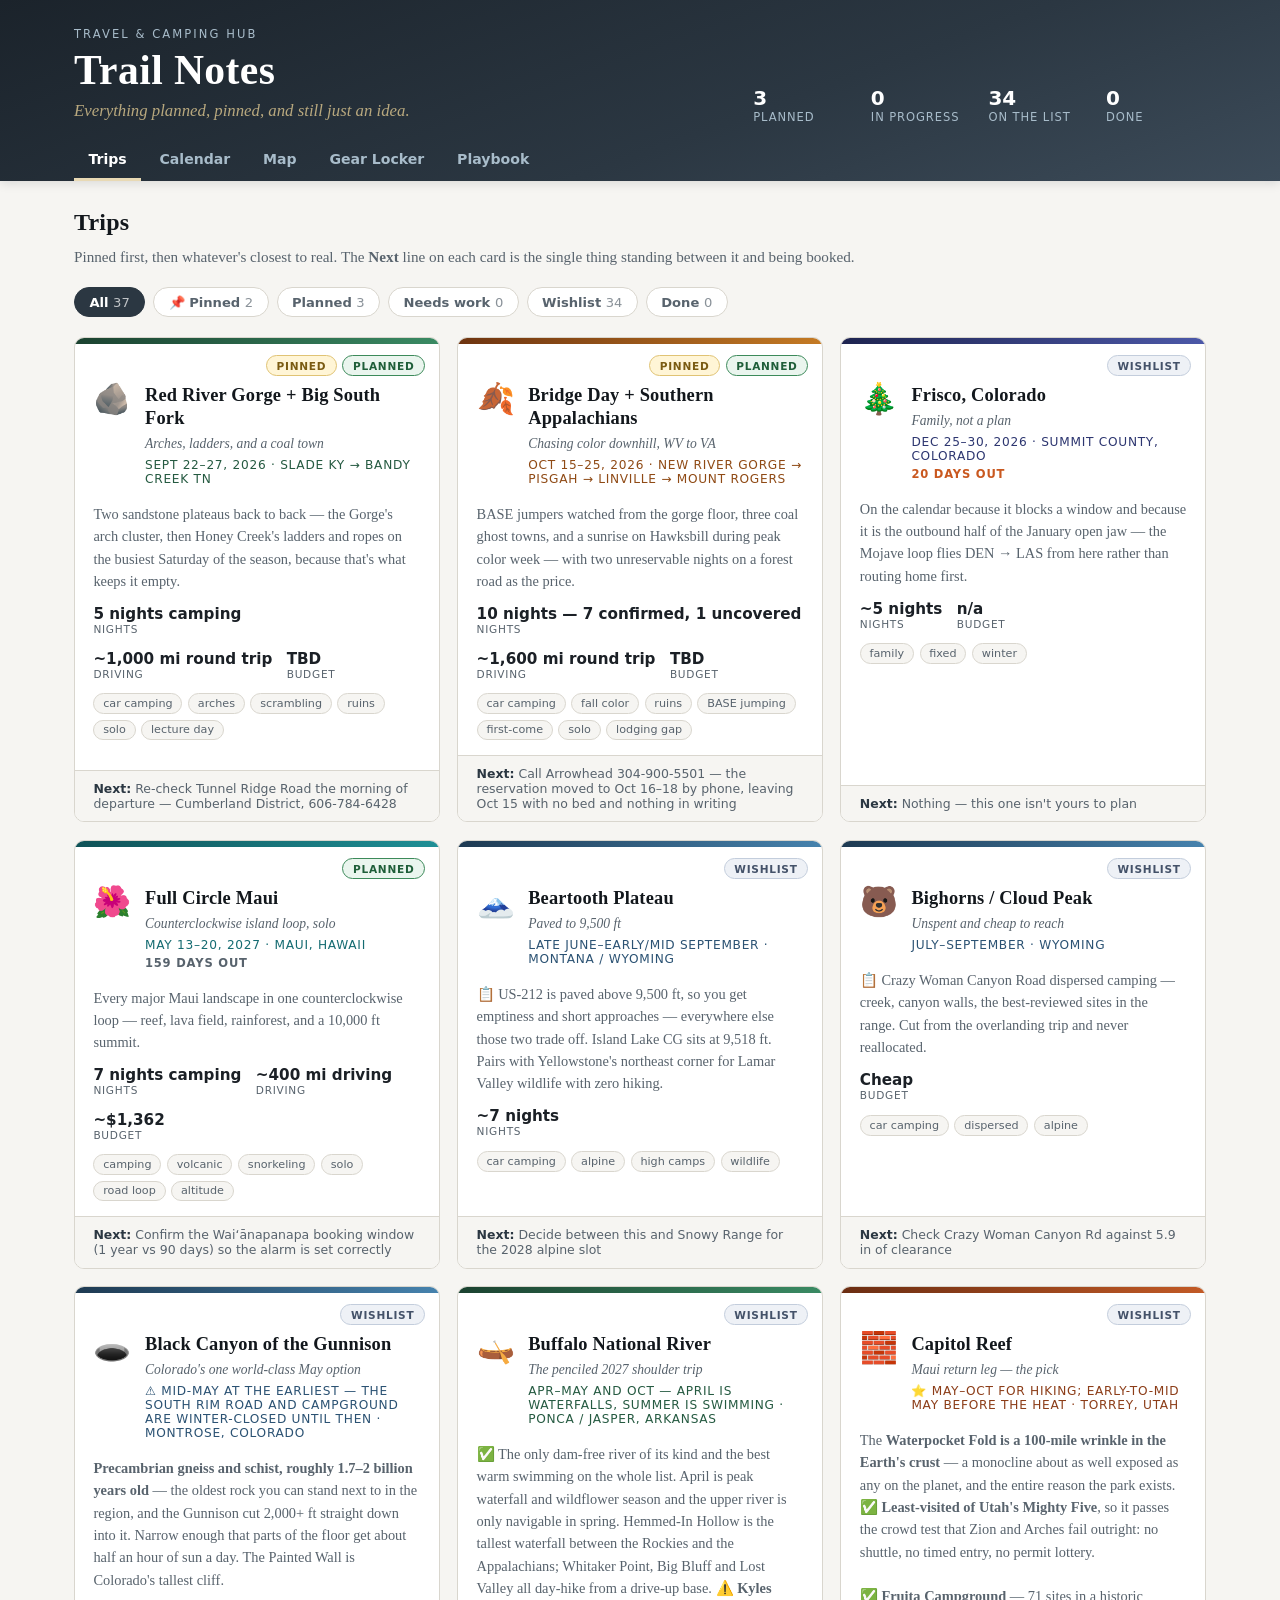
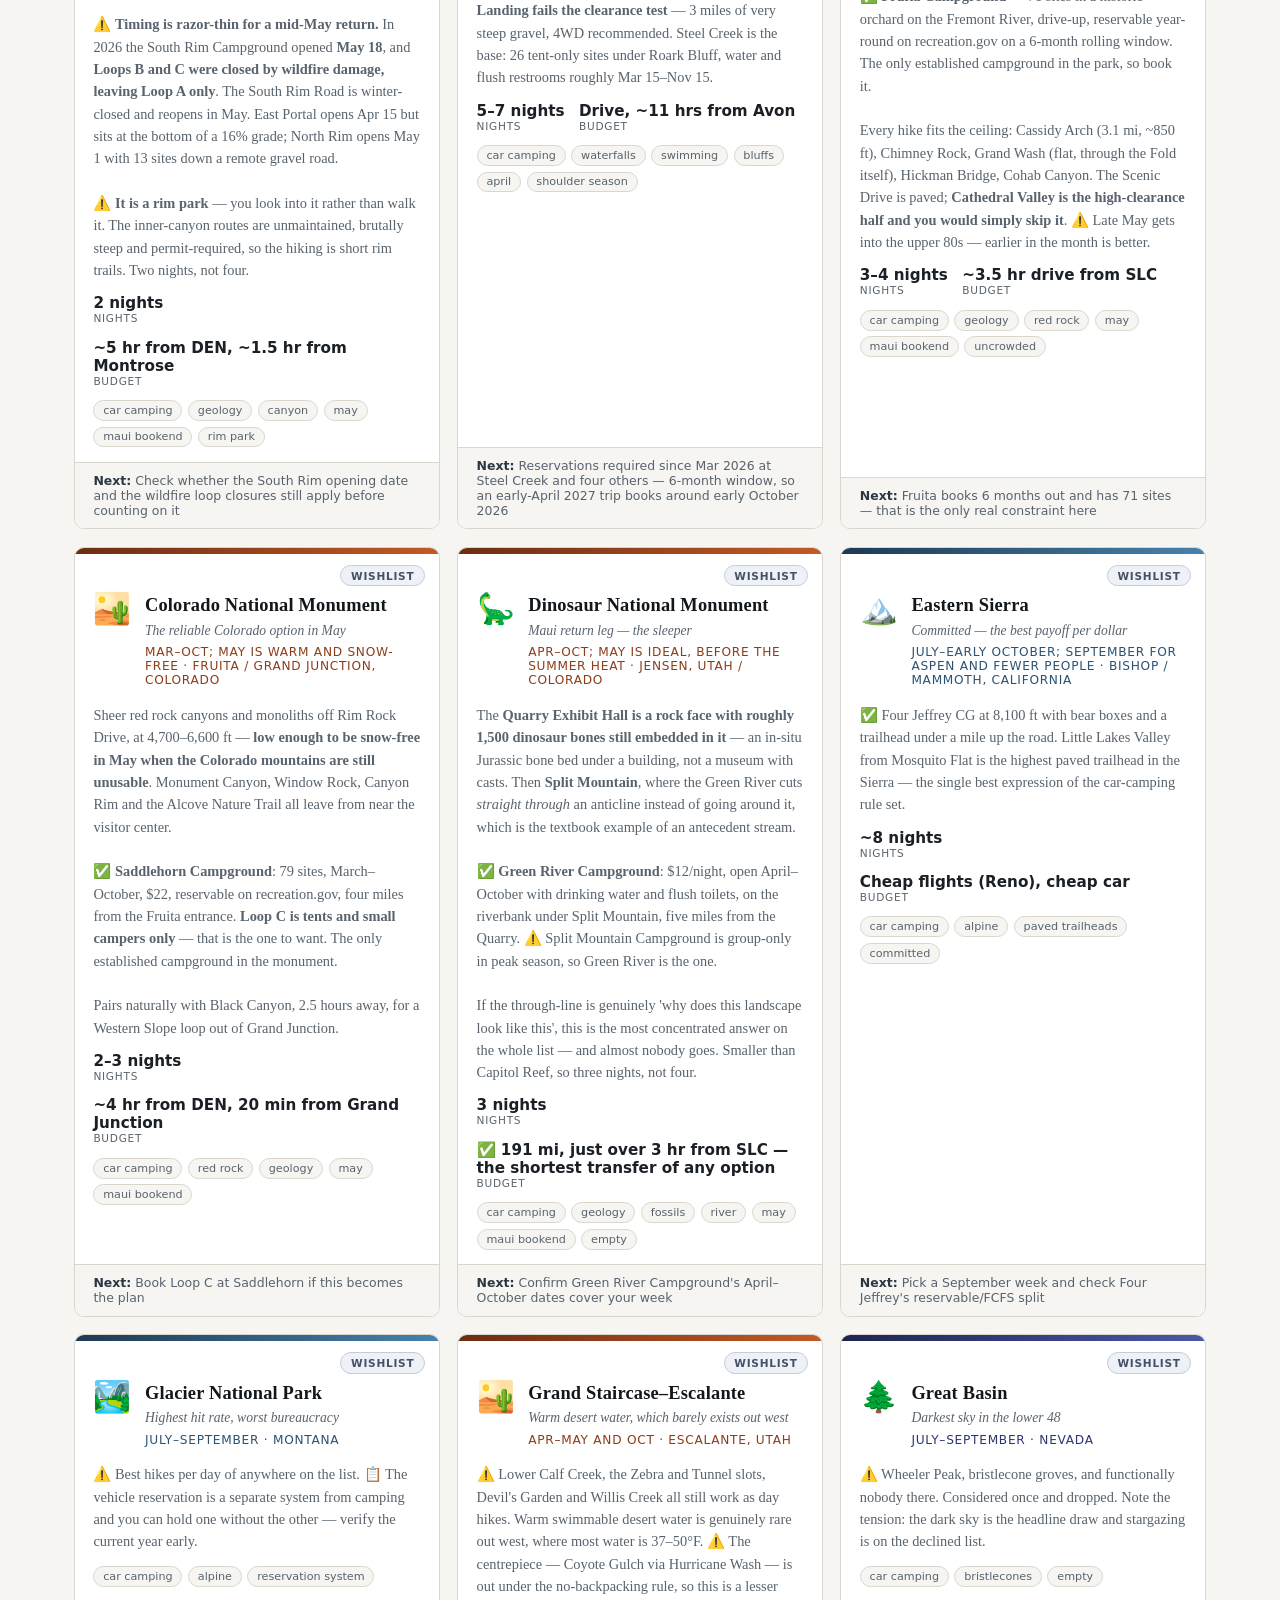
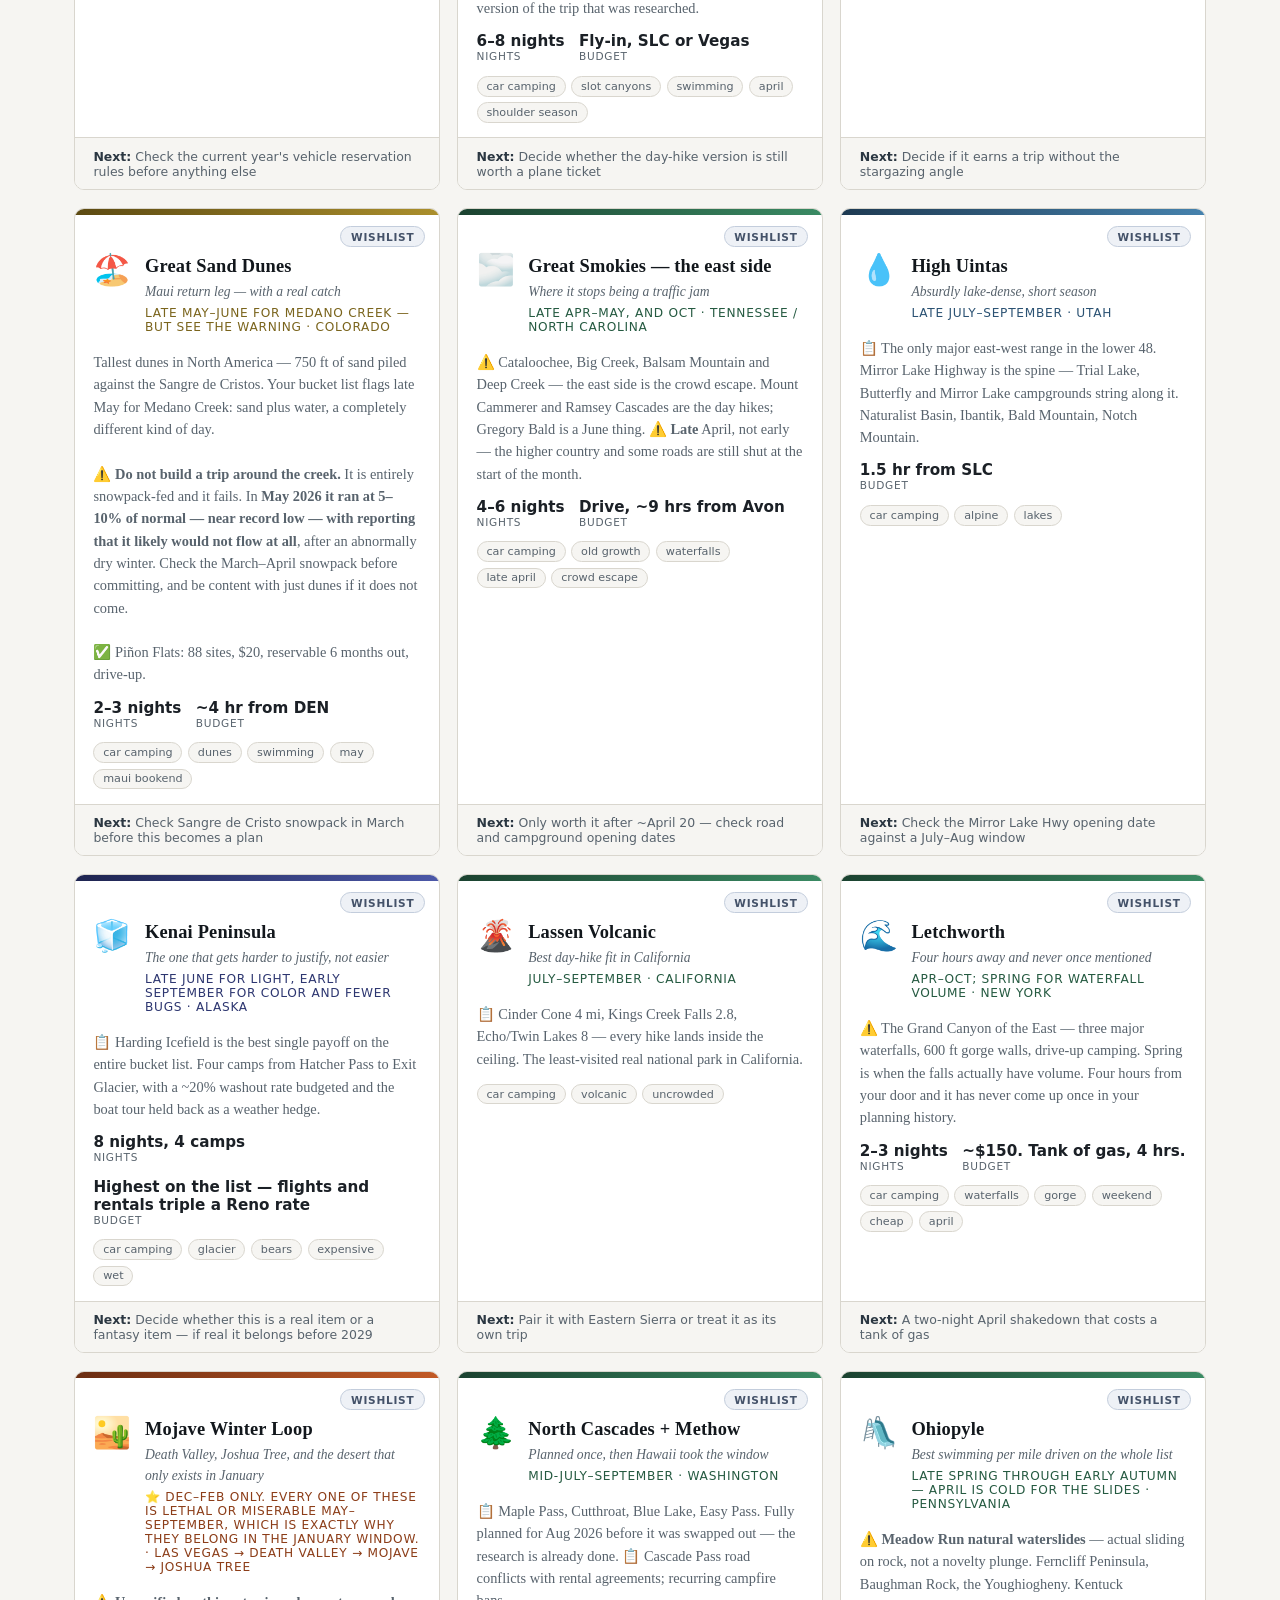
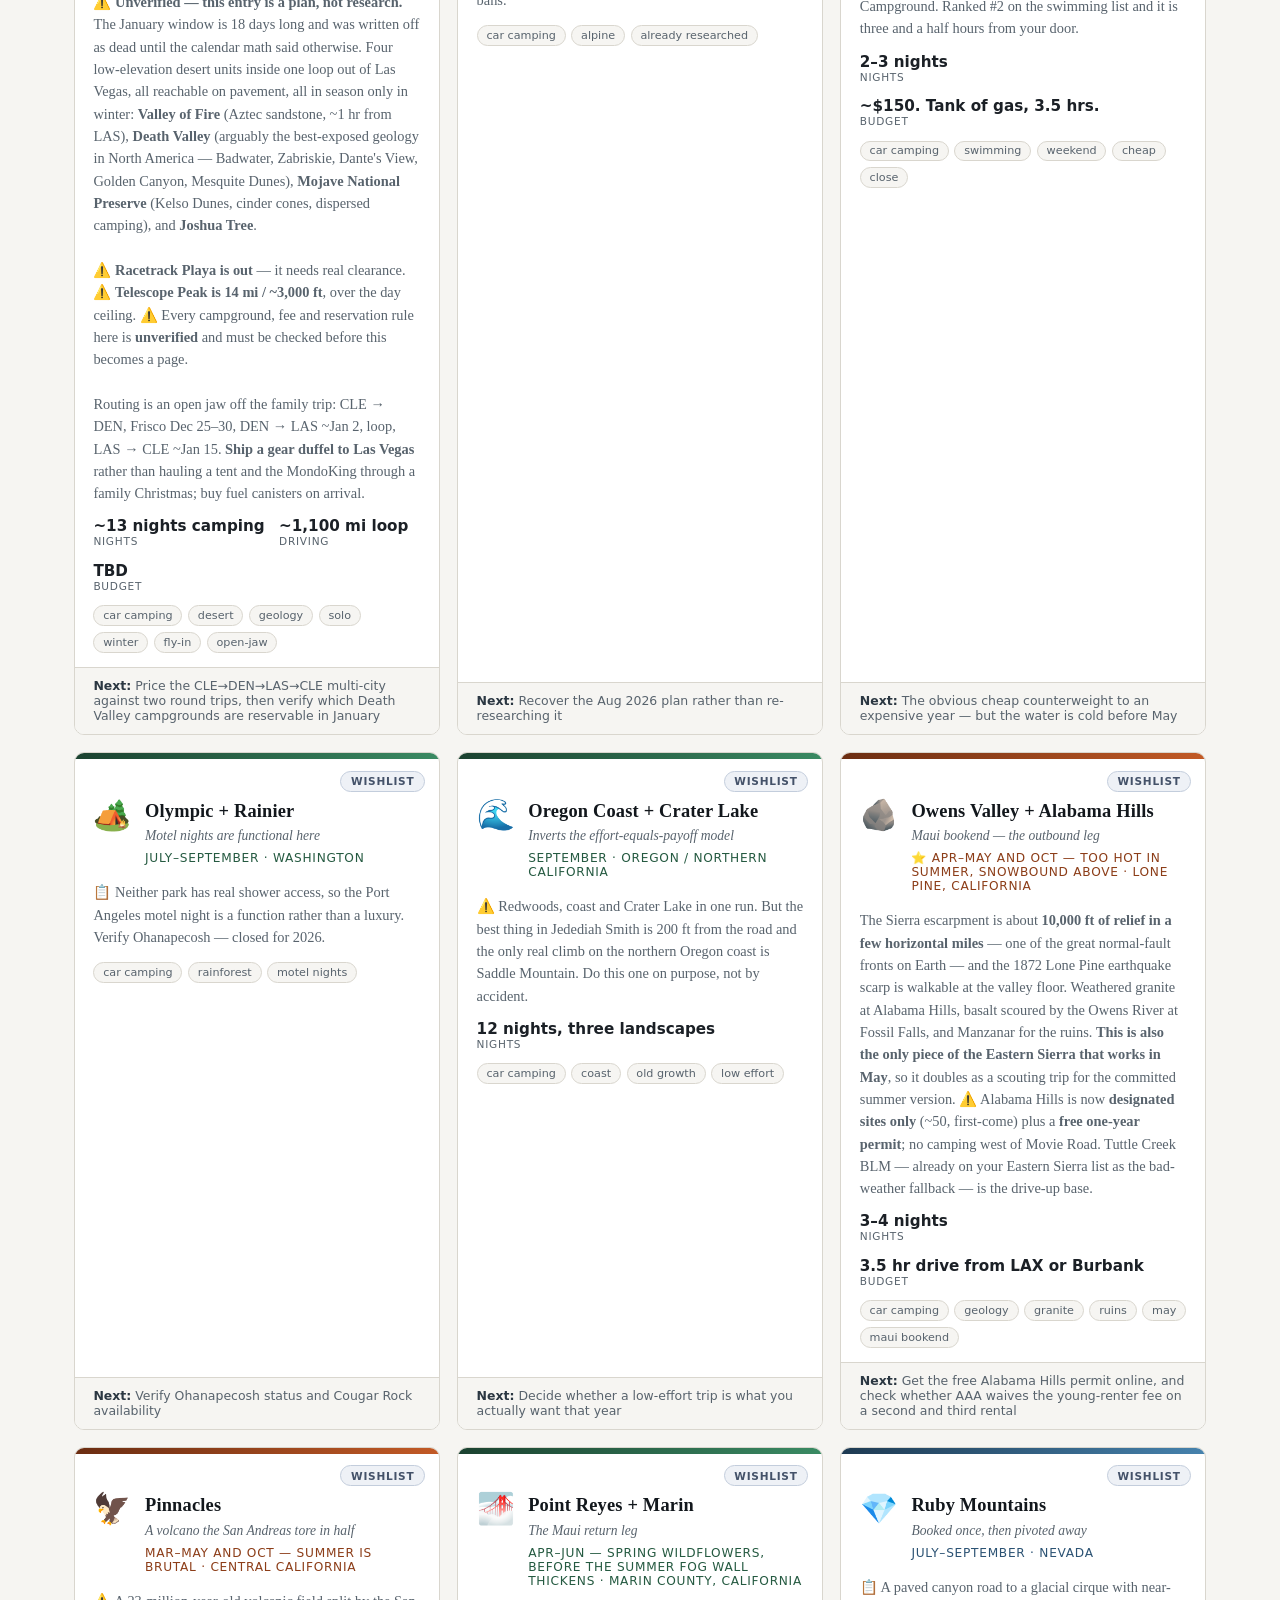
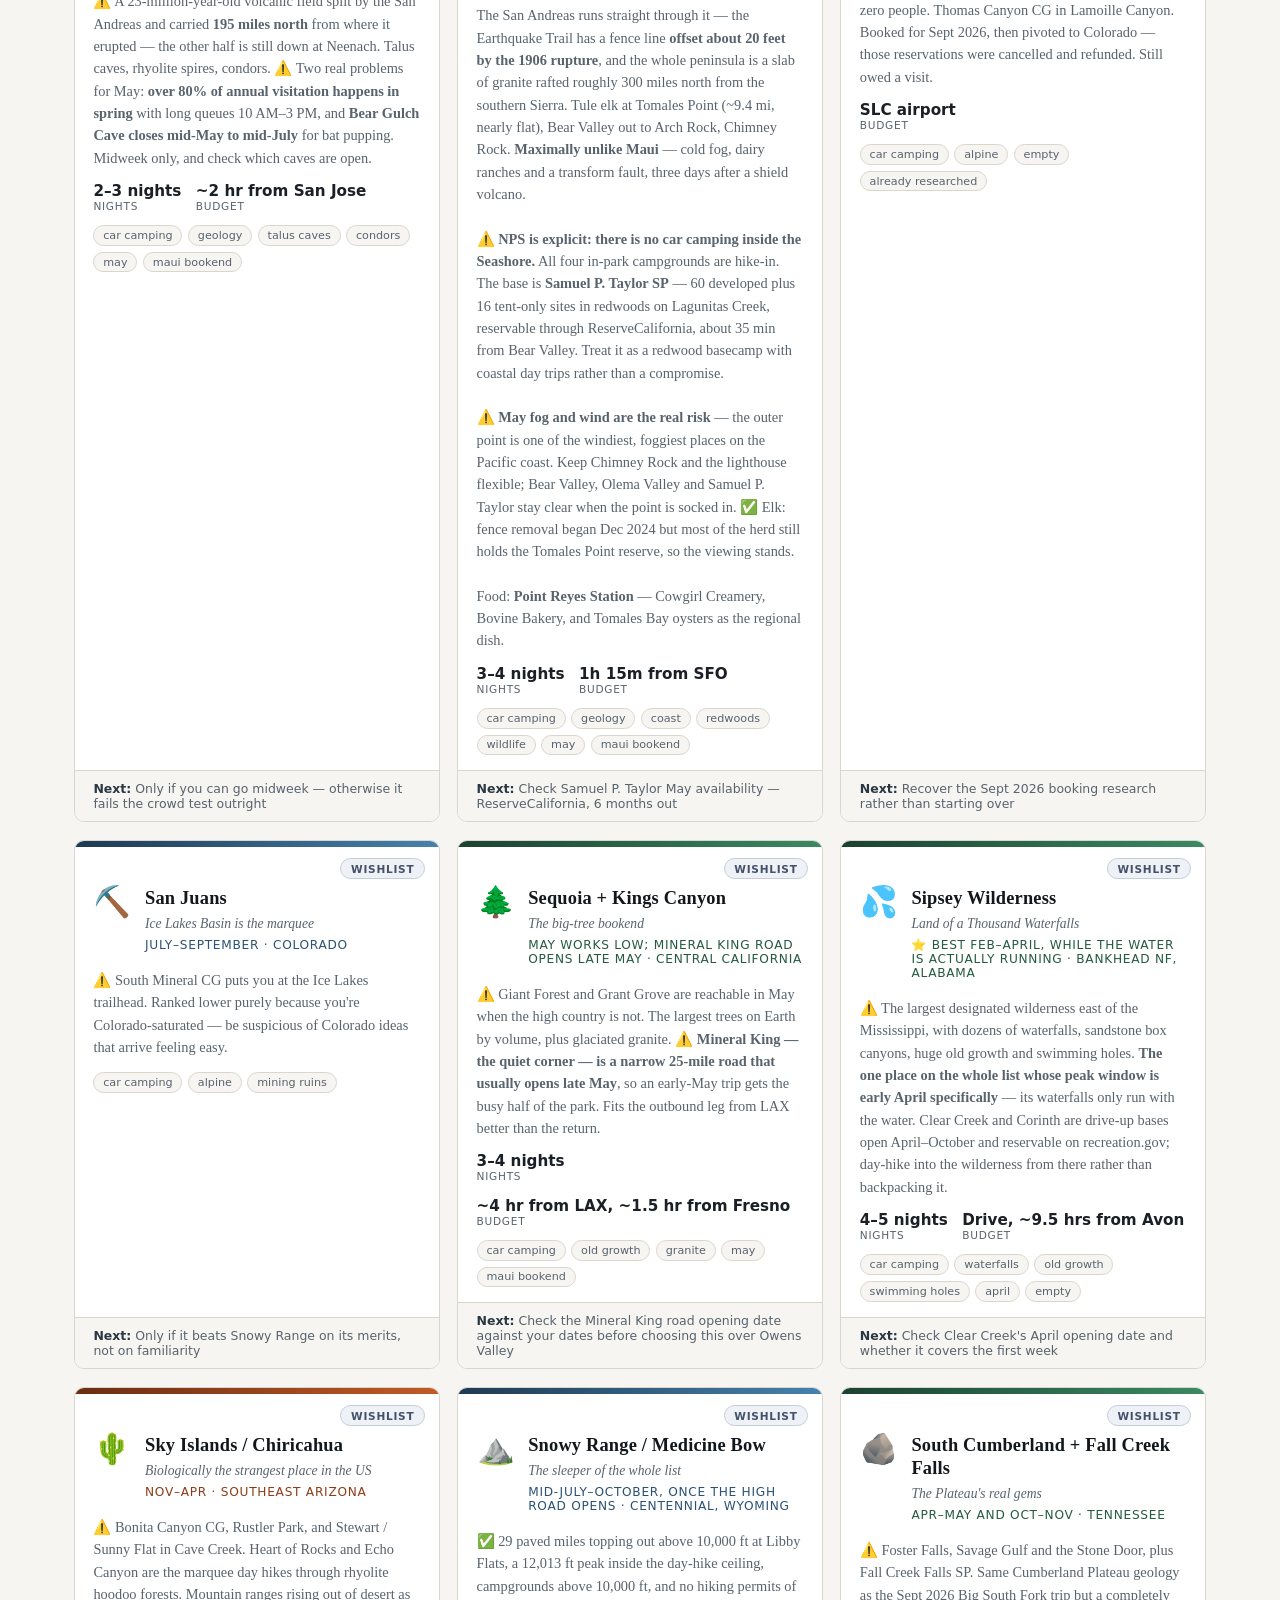
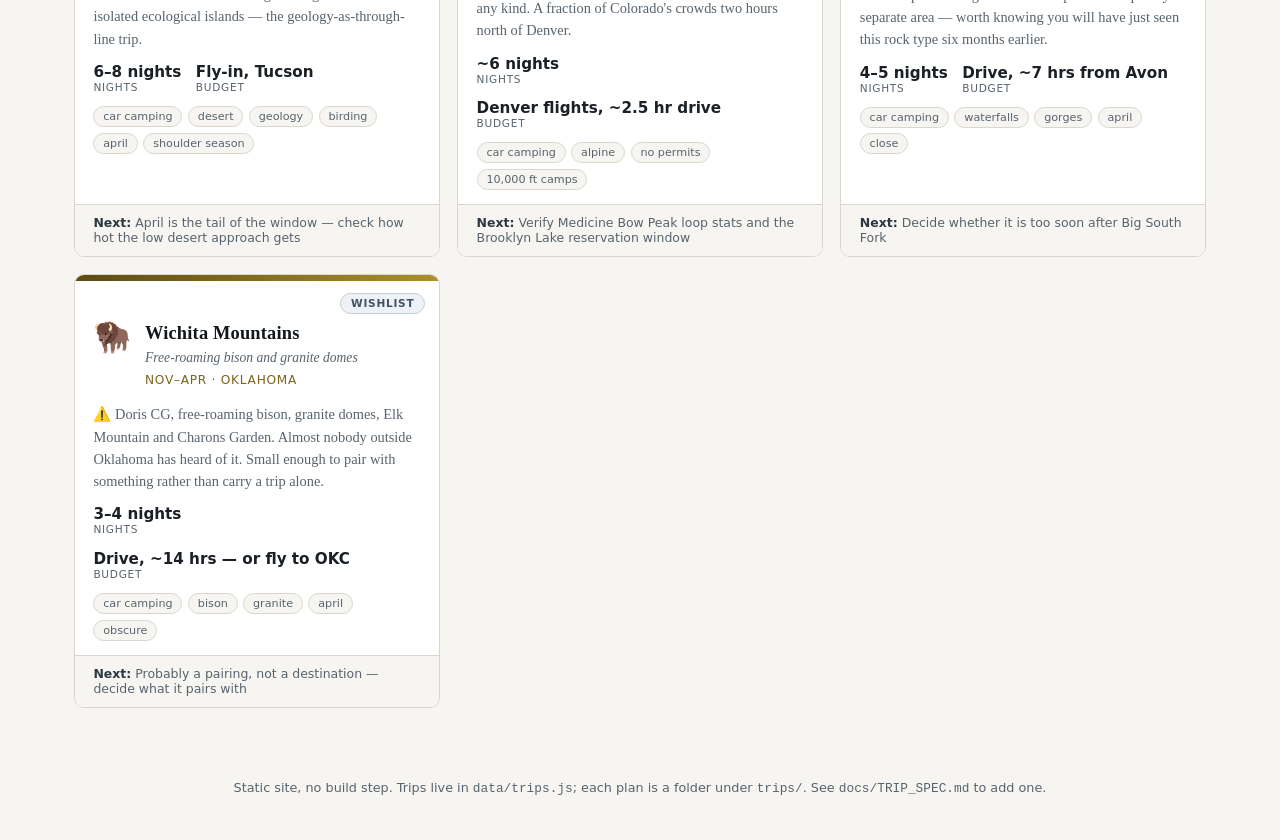
==== index.html @ fa5eba8c "Compute free windows from the academic calendar instead of guessing at them Winter looked dead. It w" ====
<!DOCTYPE html>
<html lang="en">
<head>
<meta charset="UTF-8" />
<meta name="viewport" content="width=device-width, initial-scale=1.0" />
<title>Trail Notes — Travel &amp; Camping Hub</title>
<meta name="description" content="Every trip planned, pinned, and wished for — plus the gear locker and the rules every itinerary is built to." />
<link rel="icon" href="data:image/svg+xml,<svg xmlns=%22http://www.w3.org/2000/svg%22 viewBox=%220 0 100 100%22><text y=%22.9em%22 font-size=%2290%22>🧭</text></svg>" />
<link rel="stylesheet" href="vendor/leaflet/leaflet.css" />
<link rel="stylesheet" href="css/base.css" />
<link rel="stylesheet" href="css/hub.css" />
</head>
<body>

<header class="site-header">
  <div class="header-inner">
    <div class="header-text">
      <p class="eyebrow">Travel &amp; Camping Hub</p>
      <h1>Trail Notes</h1>
      <p class="subtitle">Everything planned, pinned, and still just an idea.</p>
    </div>
    <div class="header-stats" id="header-stats"></div>
  </div>
  <nav class="tabs" id="tabs" aria-label="Sections">
    <button class="tab-btn active" data-tab="trips">Trips</button>
    <button class="tab-btn" data-tab="calendar">Calendar</button>
    <button class="tab-btn" data-tab="map">Map</button>
    <button class="tab-btn" data-tab="gear">Gear Locker</button>
    <button class="tab-btn" data-tab="playbook">Playbook</button>
  </nav>
</header>

<main>
  <section id="panel-trips" class="panel active">
    <h2 class="section-title">Trips</h2>
    <p class="section-sub">Pinned first, then whatever's closest to real. The <b>Next</b> line on each card is the single thing standing between it and being booked.</p>
    <div class="filter-bar" id="filter-bar"></div>
    <div class="trip-grid" id="trip-grid"></div>
  </section>

  <section id="panel-map" class="panel">
    <h2 class="section-title">Where It All Is</h2>
    <p class="section-sub">Region-level pins for orientation only. Navigation-grade coordinates live on each trip's own map, where the verified flag applies.</p>
    <div class="map-legend" id="map-legend"></div>
    <div id="hub-map-wrap"><div id="map"></div></div>
  </section>

  <section id="panel-calendar" class="panel"></section>
  <section id="panel-gear" class="panel"></section>
  <section id="panel-playbook" class="panel"></section>
</main>

<footer class="site-footer">
  <p>Static site, no build step. Trips live in <code>data/trips.js</code>; each plan is a folder under <code>trips/</code>. See <code>docs/TRIP_SPEC.md</code> to add one.</p>
</footer>

<script src="vendor/leaflet/leaflet.js"></script>
<script src="js/themes.js"></script>
<script src="data/profile.js"></script>
<script src="data/trips.js"></script>
<script src="js/hub.js"></script>
</body>
</html>
---- vendor/leaflet/leaflet.css ----
/* required styles */

.leaflet-pane,
.leaflet-tile,
.leaflet-marker-icon,
.leaflet-marker-shadow,
.leaflet-tile-container,
.leaflet-pane > svg,
.leaflet-pane > canvas,
.leaflet-zoom-box,
.leaflet-image-layer,
.leaflet-layer {
	position: absolute;
	left: 0;
	top: 0;
	}
.leaflet-container {
	overflow: hidden;
	}
.leaflet-tile,
.leaflet-marker-icon,
.leaflet-marker-shadow {
	-webkit-user-select: none;
	   -moz-user-select: none;
	        user-select: none;
	  -webkit-user-drag: none;
	}
/* Prevents IE11 from highlighting tiles in blue */
.leaflet-tile::selection {
	background: transparent;
}
/* Safari renders non-retina tile on retina better with this, but Chrome is worse */
.leaflet-safari .leaflet-tile {
	image-rendering: -webkit-optimize-contrast;
	}
/* hack that prevents hw layers "stretching" when loading new tiles */
.leaflet-safari .leaflet-tile-container {
	width: 1600px;
	height: 1600px;
	-webkit-transform-origin: 0 0;
	}
.leaflet-marker-icon,
.leaflet-marker-shadow {
	display: block;
	}
/* .leaflet-container svg: reset svg max-width decleration shipped in Joomla! (joomla.org) 3.x */
/* .leaflet-container img: map is broken in FF if you have max-width: 100% on tiles */
.leaflet-container .leaflet-overlay-pane svg {
	max-width: none !important;
	max-height: none !important;
	}
.leaflet-container .leaflet-marker-pane img,
.leaflet-container .leaflet-shadow-pane img,
.leaflet-container .leaflet-tile-pane img,
.leaflet-container img.leaflet-image-layer,
.leaflet-container .leaflet-tile {
	max-width: none !important;
	max-height: none !important;
	width: auto;
	padding: 0;
	}

.leaflet-container img.leaflet-tile {
	/* See: https://bugs.chromium.org/p/chromium/issues/detail?id=600120 */
	mix-blend-mode: plus-lighter;
}

.leaflet-container.leaflet-touch-zoom {
	-ms-touch-action: pan-x pan-y;
	touch-action: pan-x pan-y;
	}
.leaflet-container.leaflet-touch-drag {
	-ms-touch-action: pinch-zoom;
	/* Fallback for FF which doesn't support pinch-zoom */
	touch-action: none;
	touch-action: pinch-zoom;
}
.leaflet-container.leaflet-touch-drag.leaflet-touch-zoom {
	-ms-touch-action: none;
	touch-action: none;
}
.leaflet-container {
	-webkit-tap-highlight-color: transparent;
}
.leaflet-container a {
	-webkit-tap-highlight-color: rgba(51, 181, 229, 0.4);
}
.leaflet-tile {
	filter: inherit;
	visibility: hidden;
	}
.leaflet-tile-loaded {
	visibility: inherit;
	}
.leaflet-zoom-box {
	width: 0;
	height: 0;
	-moz-box-sizing: border-box;
	     box-sizing: border-box;
	z-index: 800;
	}
/* workaround for https://bugzilla.mozilla.org/show_bug.cgi?id=888319 */
.leaflet-overlay-pane svg {
	-moz-user-select: none;
	}

.leaflet-pane         { z-index: 400; }

.leaflet-tile-pane    { z-index: 200; }
.leaflet-overlay-pane { z-index: 400; }
.leaflet-shadow-pane  { z-index: 500; }
.leaflet-marker-pane  { z-index: 600; }
.leaflet-tooltip-pane   { z-index: 650; }
.leaflet-popup-pane   { z-index: 700; }

.leaflet-map-pane canvas { z-index: 100; }
.leaflet-map-pane svg    { z-index: 200; }

.leaflet-vml-shape {
	width: 1px;
	height: 1px;
	}
.lvml {
	behavior: url(#default#VML);
	display: inline-block;
	position: absolute;
	}


/* control positioning */

.leaflet-control {
	position: relative;
	z-index: 800;
	pointer-events: visiblePainted; /* IE 9-10 doesn't have auto */
	pointer-events: auto;
	}
.leaflet-top,
.leaflet-bottom {
	position: absolute;
	z-index: 1000;
	pointer-events: none;
	}
.leaflet-top {
	top: 0;
	}
.leaflet-right {
	right: 0;
	}
.leaflet-bottom {
	bottom: 0;
	}
.leaflet-left {
	left: 0;
	}
.leaflet-control {
	float: left;
	clear: both;
	}
.leaflet-right .leaflet-control {
	float: right;
	}
.leaflet-top .leaflet-control {
	margin-top: 10px;
	}
.leaflet-bottom .leaflet-control {
	margin-bottom: 10px;
	}
.leaflet-left .leaflet-control {
	margin-left: 10px;
	}
.leaflet-right .leaflet-control {
	margin-right: 10px;
	}


/* zoom and fade animations */

.leaflet-fade-anim .leaflet-popup {
	opacity: 0;
	-webkit-transition: opacity 0.2s linear;
	   -moz-transition: opacity 0.2s linear;
	        transition: opacity 0.2s linear;
	}
.leaflet-fade-anim .leaflet-map-pane .leaflet-popup {
	opacity: 1;
	}
.leaflet-zoom-animated {
	-webkit-transform-origin: 0 0;
	    -ms-transform-origin: 0 0;
	        transform-origin: 0 0;
	}
svg.leaflet-zoom-animated {
	will-change: transform;
}

.leaflet-zoom-anim .leaflet-zoom-animated {
	-webkit-transition: -webkit-transform 0.25s cubic-bezier(0,0,0.25,1);
	   -moz-transition:    -moz-transform 0.25s cubic-bezier(0,0,0.25,1);
	        transition:         transform 0.25s cubic-bezier(0,0,0.25,1);
	}
.leaflet-zoom-anim .leaflet-tile,
.leaflet-pan-anim .leaflet-tile {
	-webkit-transition: none;
	   -moz-transition: none;
	        transition: none;
	}

.leaflet-zoom-anim .leaflet-zoom-hide {
	visibility: hidden;
	}


/* cursors */

.leaflet-interactive {
	cursor: pointer;
	}
.leaflet-grab {
	cursor: -webkit-grab;
	cursor:    -moz-grab;
	cursor:         grab;
	}
.leaflet-crosshair,
.leaflet-crosshair .leaflet-interactive {
	cursor: crosshair;
	}
.leaflet-popup-pane,
.leaflet-control {
	cursor: auto;
	}
.leaflet-dragging .leaflet-grab,
.leaflet-dragging .leaflet-grab .leaflet-interactive,
.leaflet-dragging .leaflet-marker-draggable {
	cursor: move;
	cursor: -webkit-grabbing;
	cursor:    -moz-grabbing;
	cursor:         grabbing;
	}

/* marker & overlays interactivity */
.leaflet-marker-icon,
.leaflet-marker-shadow,
.leaflet-image-layer,
.leaflet-pane > svg path,
.leaflet-tile-container {
	pointer-events: none;
	}

.leaflet-marker-icon.leaflet-interactive,
.leaflet-image-layer.leaflet-interactive,
.leaflet-pane > svg path.leaflet-interactive,
svg.leaflet-image-layer.leaflet-interactive path {
	pointer-events: visiblePainted; /* IE 9-10 doesn't have auto */
	pointer-events: auto;
	}

/* visual tweaks */

.leaflet-container {
	background: #ddd;
	outline-offset: 1px;
	}
.leaflet-container a {
	color: #0078A8;
	}
.leaflet-zoom-box {
	border: 2px dotted #38f;
	background: rgba(255,255,255,0.5);
	}


/* general typography */
.leaflet-container {
	font-family: "Helvetica Neue", Arial, Helvetica, sans-serif;
	font-size: 12px;
	font-size: 0.75rem;
	line-height: 1.5;
	}


/* general toolbar styles */

.leaflet-bar {
	box-shadow: 0 1px 5px rgba(0,0,0,0.65);
	border-radius: 4px;
	}
.leaflet-bar a {
	background-color: #fff;
	border-bottom: 1px solid #ccc;
	width: 26px;
	height: 26px;
	line-height: 26px;
	display: block;
	text-align: center;
	text-decoration: none;
	color: black;
	}
.leaflet-bar a,
.leaflet-control-layers-toggle {
	background-position: 50% 50%;
	background-repeat: no-repeat;
	display: block;
	}
.leaflet-bar a:hover,
.leaflet-bar a:focus {
	background-color: #f4f4f4;
	}
.leaflet-bar a:first-child {
	border-top-left-radius: 4px;
	border-top-right-radius: 4px;
	}
.leaflet-bar a:last-child {
	border-bottom-left-radius: 4px;
	border-bottom-right-radius: 4px;
	border-bottom: none;
	}
.leaflet-bar a.leaflet-disabled {
	cursor: default;
	background-color: #f4f4f4;
	color: #bbb;
	}

.leaflet-touch .leaflet-bar a {
	width: 30px;
	height: 30px;
	line-height: 30px;
	}
.leaflet-touch .leaflet-bar a:first-child {
	border-top-left-radius: 2px;
	border-top-right-radius: 2px;
	}
.leaflet-touch .leaflet-bar a:last-child {
	border-bottom-left-radius: 2px;
	border-bottom-right-radius: 2px;
	}

/* zoom control */

.leaflet-control-zoom-in,
.leaflet-control-zoom-out {
	font: bold 18px 'Lucida Console', Monaco, monospace;
	text-indent: 1px;
	}

.leaflet-touch .leaflet-control-zoom-in, .leaflet-touch .leaflet-control-zoom-out  {
	font-size: 22px;
	}


/* layers control */

.leaflet-control-layers {
	box-shadow: 0 1px 5px rgba(0,0,0,0.4);
	background: #fff;
	border-radius: 5px;
	}
.leaflet-control-layers-toggle {
	background-image: url(images/layers.png);
	width: 36px;
	height: 36px;
	}
.leaflet-retina .leaflet-control-layers-toggle {
	background-image: url(images/layers-2x.png);
	background-size: 26px 26px;
	}
.leaflet-touch .leaflet-control-layers-toggle {
	width: 44px;
	height: 44px;
	}
.leaflet-control-layers .leaflet-control-layers-list,
.leaflet-control-layers-expanded .leaflet-control-layers-toggle {
	display: none;
	}
.leaflet-control-layers-expanded .leaflet-control-layers-list {
	display: block;
	position: relative;
	}
.leaflet-control-layers-expanded {
	padding: 6px 10px 6px 6px;
	color: #333;
	background: #fff;
	}
.leaflet-control-layers-scrollbar {
	overflow-y: scroll;
	overflow-x: hidden;
	padding-right: 5px;
	}
.leaflet-control-layers-selector {
	margin-top: 2px;
	position: relative;
	top: 1px;
	}
.leaflet-control-layers label {
	display: block;
	font-size: 13px;
	font-size: 1.08333em;
	}
.leaflet-control-layers-separator {
	height: 0;
	border-top: 1px solid #ddd;
	margin: 5px -10px 5px -6px;
	}

/* Default icon URLs */
.leaflet-default-icon-path { /* used only in path-guessing heuristic, see L.Icon.Default */
	background-image: url(images/marker-icon.png);
	}


/* attribution and scale controls */

.leaflet-container .leaflet-control-attribution {
	background: #fff;
	background: rgba(255, 255, 255, 0.8);
	margin: 0;
	}
.leaflet-control-attribution,
.leaflet-control-scale-line {
	padding: 0 5px;
	color: #333;
	line-height: 1.4;
	}
.leaflet-control-attribution a {
	text-decoration: none;
	}
.leaflet-control-attribution a:hover,
.leaflet-control-attribution a:focus {
	text-decoration: underline;
	}
.leaflet-attribution-flag {
	display: inline !important;
	vertical-align: baseline !important;
	width: 1em;
	height: 0.6669em;
	}
.leaflet-left .leaflet-control-scale {
	margin-left: 5px;
	}
.leaflet-bottom .leaflet-control-scale {
	margin-bottom: 5px;
	}
.leaflet-control-scale-line {
	border: 2px solid #777;
	border-top: none;
	line-height: 1.1;
	padding: 2px 5px 1px;
	white-space: nowrap;
	-moz-box-sizing: border-box;
	     box-sizing: border-box;
	background: rgba(255, 255, 255, 0.8);
	text-shadow: 1px 1px #fff;
	}
.leaflet-control-scale-line:not(:first-child) {
	border-top: 2px solid #777;
	border-bottom: none;
	margin-top: -2px;
	}
.leaflet-control-scale-line:not(:first-child):not(:last-child) {
	border-bottom: 2px solid #777;
	}

.leaflet-touch .leaflet-control-attribution,
.leaflet-touch .leaflet-control-layers,
.leaflet-touch .leaflet-bar {
	box-shadow: none;
	}
.leaflet-touch .leaflet-control-layers,
.leaflet-touch .leaflet-bar {
	border: 2px solid rgba(0,0,0,0.2);
	background-clip: padding-box;
	}


/* popup */

.leaflet-popup {
	position: absolute;
	text-align: center;
	margin-bottom: 20px;
	}
.leaflet-popup-content-wrapper {
	padding: 1px;
	text-align: left;
	border-radius: 12px;
	}
.leaflet-popup-content {
	margin: 13px 24px 13px 20px;
	line-height: 1.3;
	font-size: 13px;
	font-size: 1.08333em;
	min-height: 1px;
	}
.leaflet-popup-content p {
	margin: 17px 0;
	margin: 1.3em 0;
	}
.leaflet-popup-tip-container {
	width: 40px;
	height: 20px;
	position: absolute;
	left: 50%;
	margin-top: -1px;
	margin-left: -20px;
	overflow: hidden;
	pointer-events: none;
	}
.leaflet-popup-tip {
	width: 17px;
	height: 17px;
	padding: 1px;

	margin: -10px auto 0;
	pointer-events: auto;

	-webkit-transform: rotate(45deg);
	   -moz-transform: rotate(45deg);
	    -ms-transform: rotate(45deg);
	        transform: rotate(45deg);
	}
.leaflet-popup-content-wrapper,
.leaflet-popup-tip {
	background: white;
	color: #333;
	box-shadow: 0 3px 14px rgba(0,0,0,0.4);
	}
.leaflet-container a.leaflet-popup-close-button {
	position: absolute;
	top: 0;
	right: 0;
	border: none;
	text-align: center;
	width: 24px;
	height: 24px;
	font: 16px/24px Tahoma, Verdana, sans-serif;
	color: #757575;
	text-decoration: none;
	background: transparent;
	}
.leaflet-container a.leaflet-popup-close-button:hover,
.leaflet-container a.leaflet-popup-close-button:focus {
	color: #585858;
	}
.leaflet-popup-scrolled {
	overflow: auto;
	}

.leaflet-oldie .leaflet-popup-content-wrapper {
	-ms-zoom: 1;
	}
.leaflet-oldie .leaflet-popup-tip {
	width: 24px;
	margin: 0 auto;

	-ms-filter: "progid:DXImageTransform.Microsoft.Matrix(M11=0.70710678, M12=0.70710678, M21=-0.70710678, M22=0.70710678)";
	filter: progid:DXImageTransform.Microsoft.Matrix(M11=0.70710678, M12=0.70710678, M21=-0.70710678, M22=0.70710678);
	}

.leaflet-oldie .leaflet-control-zoom,
.leaflet-oldie .leaflet-control-layers,
.leaflet-oldie .leaflet-popup-content-wrapper,
.leaflet-oldie .leaflet-popup-tip {
	border: 1px solid #999;
	}


/* div icon */

.leaflet-div-icon {
	background: #fff;
	border: 1px solid #666;
	}


/* Tooltip */
/* Base styles for the element that has a tooltip */
.leaflet-tooltip {
	position: absolute;
	padding: 6px;
	background-color: #fff;
	border: 1px solid #fff;
	border-radius: 3px;
	color: #222;
	white-space: nowrap;
	-webkit-user-select: none;
	-moz-user-select: none;
	-ms-user-select: none;
	user-select: none;
	pointer-events: none;
	box-shadow: 0 1px 3px rgba(0,0,0,0.4);
	}
.leaflet-tooltip.leaflet-interactive {
	cursor: pointer;
	pointer-events: auto;
	}
.leaflet-tooltip-top:before,
.leaflet-tooltip-bottom:before,
.leaflet-tooltip-left:before,
.leaflet-tooltip-right:before {
	position: absolute;
	pointer-events: none;
	border: 6px solid transparent;
	background: transparent;
	content: "";
	}

/* Directions */

.leaflet-tooltip-bottom {
	margin-top: 6px;
}
.leaflet-tooltip-top {
	margin-top: -6px;
}
.leaflet-tooltip-bottom:before,
.leaflet-tooltip-top:before {
	left: 50%;
	margin-left: -6px;
	}
.leaflet-tooltip-top:before {
	bottom: 0;
	margin-bottom: -12px;
	border-top-color: #fff;
	}
.leaflet-tooltip-bottom:before {
	top: 0;
	margin-top: -12px;
	margin-left: -6px;
	border-bottom-color: #fff;
	}
.leaflet-tooltip-left {
	margin-left: -6px;
}
.leaflet-tooltip-right {
	margin-left: 6px;
}
.leaflet-tooltip-left:before,
.leaflet-tooltip-right:before {
	top: 50%;
	margin-top: -6px;
	}
.leaflet-tooltip-left:before {
	right: 0;
	margin-right: -12px;
	border-left-color: #fff;
	}
.leaflet-tooltip-right:before {
	left: 0;
	margin-left: -12px;
	border-right-color: #fff;
	}

/* Printing */

@media print {
	/* Prevent printers from removing background-images of controls. */
	.leaflet-control {
		-webkit-print-color-adjust: exact;
		print-color-adjust: exact;
		}
	}
---- css/base.css ----
/* ==========================================================================
   base.css — shared tokens + primitives for the hub and every trip page.
   Theme colors are CSS custom properties (--t-*) so a trip can re-skin the
   whole site by setting them on :root. Defaults below are the neutral
   "basecamp" palette — the hub's own, and a deliberately place-less
   pre-JS fallback. applyTheme() overwrites these. See js/themes.js.
   ========================================================================== */

:root {
  --t-950: #12171c;
  --t-900: #1b232b;
  --t-800: #2b3742;
  --t-700: #3c4b59;
  --t-500: #6d8193;
  --t-300: #a8bcca;
  --t-sand: #e8d9b4;
  --t-sand-dim: #b8a87e;
  --t-paper: #f6f5f2;
  --t-ink: #1b2026;
  --t-ink-dim: #58636d;
  --t-line: #d9d6ce;

  --warn-bg: #fdece4;
  --warn-border: #c9581f;
  --warn-ink: #7a3212;
  --ok-bg: #eaf5ee;
  --ok-border: #3c8a5a;
  --ok-ink: #1f5e39;

  --radius: 10px;
  --shadow: 0 2px 10px rgba(18, 23, 28, 0.13);
  --ui: system-ui, -apple-system, "Segoe UI", sans-serif;

  font-family: "Iowan Old Style", "Palatino Linotype", Georgia, "Times New Roman", serif;
}

* { box-sizing: border-box; }

html, body {
  margin: 0;
  padding: 0;
  background: var(--t-paper);
  color: var(--t-ink);
  overflow-x: hidden;
}

body { min-height: 100vh; display: flex; flex-direction: column; }

h1, h2, h3, h4 {
  font-family: Georgia, "Iowan Old Style", serif;
  font-weight: 600;
  letter-spacing: 0.01em;
  color: var(--t-950);
  margin: 0 0 0.4em;
}

p { margin: 0 0 0.75em; line-height: 1.55; }
a { color: var(--t-700); }

/* ---------- Header ---------- */

.site-header {
  background: linear-gradient(160deg, var(--t-900), var(--t-800) 60%, var(--t-700));
  color: var(--t-sand);
  position: sticky;
  top: 0;
  z-index: 50;
  box-shadow: var(--shadow);
}

.header-inner {
  max-width: 1180px;
  margin: 0 auto;
  padding: 1.6rem 1.5rem 1rem;
  display: flex;
  flex-wrap: wrap;
  gap: 1.5rem;
  align-items: flex-end;
  justify-content: space-between;
}

.eyebrow {
  margin: 0 0 0.2em;
  text-transform: uppercase;
  letter-spacing: 0.18em;
  font-size: 0.72rem;
  color: var(--t-300);
  font-family: var(--ui);
}

.eyebrow a { color: inherit; text-decoration: none; border-bottom: 1px dotted currentColor; }
.eyebrow a:hover { color: #fff; }

.header-text h1 { color: #fff; font-size: clamp(1.8rem, 4vw, 2.6rem); margin: 0; }

.subtitle {
  margin: 0.25em 0 0;
  color: var(--t-sand-dim);
  font-size: 1.05rem;
  font-style: italic;
}

.header-stats { display: flex; flex-wrap: wrap; gap: 1.1rem; font-family: var(--ui); }
.header-stats .stat { min-width: 100px; }
.header-stats .stat .num { display: block; font-size: 1.25rem; font-weight: 700; color: #fff; }
.header-stats .stat .lbl {
  display: block;
  font-size: 0.72rem;
  text-transform: uppercase;
  letter-spacing: 0.08em;
  color: var(--t-300);
}

.tabs {
  max-width: 1180px;
  margin: 0 auto;
  display: flex;
  gap: 0.25rem;
  overflow-x: auto;
  padding: 0 1.5rem;
  scrollbar-width: thin;
}

.tab-btn {
  flex: 0 0 auto;
  background: transparent;
  border: none;
  color: var(--t-300);
  font-family: var(--ui);
  font-size: 0.88rem;
  font-weight: 600;
  padding: 0.7rem 0.9rem 0.65rem;
  cursor: pointer;
  border-bottom: 3px solid transparent;
  white-space: nowrap;
  transition: color 0.15s, border-color 0.15s;
}

.tab-btn:hover { color: #fff; }
.tab-btn.active { color: #fff; border-bottom-color: var(--t-sand); }

/* ---------- Main / panels ---------- */

main { max-width: 1180px; margin: 0 auto; padding: 1.75rem 1.5rem 3rem; width: 100%; flex: 1; }

.panel { display: none; }
.panel.active { display: block; animation: fadein 0.2s ease; }

@keyframes fadein {
  from { opacity: 0; transform: translateY(4px); }
  to { opacity: 1; transform: translateY(0); }
}

.section-title { margin-bottom: 1rem; }
.section-sub { color: var(--t-ink-dim); margin: -0.4em 0 1.2em; font-size: 0.95rem; }

/* ---------- Generic cards ---------- */

.info-card {
  background: #fff;
  border: 1px solid var(--t-line);
  border-radius: var(--radius);
  padding: 1rem 1.15rem;
}

.info-card h3 {
  font-family: var(--ui);
  text-transform: uppercase;
  letter-spacing: 0.07em;
  font-size: 0.72rem;
  color: var(--t-700);
  margin-bottom: 0.4em;
}

.info-card p { margin: 0; color: var(--t-ink-dim); font-size: 0.95rem; }

.card-grid {
  display: grid;
  grid-template-columns: repeat(auto-fit, minmax(220px, 1fr));
  gap: 1rem;
  margin-bottom: 1.5rem;
}

.note-card {
  background: #fff;
  border: 1px solid var(--t-line);
  border-left: 4px solid var(--t-700);
  border-radius: 8px;
  padding: 1rem 1.2rem;
  margin-bottom: 1rem;
}
.note-card h3 { font-size: 1.05rem; margin-bottom: 0.4em; }
.note-card p { color: var(--t-ink-dim); font-size: 0.94rem; margin: 0; }

.callout { border-radius: 8px; padding: 0.7rem 0.9rem; font-size: 0.9rem; margin-top: 0.6rem; }
.callout.highlight { background: var(--ok-bg); border: 1px solid var(--ok-border); color: var(--ok-ink); }
.callout.warning { background: var(--warn-bg); border: 1px solid var(--warn-border); color: var(--warn-ink); }
.callout strong {
  display: block;
  font-family: var(--ui);
  font-size: 0.72rem;
  text-transform: uppercase;
  letter-spacing: 0.06em;
  margin-bottom: 0.25em;
}

.chip {
  font-family: var(--ui);
  font-size: 0.78rem;
  background: var(--ok-bg);
  color: var(--t-800);
  border: 1px solid var(--t-line);
  border-radius: 999px;
  padding: 0.3rem 0.75rem;
}

.empty-state {
  background: #fff;
  border: 1px dashed var(--t-line);
  border-radius: var(--radius);
  padding: 2rem 1.5rem;
  text-align: center;
  color: var(--t-ink-dim);
  font-family: var(--ui);
  font-size: 0.92rem;
}

/* ---------- Tables ---------- */

.table-wrap { overflow-x: auto; border: 1px solid var(--t-line); border-radius: var(--radius); background: #fff; }

table { width: 100%; border-collapse: collapse; font-size: 0.92rem; min-width: 560px; }

thead th {
  text-align: left;
  background: var(--t-900);
  color: var(--t-sand);
  font-family: var(--ui);
  font-size: 0.72rem;
  text-transform: uppercase;
  letter-spacing: 0.06em;
  padding: 0.65rem 0.9rem;
  position: sticky;
  top: 0;
}

tbody td { padding: 0.6rem 0.9rem; border-bottom: 1px solid var(--t-line); vertical-align: top; }
tbody tr:last-child td { border-bottom: none; }
tbody tr:hover { background: var(--ok-bg); }
tfoot td { font-weight: 700; padding: 0.65rem 0.9rem; background: var(--t-paper); }

/* ---------- Checklists ---------- */

.check-item {
  display: flex;
  align-items: flex-start;
  gap: 0.55rem;
  padding: 0.3rem 0;
  font-size: 0.92rem;
  cursor: pointer;
}
.check-item input { margin-top: 0.25rem; accent-color: var(--t-700); }
.check-item.checked span { text-decoration: line-through; color: var(--t-ink-dim); opacity: 0.7; }

.progress-bar-wrap {
  margin: 0 0 1.25rem;
  background: #fff;
  border: 1px solid var(--t-line);
  border-radius: 999px;
  height: 10px;
  overflow: hidden;
}
.progress-bar-fill { height: 100%; background: var(--t-500); width: 0%; transition: width 0.2s; }
.progress-label { font-family: var(--ui); font-size: 0.82rem; color: var(--t-ink-dim); margin-bottom: 0.4rem; }

.flat-list { list-style: none; margin: 0; padding: 0; display: flex; flex-direction: column; gap: 0.5rem; }
.flat-list .check-item {
  background: #fff;
  border: 1px solid var(--t-line);
  border-radius: 8px;
  padding: 0.6rem 0.9rem;
}

/* ---------- Map (shared) ---------- */

#map { height: 560px; border-radius: var(--radius); border: 1px solid var(--t-line); }

.map-note {
  margin-top: 1rem;
  background: var(--warn-bg);
  border: 1px solid var(--warn-border);
  color: var(--warn-ink);
  border-radius: var(--radius);
  padding: 0.9rem 1.1rem;
  font-size: 0.9rem;
}
.map-note h4 {
  margin: 0 0 0.4em;
  color: var(--warn-ink);
  font-family: var(--ui);
  text-transform: uppercase;
  font-size: 0.75rem;
  letter-spacing: 0.06em;
}
.map-note ul { margin: 0; padding-left: 1.1rem; }

.leaflet-popup-content b { color: var(--t-800); }
.leaflet-popup-content a { color: var(--t-700); }

/* ---------- Footer ---------- */

.site-footer {
  text-align: center;
  padding: 1.4rem 1rem 2rem;
  color: var(--t-ink-dim);
  font-family: var(--ui);
  font-size: 0.8rem;
}

@media (max-width: 600px) {
  .header-inner { padding: 1.2rem 1.1rem 0.8rem; }
  .tabs { padding: 0 1.1rem; }
  main { padding: 1.25rem 1.1rem 2.5rem; }
}
---- css/hub.css ----
/* ==========================================================================
   hub.css — styles for the hub (index.html). Loaded after base.css.
   ========================================================================== */

.filter-bar {
  display: flex;
  flex-wrap: wrap;
  gap: 0.5rem;
  margin-bottom: 1.25rem;
  font-family: var(--ui);
}

.filter-btn {
  background: #fff;
  border: 1px solid var(--t-line);
  border-radius: 999px;
  padding: 0.4rem 0.9rem;
  font-family: var(--ui);
  font-size: 0.82rem;
  font-weight: 600;
  color: var(--t-ink-dim);
  cursor: pointer;
  transition: background 0.15s, color 0.15s, border-color 0.15s;
}
.filter-btn:hover { border-color: var(--t-500); color: var(--t-800); }
.filter-btn.active { background: var(--t-800); border-color: var(--t-800); color: #fff; }
.filter-btn .count { opacity: 0.7; font-weight: 400; margin-left: 0.35em; }

/* ---------- Trip cards ---------- */

.trip-grid { display: grid; grid-template-columns: repeat(auto-fill, minmax(300px, 1fr)); gap: 1.1rem; }

.trip-card {
  position: relative;
  display: flex;
  flex-direction: column;
  background: #fff;
  border: 1px solid var(--t-line);
  border-radius: var(--radius);
  overflow: hidden;
  text-decoration: none;
  color: inherit;
  transition: box-shadow 0.15s, transform 0.15s;
}
.trip-card:hover { box-shadow: var(--shadow); transform: translateY(-2px); }
.trip-card.no-page { cursor: default; }
.trip-card.no-page:hover { transform: none; box-shadow: none; }

.trip-card .card-band {
  height: 6px;
  background: linear-gradient(90deg, var(--c-800, var(--t-800)), var(--c-500, var(--t-500)));
}

.trip-card .card-head {
  display: flex;
  gap: 0.85rem;
  align-items: flex-start;
  padding: 0.5rem 1.15rem 0.6rem;
}

.trip-card .card-emoji {
  font-size: 1.9rem;
  line-height: 1;
  flex: 0 0 auto;
  filter: saturate(1.05);
}

.trip-card h3 { margin: 0; font-size: 1.15rem; line-height: 1.25; }
.trip-card .card-sub { font-size: 0.85rem; color: var(--t-ink-dim); font-style: italic; margin: 0.2em 0 0; }
.trip-card .card-when {
  font-family: var(--ui);
  font-size: 0.76rem;
  text-transform: uppercase;
  letter-spacing: 0.06em;
  color: var(--c-700, var(--t-700));
  margin-top: 0.35em;
}

.trip-card .card-body { padding: 0 1.15rem 0.9rem; flex: 1; }
.trip-card .card-why { font-size: 0.9rem; color: var(--t-ink-dim); margin: 0.5em 0 0; }

.stat-row {
  display: flex;
  flex-wrap: wrap;
  gap: 0.9rem;
  margin-top: 0.8rem;
  font-family: var(--ui);
}
.stat-row .s { min-width: 62px; }
.stat-row .s .v { display: block; font-size: 0.95rem; font-weight: 700; color: var(--t-ink); }
.stat-row .s .k {
  display: block;
  font-size: 0.66rem;
  text-transform: uppercase;
  letter-spacing: 0.07em;
  color: var(--t-ink-dim);
}

.tag-row { display: flex; flex-wrap: wrap; gap: 0.35rem; margin-top: 0.85rem; }
.tag {
  font-family: var(--ui);
  font-size: 0.7rem;
  background: var(--t-paper);
  border: 1px solid var(--t-line);
  border-radius: 999px;
  padding: 0.18rem 0.55rem;
  color: var(--t-ink-dim);
}

.trip-card .card-foot {
  border-top: 1px solid var(--t-line);
  padding: 0.65rem 1.15rem;
  font-family: var(--ui);
  font-size: 0.78rem;
  color: var(--t-ink-dim);
  background: var(--t-paper);
  display: flex;
  justify-content: space-between;
  gap: 0.75rem;
  align-items: center;
}
.trip-card .card-foot .next { flex: 1; }
.trip-card .card-foot .next b { color: var(--t-800); font-weight: 700; }

.badges {
  display: flex;
  justify-content: flex-end;
  gap: 0.35rem;
  align-items: center;
  padding: 0.7rem 0.85rem 0;
}

.badge {
  font-family: var(--ui);
  font-size: 0.66rem;
  font-weight: 700;
  text-transform: uppercase;
  letter-spacing: 0.07em;
  border-radius: 999px;
  padding: 0.22rem 0.6rem;
  border: 1px solid transparent;
}
.badge.planned  { background: var(--ok-bg);   color: var(--ok-ink);   border-color: var(--ok-border); }
.badge.outline  { background: var(--warn-bg); color: var(--warn-ink); border-color: var(--warn-border); }
.badge.wishlist { background: #eef1f6;        color: #445269;         border-color: #c3cddc; }
.badge.done     { background: #efeee9;        color: #6a6455;         border-color: #ccc5b4; }
.badge.pin { background: #fff5d6; color: #7a5b12; border-color: #e0c374; }

.progress-mini { width: 84px; height: 6px; background: var(--t-line); border-radius: 999px; overflow: hidden; flex: 0 0 auto; }
.progress-mini > i { display: block; height: 100%; background: var(--c-500, var(--t-500)); }

/* ---------- Hub map ---------- */

.map-legend {
  display: flex;
  flex-wrap: wrap;
  gap: 1rem;
  margin-bottom: 0.9rem;
  font-family: var(--ui);
  font-size: 0.82rem;
  color: var(--t-ink-dim);
}
.map-legend span { display: inline-flex; align-items: center; gap: 0.4rem; }
.map-legend i { width: 12px; height: 12px; border-radius: 50%; border: 2px solid #fff; box-shadow: 0 1px 3px rgba(0,0,0,0.35); }

/* ---------- Playbook / gear ---------- */

.gear-grid { display: grid; grid-template-columns: repeat(auto-fit, minmax(280px, 1fr)); gap: 1rem; }

.gear-card {
  background: #fff;
  border: 1px solid var(--t-line);
  border-radius: var(--radius);
  padding: 1rem 1.2rem;
}
.gear-card h3 { font-size: 1rem; margin-bottom: 0.55em; }
.gear-list { list-style: none; margin: 0; padding: 0; }
.gear-list li {
  padding: 0.4rem 0;
  border-bottom: 1px dashed var(--t-line);
  font-size: 0.9rem;
  display: flex;
  gap: 0.5rem;
  align-items: baseline;
}
.gear-list li:last-child { border-bottom: none; }
.gear-list .g-name { flex: 1; }
.gear-list .g-state {
  font-family: var(--ui);
  font-size: 0.66rem;
  text-transform: uppercase;
  letter-spacing: 0.06em;
  border-radius: 999px;
  padding: 0.15rem 0.5rem;
  white-space: nowrap;
}
.g-state.own     { background: var(--ok-bg);   color: var(--ok-ink); }
.g-state.replace { background: var(--warn-bg); color: var(--warn-ink); }
.g-state.need    { background: #eef1f6;        color: #445269; }
.g-state.rent    { background: #f3eefb;        color: #57407a; }
.gear-list .g-note { display: block; font-size: 0.8rem; color: var(--t-ink-dim); margin-top: 0.15em; }

.principle-list { list-style: none; margin: 0; padding: 0; }
.principle-list li {
  padding: 0.55rem 0 0.55rem 1.4rem;
  border-bottom: 1px dashed var(--t-line);
  font-size: 0.94rem;
  position: relative;
}
.principle-list li:last-child { border-bottom: none; }
.principle-list li::before { content: "▸"; position: absolute; left: 0.25rem; color: var(--t-500); }

@media (max-width: 600px) {
  .trip-grid { grid-template-columns: 1fr; }
}

.trip-card .card-countdown {
  font-family: var(--ui);
  font-size: 0.72rem;
  font-weight: 700;
  text-transform: uppercase;
  letter-spacing: 0.07em;
  color: var(--t-ink-dim);
  margin-top: 0.3em;
}
.trip-card .card-countdown.soon { color: var(--warn-border); }

/* ---------- Calendar ---------- */

.cal-h {
  font-family: var(--ui);
  font-size: 0.78rem;
  text-transform: uppercase;
  letter-spacing: 0.09em;
  color: var(--t-ink-dim);
  margin: 1.8rem 0 0.7rem;
  padding-bottom: 0.35rem;
  border-bottom: 1px solid var(--t-line);
}

.booked-list { list-style: none; margin: 0 0 0.5rem; padding: 0; }
.booked-list li {
  display: flex;
  align-items: baseline;
  gap: 0.6rem;
  flex-wrap: wrap;
  padding: 0.5rem 0.7rem;
  border-left: 3px solid var(--c-800, var(--t-800));
  background: #fff;
  border-radius: 0 var(--radius) var(--radius) 0;
  margin-bottom: 0.35rem;
  box-shadow: 0 1px 3px rgba(18, 23, 28, 0.06);
}
.booked-list li span { font-family: var(--ui); font-size: 0.8rem; color: var(--t-ink-dim); }
.booked-list li b { font-weight: 600; }
.booked-list li a { text-decoration: none; }
.booked-list li a:hover { text-decoration: underline; }

.window-row {
  display: flex;
  gap: 1.1rem;
  align-items: flex-start;
  background: #fff;
  border: 1px solid var(--t-line);
  border-radius: var(--radius);
  padding: 0.85rem 1rem;
  margin-bottom: 0.6rem;
}
.window-row.big { border-color: var(--t-500); box-shadow: 0 1px 8px rgba(18, 23, 28, 0.08); }
.window-row.claimed { background: linear-gradient(90deg, rgba(0,0,0,0.02), #fff 60%); }

.window-when { flex: 0 0 8.5rem; font-family: var(--ui); }
.window-when .w-range { font-weight: 700; font-size: 0.92rem; color: var(--t-950); }
.window-when .w-days { font-size: 1.35rem; font-weight: 700; color: var(--t-700); line-height: 1.1; }
.window-when .w-fit { font-size: 0.7rem; color: var(--t-ink-dim); margin-top: 0.15rem; }

.window-body { flex: 1 1 auto; min-width: 0; }

.claim {
  display: flex;
  flex-wrap: wrap;
  align-items: baseline;
  gap: 0.5rem;
  padding: 0.5rem 0.7rem;
  border-radius: var(--radius);
  background: color-mix(in srgb, var(--c-500, #888) 12%, #fff);
  border: 1px solid var(--c-500, var(--t-line));
  margin-bottom: 0.6rem;
}
.claim-tag {
  font-family: var(--ui);
  font-size: 0.62rem;
  font-weight: 700;
  text-transform: uppercase;
  letter-spacing: 0.08em;
  background: var(--c-800, var(--t-800));
  color: #fff;
  padding: 0.12rem 0.4rem;
  border-radius: 3px;
}
.claim-when { font-family: var(--ui); font-size: 0.74rem; color: var(--c-700, var(--t-700)); font-weight: 600; }
.claim-next { font-family: var(--ui); font-size: 0.76rem; color: var(--t-ink-dim); flex-basis: 100%; }
.claim + .claim { margin-top: -0.2rem; }

.cand-group { display: flex; gap: 0.6rem; align-items: baseline; margin-bottom: 0.35rem; }
.cand-mode {
  flex: 0 0 5.6rem;
  font-family: var(--ui);
  font-size: 0.72rem;
  font-weight: 700;
  color: var(--t-ink-dim);
  text-transform: uppercase;
  letter-spacing: 0.04em;
}
.cand-list { display: flex; flex-wrap: wrap; gap: 0.3rem; }
.cand {
  font-family: var(--ui);
  font-size: 0.75rem;
  padding: 0.18rem 0.5rem;
  border-radius: 999px;
  background: #fff;
  border: 1px solid var(--c-500, var(--t-line));
  color: var(--c-700, var(--t-700));
  white-space: nowrap;
}
.cand.more { border-style: dashed; color: var(--t-ink-dim); border-color: var(--t-line); }

@media (max-width: 640px) {
  .window-row { flex-direction: column; gap: 0.5rem; }
  .window-when { flex: none; display: flex; align-items: baseline; gap: 0.6rem; }
  .cand-group { flex-direction: column; gap: 0.2rem; }
}
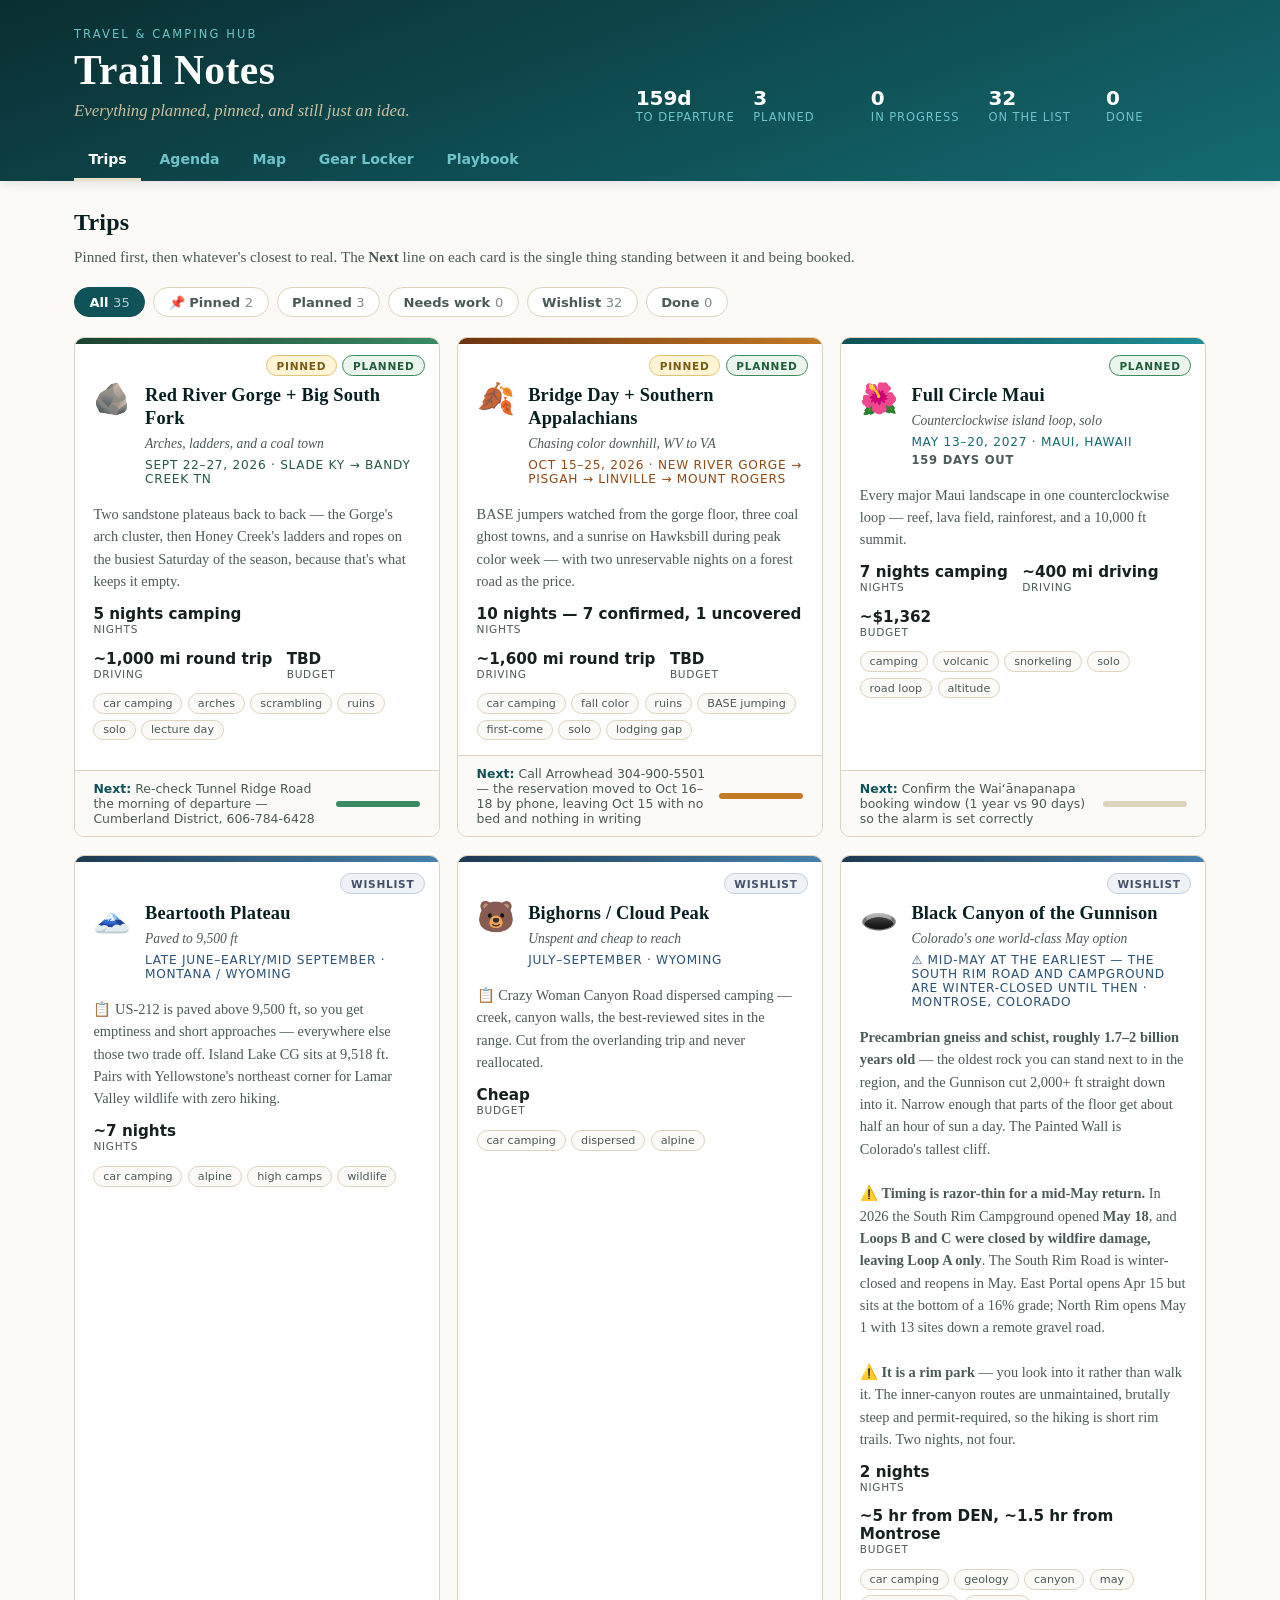
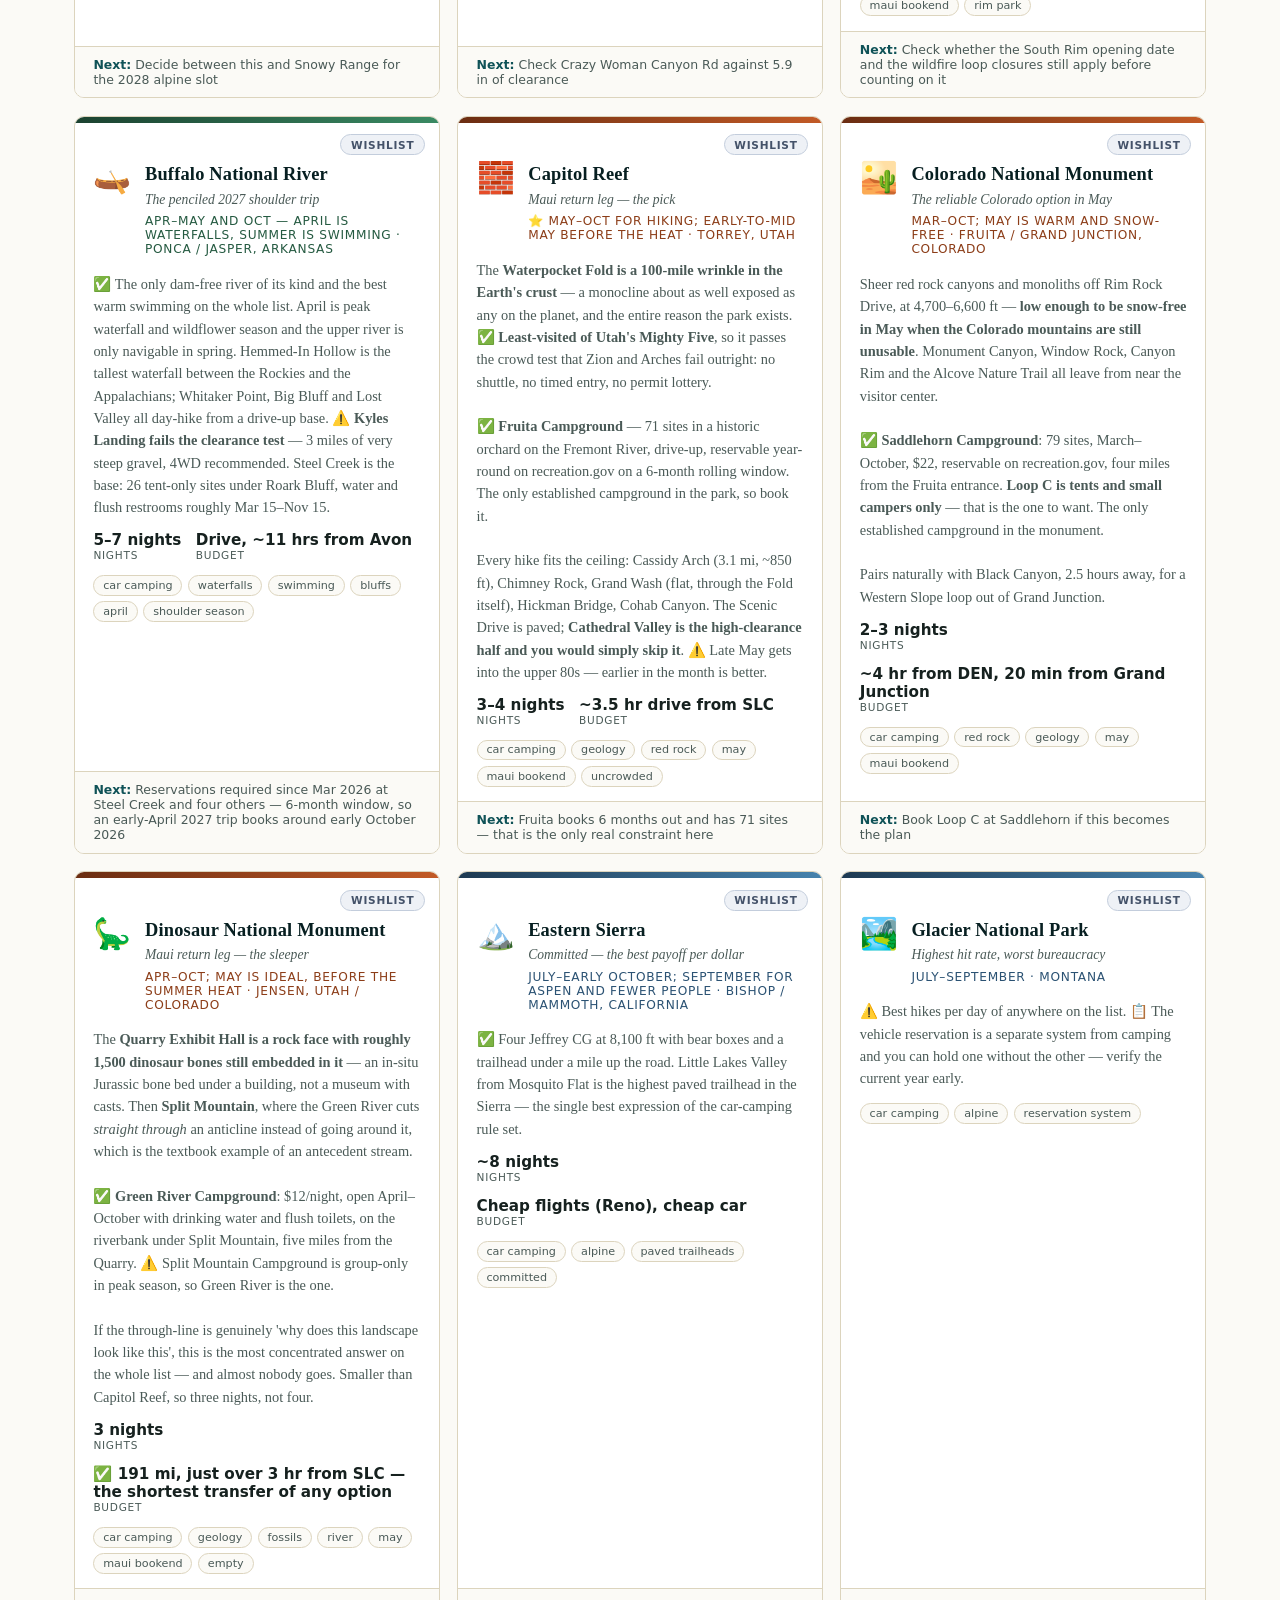
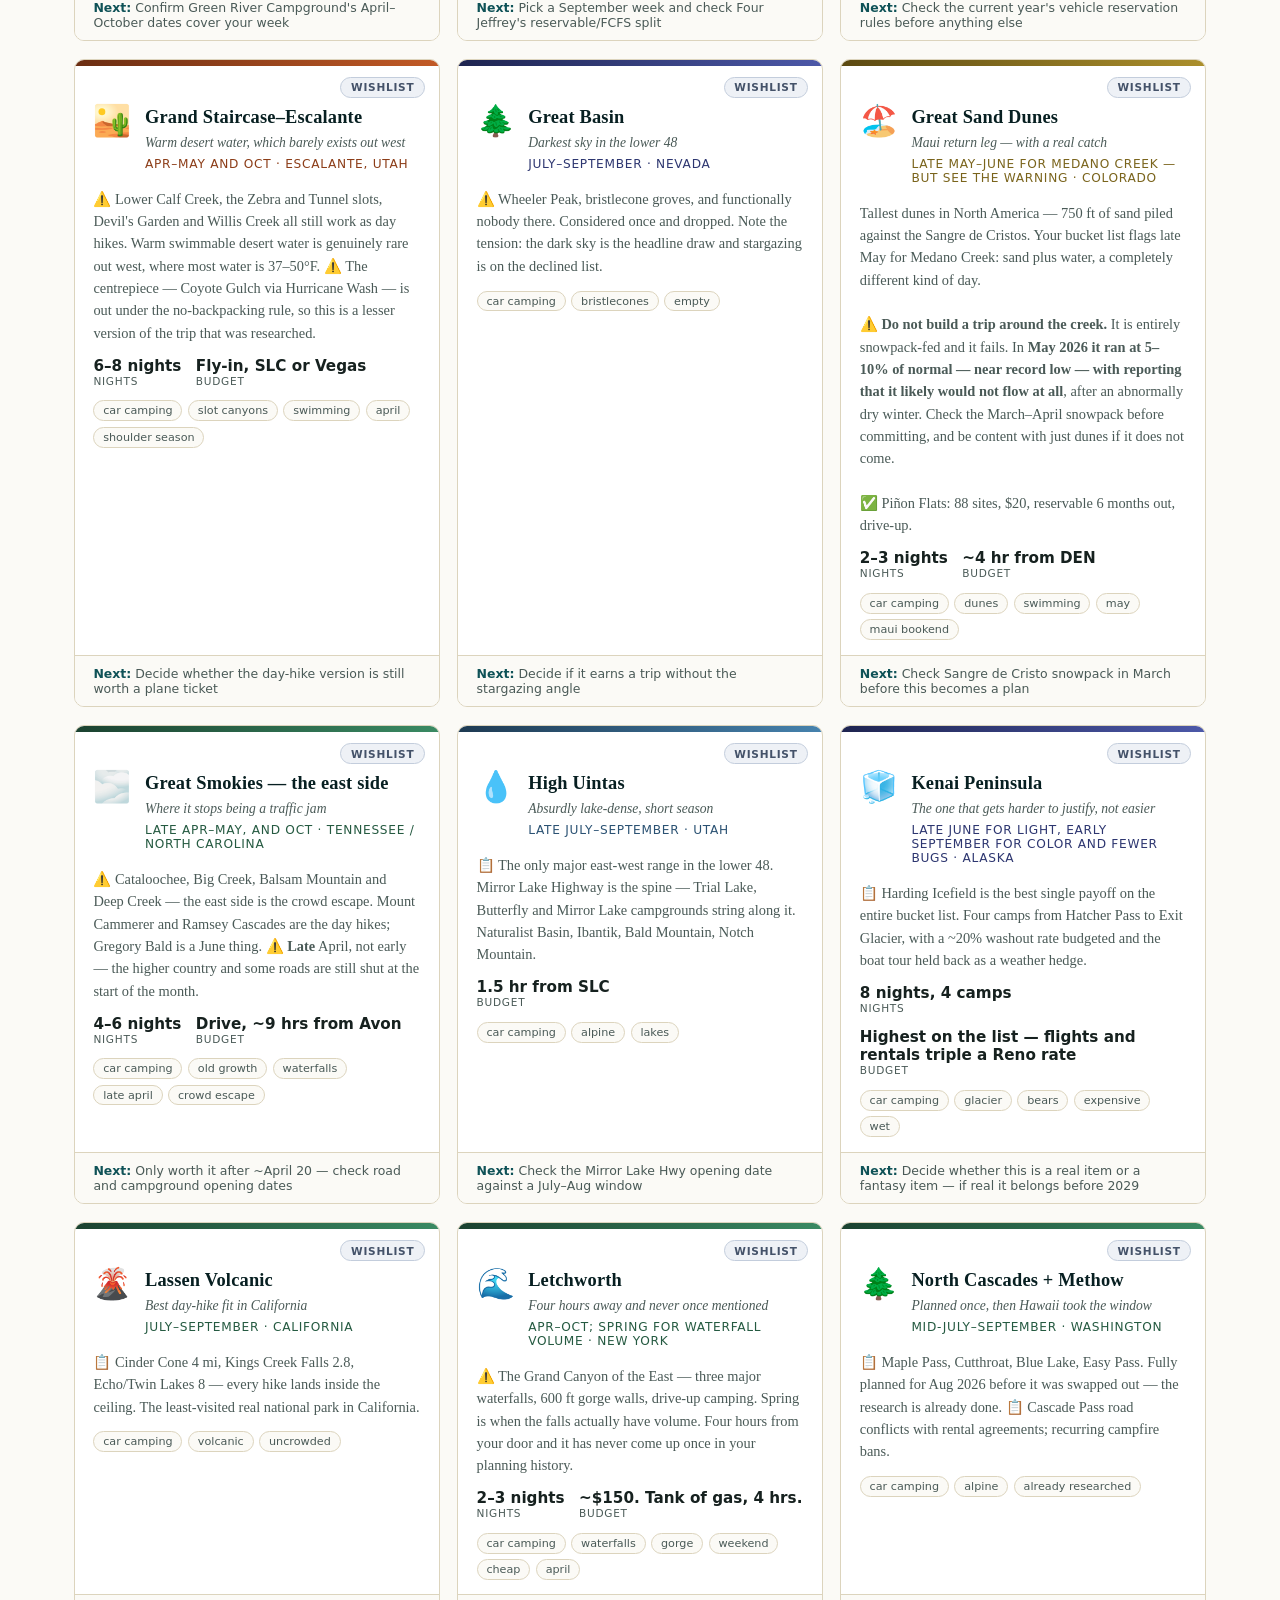
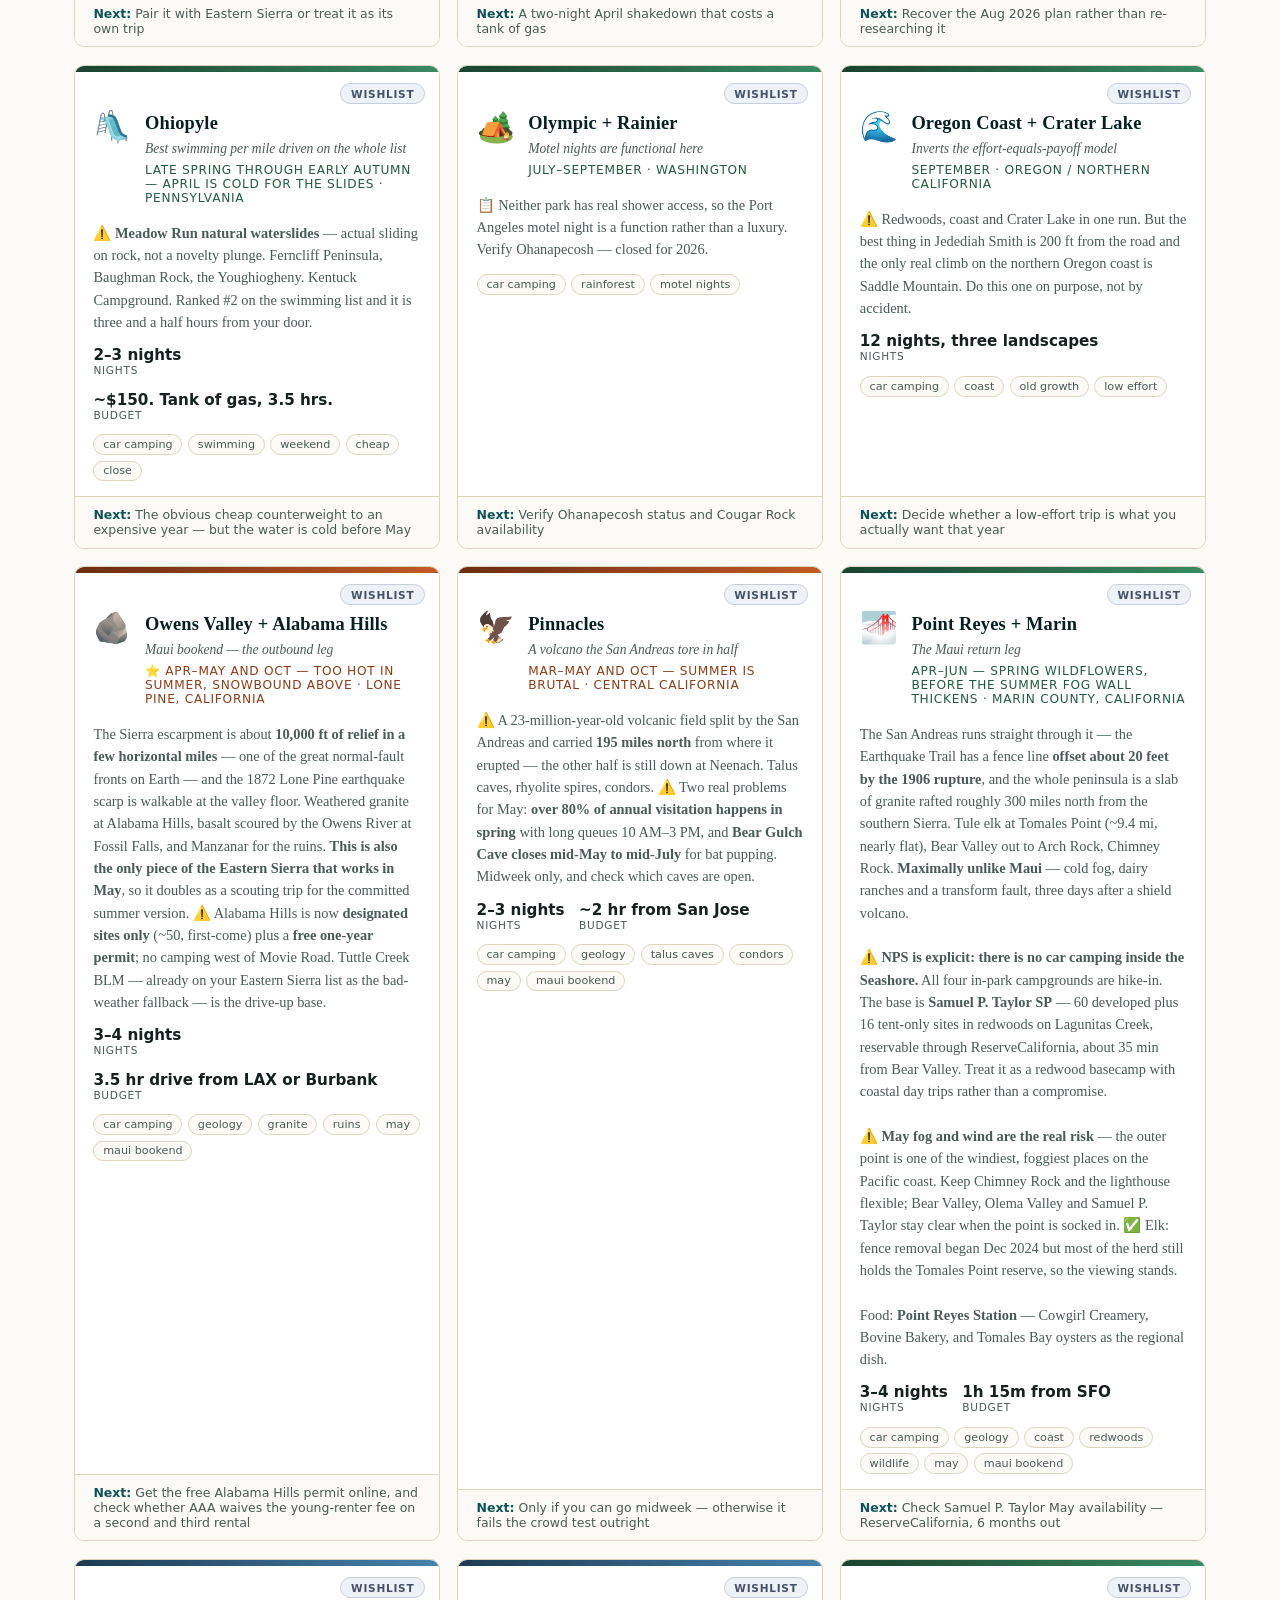
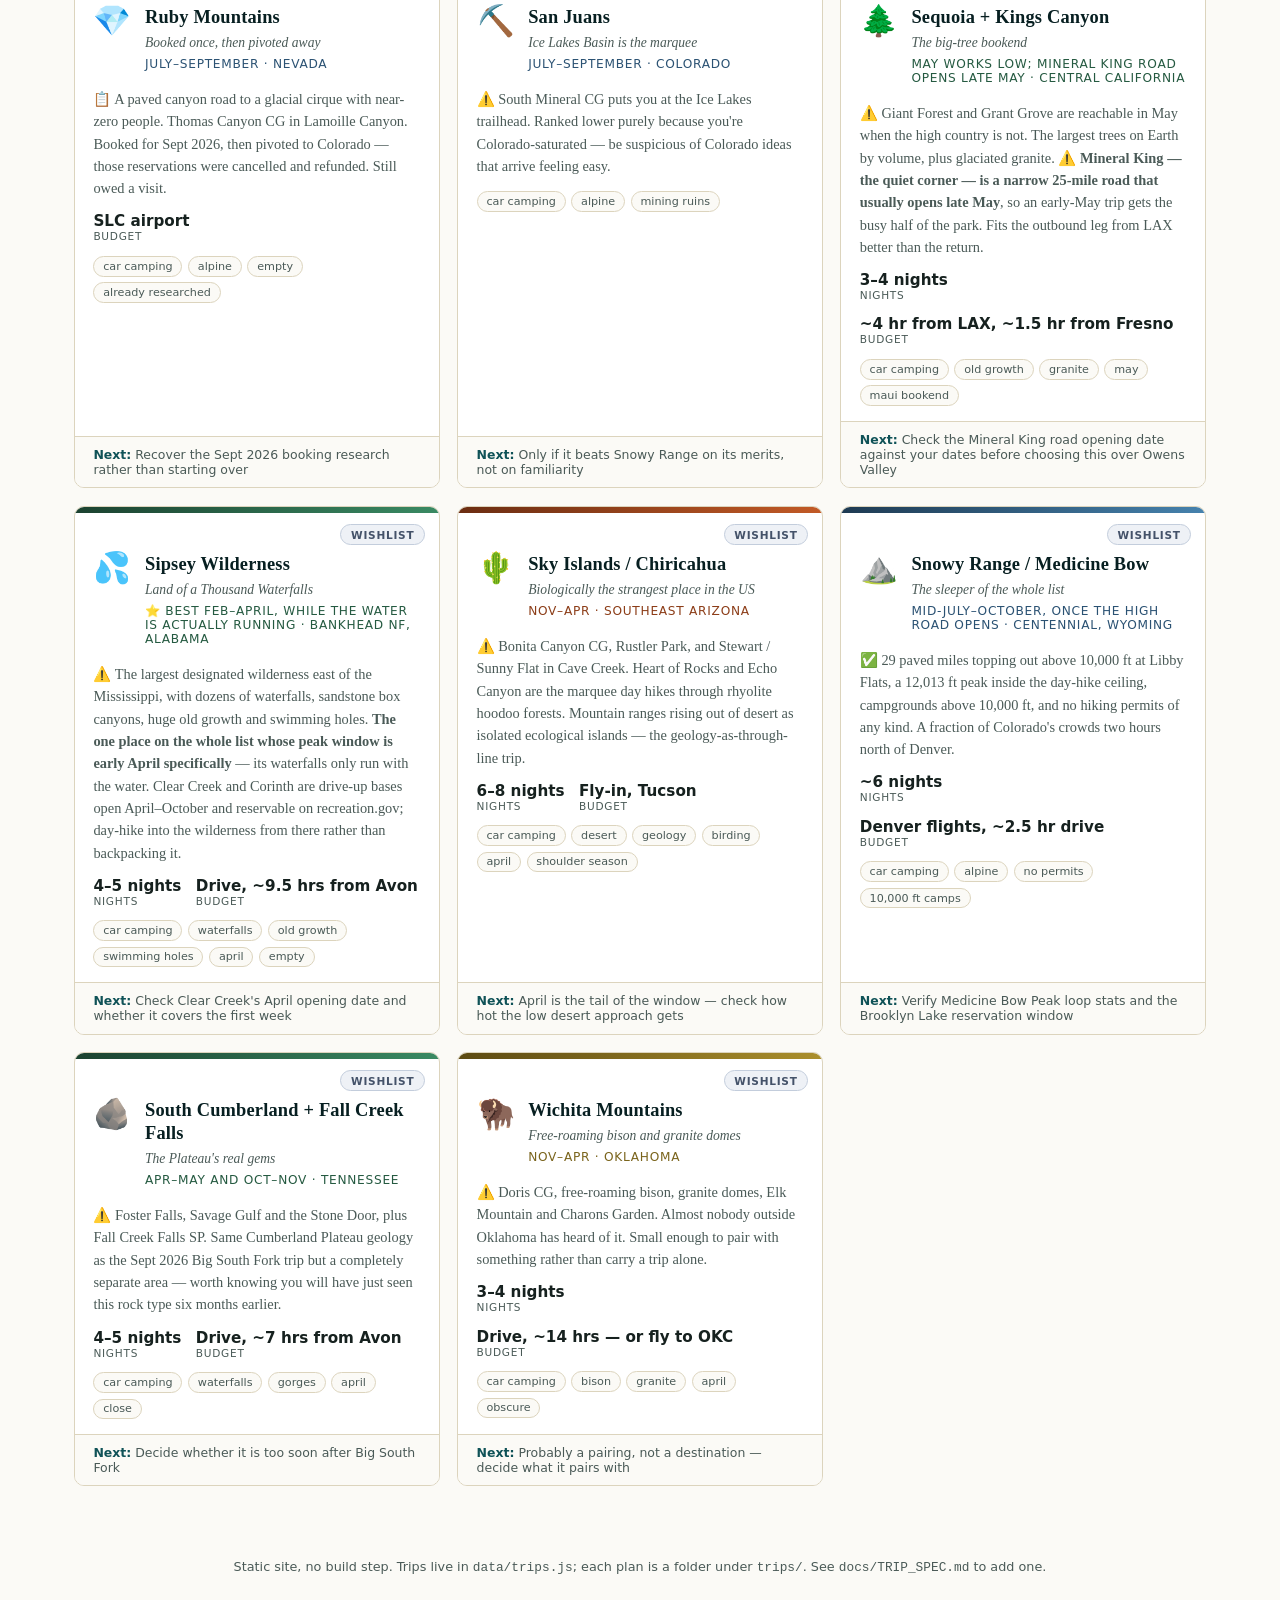
==== commit ce9dab08: "Make the offline promise real, and print the paper copy The site's stated reason to exist is being r" ====
--- a/index.html
+++ b/index.html
@@ -9,6 +9,7 @@
 <link rel="stylesheet" href="vendor/leaflet/leaflet.css" />
 <link rel="stylesheet" href="css/base.css" />
 <link rel="stylesheet" href="css/hub.css" />
+<link rel="stylesheet" href="css/print.css" media="print" />
 </head>
 <body>
 
@@ -23,7 +24,7 @@
   </div>
   <nav class="tabs" id="tabs" aria-label="Sections">
     <button class="tab-btn active" data-tab="trips">Trips</button>
-    <button class="tab-btn" data-tab="calendar">Calendar</button>
+    <button class="tab-btn" data-tab="agenda">Agenda</button>
     <button class="tab-btn" data-tab="map">Map</button>
     <button class="tab-btn" data-tab="gear">Gear Locker</button>
     <button class="tab-btn" data-tab="playbook">Playbook</button>
@@ -38,6 +39,8 @@
     <div class="trip-grid" id="trip-grid"></div>
   </section>
 
+  <section id="panel-agenda" class="panel"></section>
+
   <section id="panel-map" class="panel">
     <h2 class="section-title">Where It All Is</h2>
     <p class="section-sub">Region-level pins for orientation only. Navigation-grade coordinates live on each trip's own map, where the verified flag applies.</p>
@@ -45,7 +48,6 @@
     <div id="hub-map-wrap"><div id="map"></div></div>
   </section>
 
-  <section id="panel-calendar" class="panel"></section>
   <section id="panel-gear" class="panel"></section>
   <section id="panel-playbook" class="panel"></section>
 </main>
@@ -56,6 +58,9 @@
 
 <script src="vendor/leaflet/leaflet.js"></script>
 <script src="js/themes.js"></script>
+<script src="js/derive.js"></script>
+<script src="js/ui.js"></script>
+<script src="js/offline.js"></script>
 <script src="data/profile.js"></script>
 <script src="data/trips.js"></script>
 <script src="js/hub.js"></script>
--- a/css/base.css
+++ b/css/base.css
@@ -1,24 +1,23 @@
 /* ==========================================================================
    base.css — shared tokens + primitives for the hub and every trip page.
    Theme colors are CSS custom properties (--t-*) so a trip can re-skin the
-   whole site by setting them on :root. Defaults below are the neutral
-   "basecamp" palette — the hub's own, and a deliberately place-less
-   pre-JS fallback. applyTheme() overwrites these. See js/themes.js.
+   whole site by setting them on :root. Defaults below are the "ocean" theme.
+   See js/themes.js for the presets.
    ========================================================================== */
 
 :root {
-  --t-950: #12171c;
-  --t-900: #1b232b;
-  --t-800: #2b3742;
-  --t-700: #3c4b59;
-  --t-500: #6d8193;
-  --t-300: #a8bcca;
-  --t-sand: #e8d9b4;
-  --t-sand-dim: #b8a87e;
-  --t-paper: #f6f5f2;
-  --t-ink: #1b2026;
-  --t-ink-dim: #58636d;
-  --t-line: #d9d6ce;
+  --t-950: #071f21;
+  --t-900: #0a2e31;
+  --t-800: #0f5257;
+  --t-700: #146b71;
+  --t-500: #1f8f96;
+  --t-300: #6fc4c9;
+  --t-sand: #e8dfc8;
+  --t-sand-dim: #cbc0a1;
+  --t-paper: #fbfaf6;
+  --t-ink: #16211f;
+  --t-ink-dim: #4a5a57;
+  --t-line: #dcd4bd;
 
   --warn-bg: #fdece4;
   --warn-border: #c9581f;
@@ -28,7 +27,7 @@
   --ok-ink: #1f5e39;
 
   --radius: 10px;
-  --shadow: 0 2px 10px rgba(18, 23, 28, 0.13);
+  --shadow: 0 2px 10px rgba(7, 31, 33, 0.12);
   --ui: system-ui, -apple-system, "Segoe UI", sans-serif;
 
   font-family: "Iowan Old Style", "Palatino Linotype", Georgia, "Times New Roman", serif;
@@ -317,6 +316,50 @@
   font-size: 0.8rem;
 }
 
+/* ---------- Buttons, network state, locked checks ---------- */
+
+.btn {
+  font-family: var(--ui);
+  font-size: 0.84rem;
+  font-weight: 600;
+  background: var(--t-800);
+  color: #fff;
+  border: 1px solid var(--t-800);
+  border-radius: 999px;
+  padding: 0.45rem 1rem;
+  cursor: pointer;
+  transition: background 0.15s, opacity 0.15s;
+}
+.btn:hover { background: var(--t-700); }
+.btn:disabled { opacity: 0.55; cursor: default; }
+.btn.ghost { background: #fff; color: var(--t-800); }
+.btn.ghost:hover { background: var(--t-paper); }
+
+.tool-bar { display: flex; flex-wrap: wrap; gap: 0.5rem; align-items: center; margin: 0 0 1.2rem; }
+.tool-bar .tool-note { font-family: var(--ui); font-size: 0.78rem; color: var(--t-ink-dim); }
+
+/* Offline is a fact worth stating on a page whose whole premise is being
+   readable without signal. Hidden while online; it is not decoration. */
+.net-state {
+  font-family: var(--ui);
+  font-size: 0.74rem;
+  font-weight: 700;
+  letter-spacing: 0.06em;
+  text-transform: uppercase;
+  background: var(--warn-bg);
+  color: var(--warn-ink);
+  border: 1px solid var(--warn-border);
+  border-radius: 999px;
+  padding: 0.25rem 0.7rem;
+  align-self: center;
+}
+
+/* A reservation confirmed in the data file. Not a checkbox you can change
+   from here, because the data file is the record and this isn't. */
+.check-item.locked { cursor: default; opacity: 0.95; }
+.check-item.locked input { accent-color: var(--ok-border); }
+.check-item.locked span { color: var(--ok-ink); }
+
 @media (max-width: 600px) {
   .header-inner { padding: 1.2rem 1.1rem 0.8rem; }
   .tabs { padding: 0 1.1rem; }
--- a/css/hub.css
+++ b/css/hub.css
@@ -105,6 +105,54 @@
   border-radius: 999px;
   padding: 0.18rem 0.55rem;
   color: var(--t-ink-dim);
+  cursor: pointer;
+  transition: background 0.12s, color 0.12s, border-color 0.12s;
+}
+.tag:hover { border-color: var(--c-500, var(--t-500)); color: var(--t-800); }
+.tag.on { background: var(--c-800, var(--t-800)); border-color: var(--c-800, var(--t-800)); color: #fff; }
+.filter-btn.tag-clear { background: var(--t-800); border-color: var(--t-800); color: #fff; }
+
+/* ---------- Agenda ----------
+   One row per dated thing. The date column is fixed-width so the eye can run
+   down it, and anything inside 30 days gets an accent bar — the point of the
+   tab is that a window you missed looks different from one you haven't. */
+
+.agenda-list { list-style: none; margin: 0 0 0.5rem; padding: 0; display: flex; flex-direction: column; gap: 0.5rem; }
+
+.agenda-row {
+  display: flex;
+  gap: 1rem;
+  background: #fff;
+  border: 1px solid var(--t-line);
+  border-left: 4px solid var(--c-500, var(--t-500));
+  border-radius: 8px;
+  padding: 0.7rem 1rem;
+}
+.agenda-row.urgent { border-left-color: var(--warn-border); }
+.agenda-row.unknown-window { border-left-style: dashed; }
+
+.agenda-row .a-when {
+  flex: 0 0 8.5rem;
+  font-family: var(--ui);
+  font-size: 0.82rem;
+  display: flex;
+  flex-direction: column;
+  gap: 0.1rem;
+}
+.agenda-row .a-when b { color: var(--t-900); }
+.agenda-row .a-rel { color: var(--t-ink-dim); font-size: 0.76rem; }
+.agenda-row.urgent .a-rel { color: var(--warn-border); font-weight: 700; }
+
+.agenda-row .a-body { display: flex; flex-direction: column; gap: 0.15rem; min-width: 0; }
+.agenda-row .a-head { font-size: 0.98rem; }
+.agenda-row .a-icon { opacity: 0.75; margin-right: 0.15em; }
+.agenda-row .a-trip { font-family: var(--ui); font-size: 0.78rem; color: var(--t-ink-dim); }
+.agenda-row .a-trip a { color: var(--t-700); text-decoration: none; border-bottom: 1px dotted currentColor; }
+.agenda-row .a-note { font-size: 0.82rem; color: var(--t-ink-dim); font-style: italic; }
+
+@media (max-width: 600px) {
+  .agenda-row { flex-direction: column; gap: 0.35rem; }
+  .agenda-row .a-when { flex: none; flex-direction: row; gap: 0.5rem; align-items: baseline; }
 }
 
 .trip-card .card-foot {
@@ -224,109 +272,3 @@
   margin-top: 0.3em;
 }
 .trip-card .card-countdown.soon { color: var(--warn-border); }
-
-/* ---------- Calendar ---------- */
-
-.cal-h {
-  font-family: var(--ui);
-  font-size: 0.78rem;
-  text-transform: uppercase;
-  letter-spacing: 0.09em;
-  color: var(--t-ink-dim);
-  margin: 1.8rem 0 0.7rem;
-  padding-bottom: 0.35rem;
-  border-bottom: 1px solid var(--t-line);
-}
-
-.booked-list { list-style: none; margin: 0 0 0.5rem; padding: 0; }
-.booked-list li {
-  display: flex;
-  align-items: baseline;
-  gap: 0.6rem;
-  flex-wrap: wrap;
-  padding: 0.5rem 0.7rem;
-  border-left: 3px solid var(--c-800, var(--t-800));
-  background: #fff;
-  border-radius: 0 var(--radius) var(--radius) 0;
-  margin-bottom: 0.35rem;
-  box-shadow: 0 1px 3px rgba(18, 23, 28, 0.06);
-}
-.booked-list li span { font-family: var(--ui); font-size: 0.8rem; color: var(--t-ink-dim); }
-.booked-list li b { font-weight: 600; }
-.booked-list li a { text-decoration: none; }
-.booked-list li a:hover { text-decoration: underline; }
-
-.window-row {
-  display: flex;
-  gap: 1.1rem;
-  align-items: flex-start;
-  background: #fff;
-  border: 1px solid var(--t-line);
-  border-radius: var(--radius);
-  padding: 0.85rem 1rem;
-  margin-bottom: 0.6rem;
-}
-.window-row.big { border-color: var(--t-500); box-shadow: 0 1px 8px rgba(18, 23, 28, 0.08); }
-.window-row.claimed { background: linear-gradient(90deg, rgba(0,0,0,0.02), #fff 60%); }
-
-.window-when { flex: 0 0 8.5rem; font-family: var(--ui); }
-.window-when .w-range { font-weight: 700; font-size: 0.92rem; color: var(--t-950); }
-.window-when .w-days { font-size: 1.35rem; font-weight: 700; color: var(--t-700); line-height: 1.1; }
-.window-when .w-fit { font-size: 0.7rem; color: var(--t-ink-dim); margin-top: 0.15rem; }
-
-.window-body { flex: 1 1 auto; min-width: 0; }
-
-.claim {
-  display: flex;
-  flex-wrap: wrap;
-  align-items: baseline;
-  gap: 0.5rem;
-  padding: 0.5rem 0.7rem;
-  border-radius: var(--radius);
-  background: color-mix(in srgb, var(--c-500, #888) 12%, #fff);
-  border: 1px solid var(--c-500, var(--t-line));
-  margin-bottom: 0.6rem;
-}
-.claim-tag {
-  font-family: var(--ui);
-  font-size: 0.62rem;
-  font-weight: 700;
-  text-transform: uppercase;
-  letter-spacing: 0.08em;
-  background: var(--c-800, var(--t-800));
-  color: #fff;
-  padding: 0.12rem 0.4rem;
-  border-radius: 3px;
-}
-.claim-when { font-family: var(--ui); font-size: 0.74rem; color: var(--c-700, var(--t-700)); font-weight: 600; }
-.claim-next { font-family: var(--ui); font-size: 0.76rem; color: var(--t-ink-dim); flex-basis: 100%; }
-.claim + .claim { margin-top: -0.2rem; }
-
-.cand-group { display: flex; gap: 0.6rem; align-items: baseline; margin-bottom: 0.35rem; }
-.cand-mode {
-  flex: 0 0 5.6rem;
-  font-family: var(--ui);
-  font-size: 0.72rem;
-  font-weight: 700;
-  color: var(--t-ink-dim);
-  text-transform: uppercase;
-  letter-spacing: 0.04em;
-}
-.cand-list { display: flex; flex-wrap: wrap; gap: 0.3rem; }
-.cand {
-  font-family: var(--ui);
-  font-size: 0.75rem;
-  padding: 0.18rem 0.5rem;
-  border-radius: 999px;
-  background: #fff;
-  border: 1px solid var(--c-500, var(--t-line));
-  color: var(--c-700, var(--t-700));
-  white-space: nowrap;
-}
-.cand.more { border-style: dashed; color: var(--t-ink-dim); border-color: var(--t-line); }
-
-@media (max-width: 640px) {
-  .window-row { flex-direction: column; gap: 0.5rem; }
-  .window-when { flex: none; display: flex; align-items: baseline; gap: 0.6rem; }
-  .cand-group { flex-direction: column; gap: 0.2rem; }
-}
--- a/css/print.css
+++ b/css/print.css
@@ -0,0 +1,164 @@
+/* ==========================================================================
+   print.css — the paper copy.
+
+   The universal checklist says "Permits and reservations printed on paper,
+   plus photo ID. Some entrance stations require paper plus photo ID and have
+   no signal to look you up." Until this file existed, printing a trip page
+   produced whichever single tab happened to be open, cut off at the table.
+
+   What this does: unfolds every tab into one linear document, drops the
+   chrome and the map, turns the Maps buttons back into the search strings
+   they encode, and stops day cards from breaking across pages.
+   ========================================================================== */
+
+@media print {
+  @page {
+    margin: 14mm 12mm;
+  }
+
+  :root {
+    --t-paper: #fff;
+    --t-ink: #000;
+    --t-ink-dim: #333;
+    --t-line: #999;
+  }
+
+  html, body {
+    background: #fff !important;
+    color: #000 !important;
+    font-size: 10.5pt;
+  }
+
+  /* ---- Unfold every tab ---- */
+
+  .panel,
+  .panel[hidden] {
+    display: block !important;
+    animation: none !important;
+    page-break-before: always;
+  }
+  .panel:first-of-type { page-break-before: avoid; }
+  main { max-width: none !important; padding: 0 !important; }
+
+  /* ---- Chrome off ---- */
+
+  .tabs,
+  .filter-bar,
+  .progress-bar-wrap,
+  .progress-label,
+  .net-state,
+  .tool-bar,
+  .map-legend,
+  #map,
+  #hub-map-wrap,
+  .tile-panel,
+  .site-footer .no-print,
+  [data-no-print] {
+    display: none !important;
+  }
+
+  .site-header {
+    position: static !important;
+    background: none !important;
+    color: #000 !important;
+    box-shadow: none !important;
+    border-bottom: 2px solid #000;
+    padding-bottom: 0.4rem;
+  }
+  .site-header h1,
+  .header-text h1 { color: #000 !important; font-size: 18pt; }
+  .eyebrow, .subtitle, .header-stats .stat .lbl { color: #444 !important; }
+  .header-stats .stat .num { color: #000 !important; }
+
+  /* ---- Cards and blocks: ink, not fills ---- */
+
+  .info-card, .note-card, .day-card, .gear-card, .pack-card, .question-card,
+  .trip-card, .table-wrap, .flat-list .check-item {
+    border: 1px solid #999 !important;
+    box-shadow: none !important;
+    background: #fff !important;
+    break-inside: avoid;
+    page-break-inside: avoid;
+  }
+
+  .day-card-head, .route-banner {
+    background: none !important;
+    color: #000 !important;
+    border-bottom: 1px solid #999;
+  }
+  .day-card-head h2, .day-card-head .d-label, .day-card-head .tagline,
+  .route-banner strong { color: #000 !important; }
+  .route-banner { border: 1px solid #999; }
+
+  .day-card { page-break-inside: auto; }        /* a long day may span pages */
+  .day-card-head { page-break-after: avoid; }
+  h2, h3, h4 { page-break-after: avoid; }
+
+  /* ---- Warnings stay findable in greyscale ---- */
+
+  .callout.warning, .map-note {
+    background: none !important;
+    color: #000 !important;
+    border: 1px solid #000 !important;
+    border-left: 5px solid #000 !important;
+  }
+  .callout.highlight { background: none !important; color: #000 !important; border: 1px solid #777 !important; }
+  .callout strong, .map-note h4 { color: #000 !important; }
+  .schedule-list .warn-row { border-left: 3px solid #000; padding-left: 0.4em; }
+
+  /* ---- Tables fit the page ---- */
+
+  .table-wrap { overflow: visible !important; }
+  table { min-width: 0 !important; width: 100% !important; font-size: 9pt; }
+  thead th {
+    background: none !important;
+    color: #000 !important;
+    border-bottom: 2px solid #000;
+    position: static !important;
+  }
+  tbody tr:hover { background: none !important; }
+  tfoot td { background: none !important; border-top: 2px solid #000; }
+
+  /* ---- Checkboxes become boxes you can actually tick with a pen ---- */
+
+  .check-item input { -webkit-appearance: none; appearance: none; }
+  .check-item input::before {
+    content: "";
+    display: inline-block;
+    width: 9pt; height: 9pt;
+    border: 1px solid #000;
+    vertical-align: -1px;
+  }
+  .check-item.checked span { text-decoration: none !important; opacity: 1 !important; color: #000 !important; }
+  .check-item.checked input::before { content: "\2713"; font-size: 9pt; line-height: 9pt; text-align: center; }
+
+  /* ---- Links: a paper map query is only useful if you can read it ---- */
+
+  a { color: #000 !important; text-decoration: none; }
+  .maps-btn {
+    border: none !important;
+    background: none !important;
+    padding: 0 !important;
+    font-size: 8.5pt;
+    color: #333 !important;
+  }
+  .maps-btn { font-size: 0; }                    /* hide the "Maps ↗" label */
+  .maps-btn::after {
+    content: "\21B3 " attr(data-q);
+    font-size: 8.5pt;
+    font-style: italic;
+    display: block;
+  }
+  .maps-btn:not([data-q]) { display: none !important; }
+
+  /* ---- Grids collapse to something printable ---- */
+
+  .day-columns { grid-template-columns: 1fr !important; }
+  .card-grid, .pack-grid, .gear-grid, .trip-grid {
+    grid-template-columns: repeat(2, 1fr) !important;
+    gap: 0.5rem !important;
+  }
+  .mini-days { display: none !important; }        /* the full itinerary follows */
+
+  .site-footer { border-top: 1px solid #999; color: #333 !important; font-size: 8.5pt; }
+}
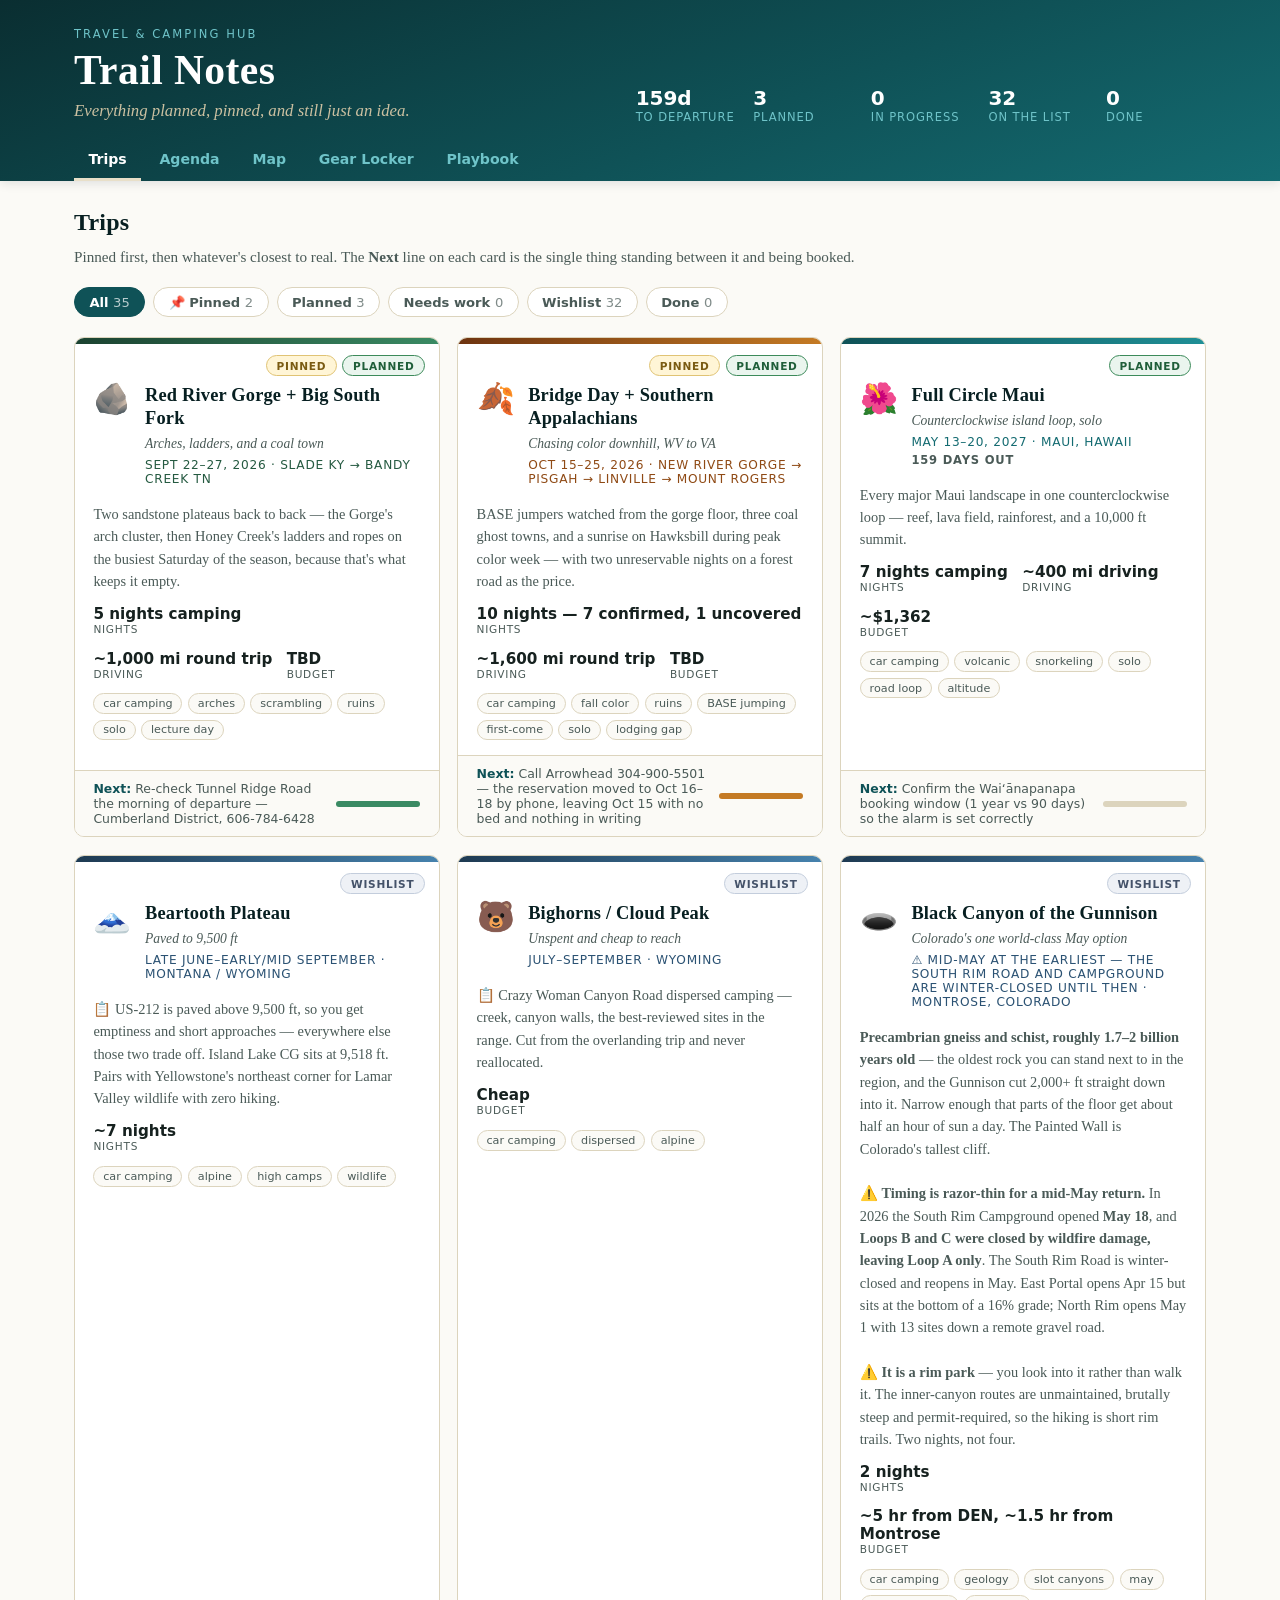
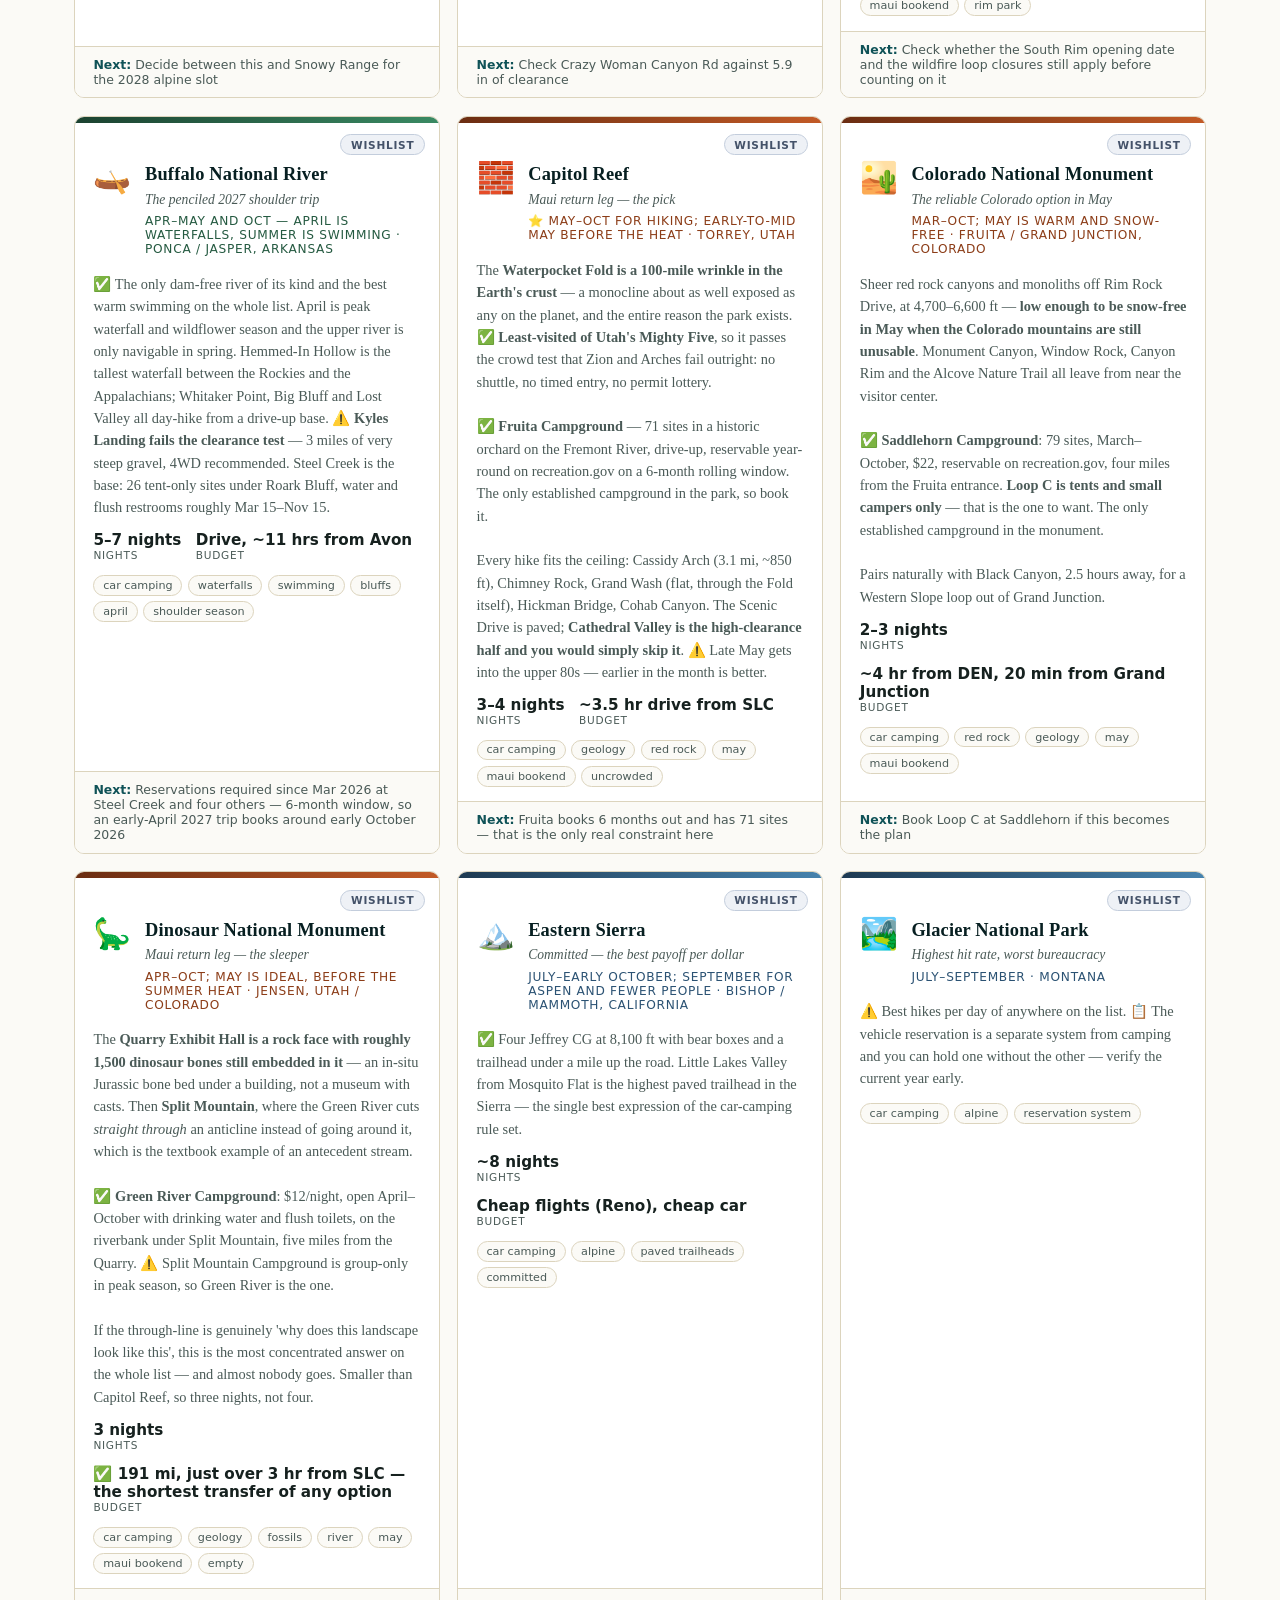
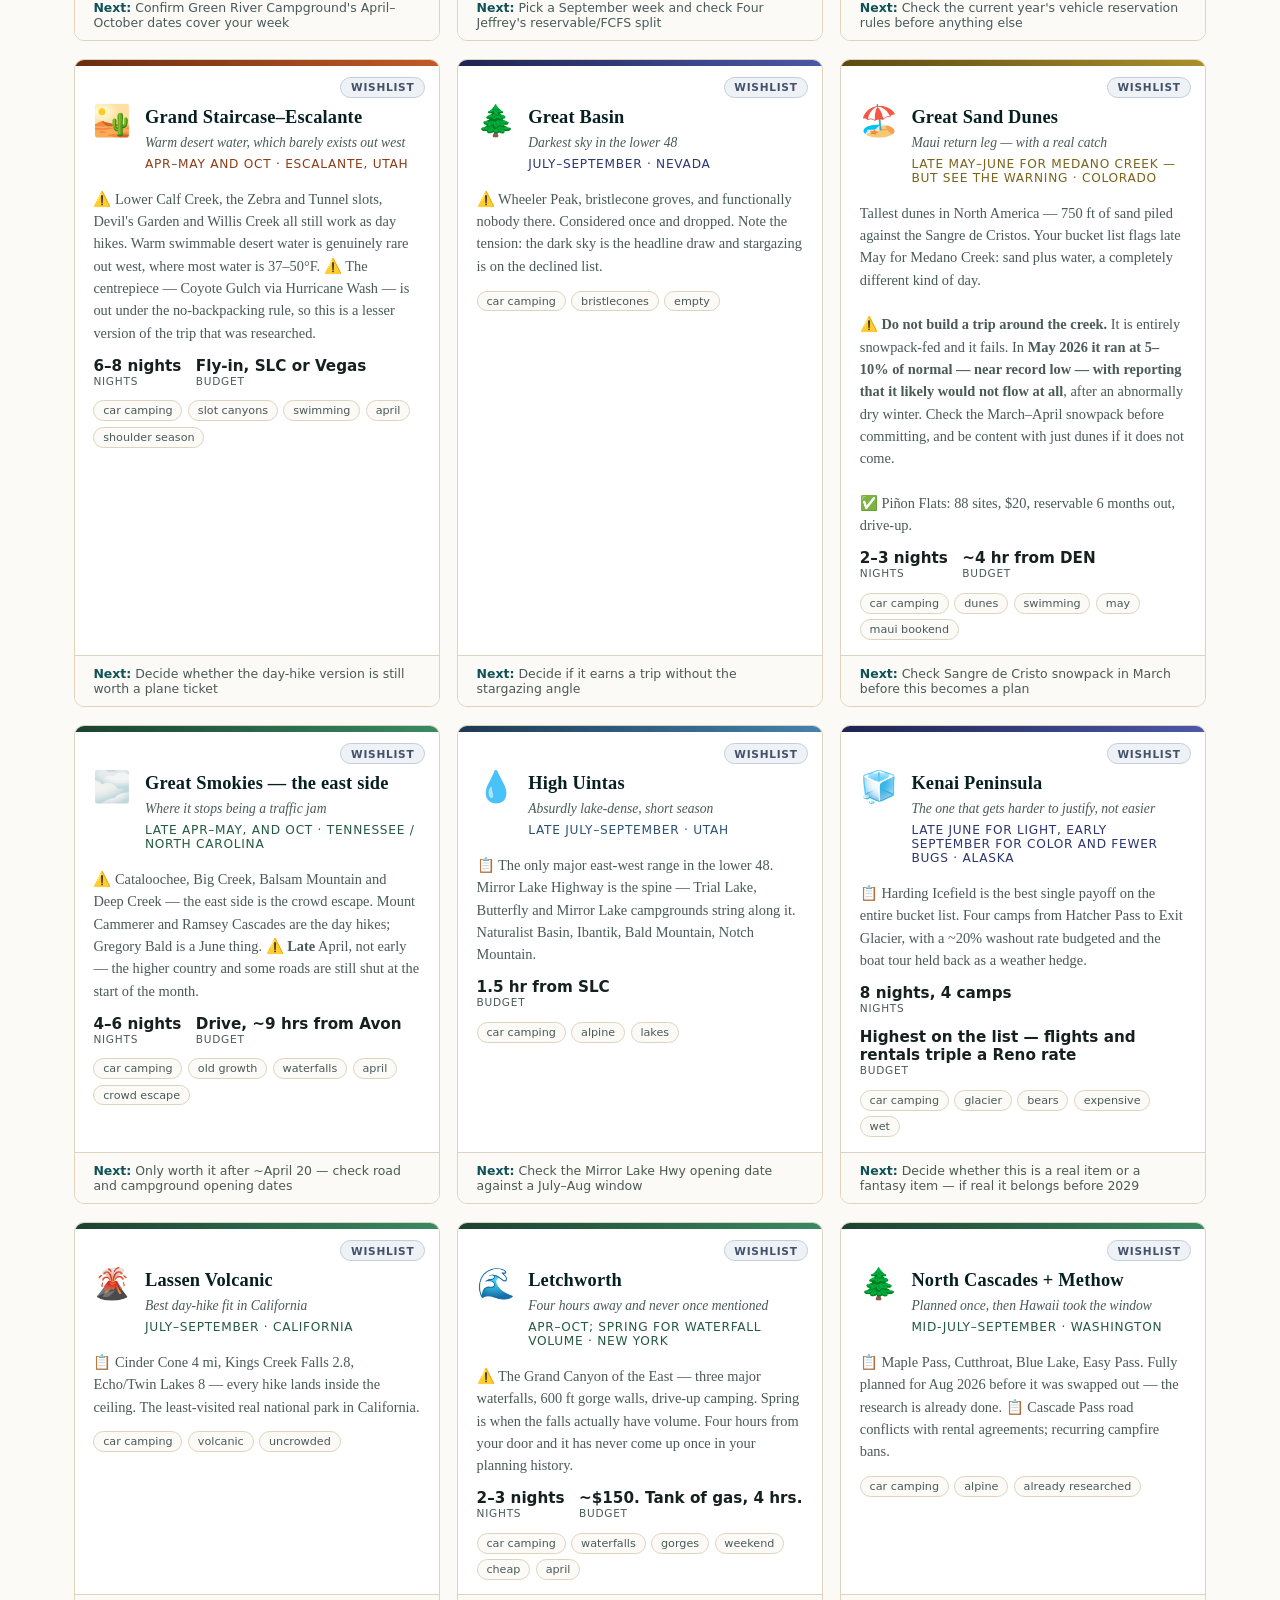
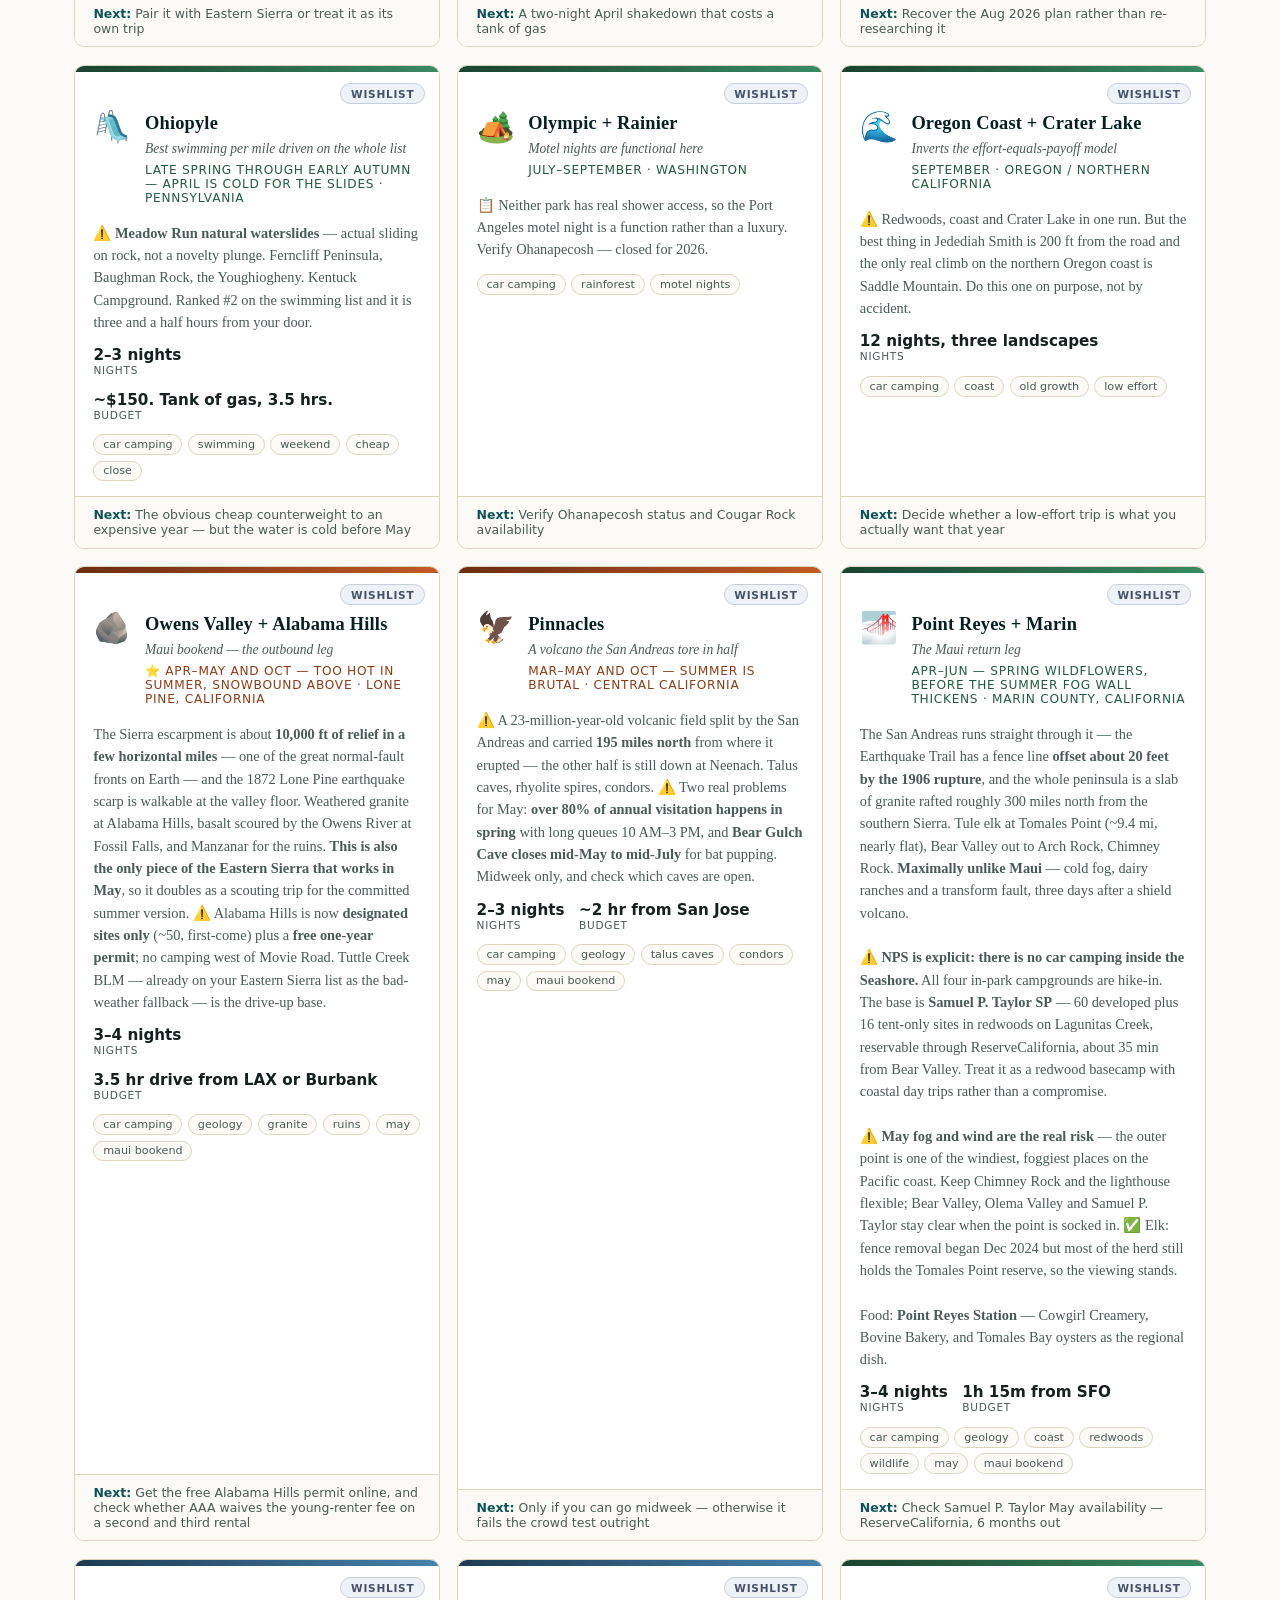
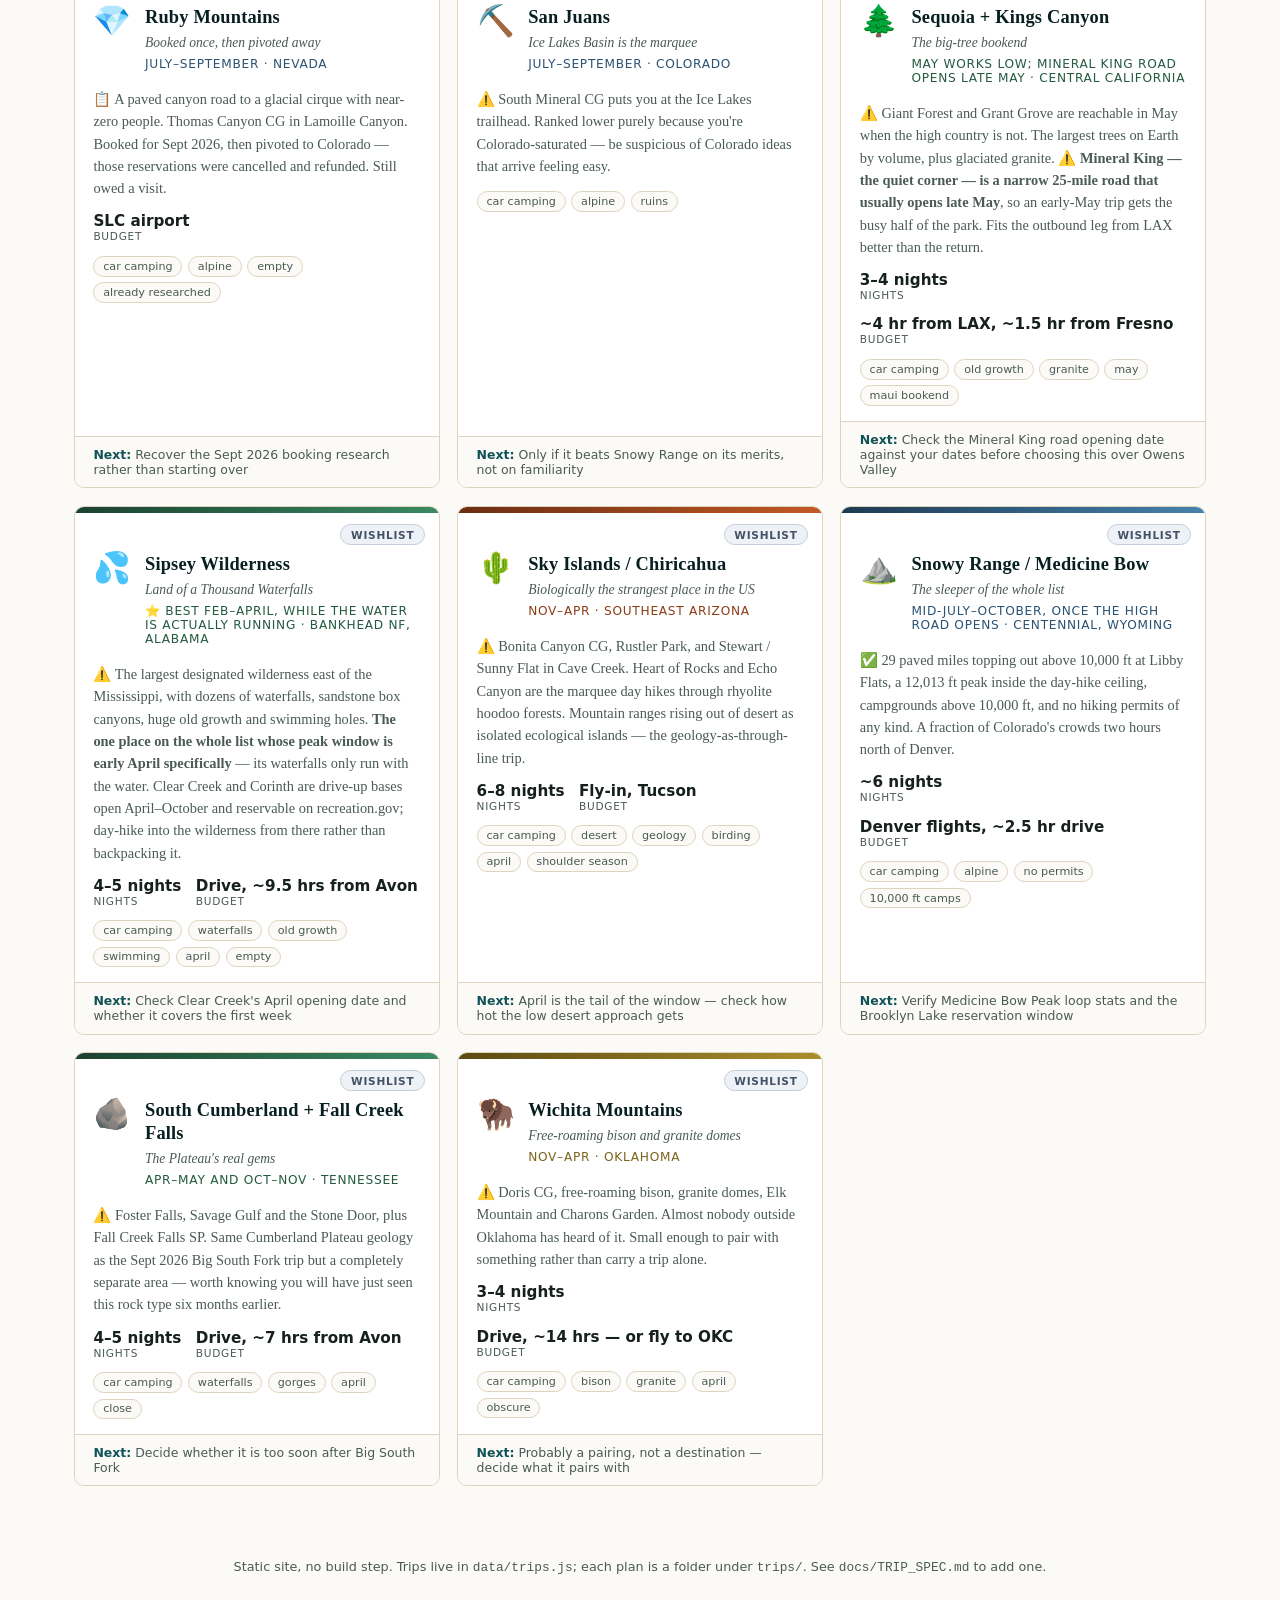
==== commit 22ae8f2a: "Enforce the rules that were only written down, and add the exits Two gaps, both the same shape: some" ====
--- a/index.html
+++ b/index.html
@@ -59,6 +59,7 @@
 <script src="vendor/leaflet/leaflet.js"></script>
 <script src="js/themes.js"></script>
 <script src="js/derive.js"></script>
+<script src="js/exports.js"></script>
 <script src="js/ui.js"></script>
 <script src="js/offline.js"></script>
 <script src="data/profile.js"></script>
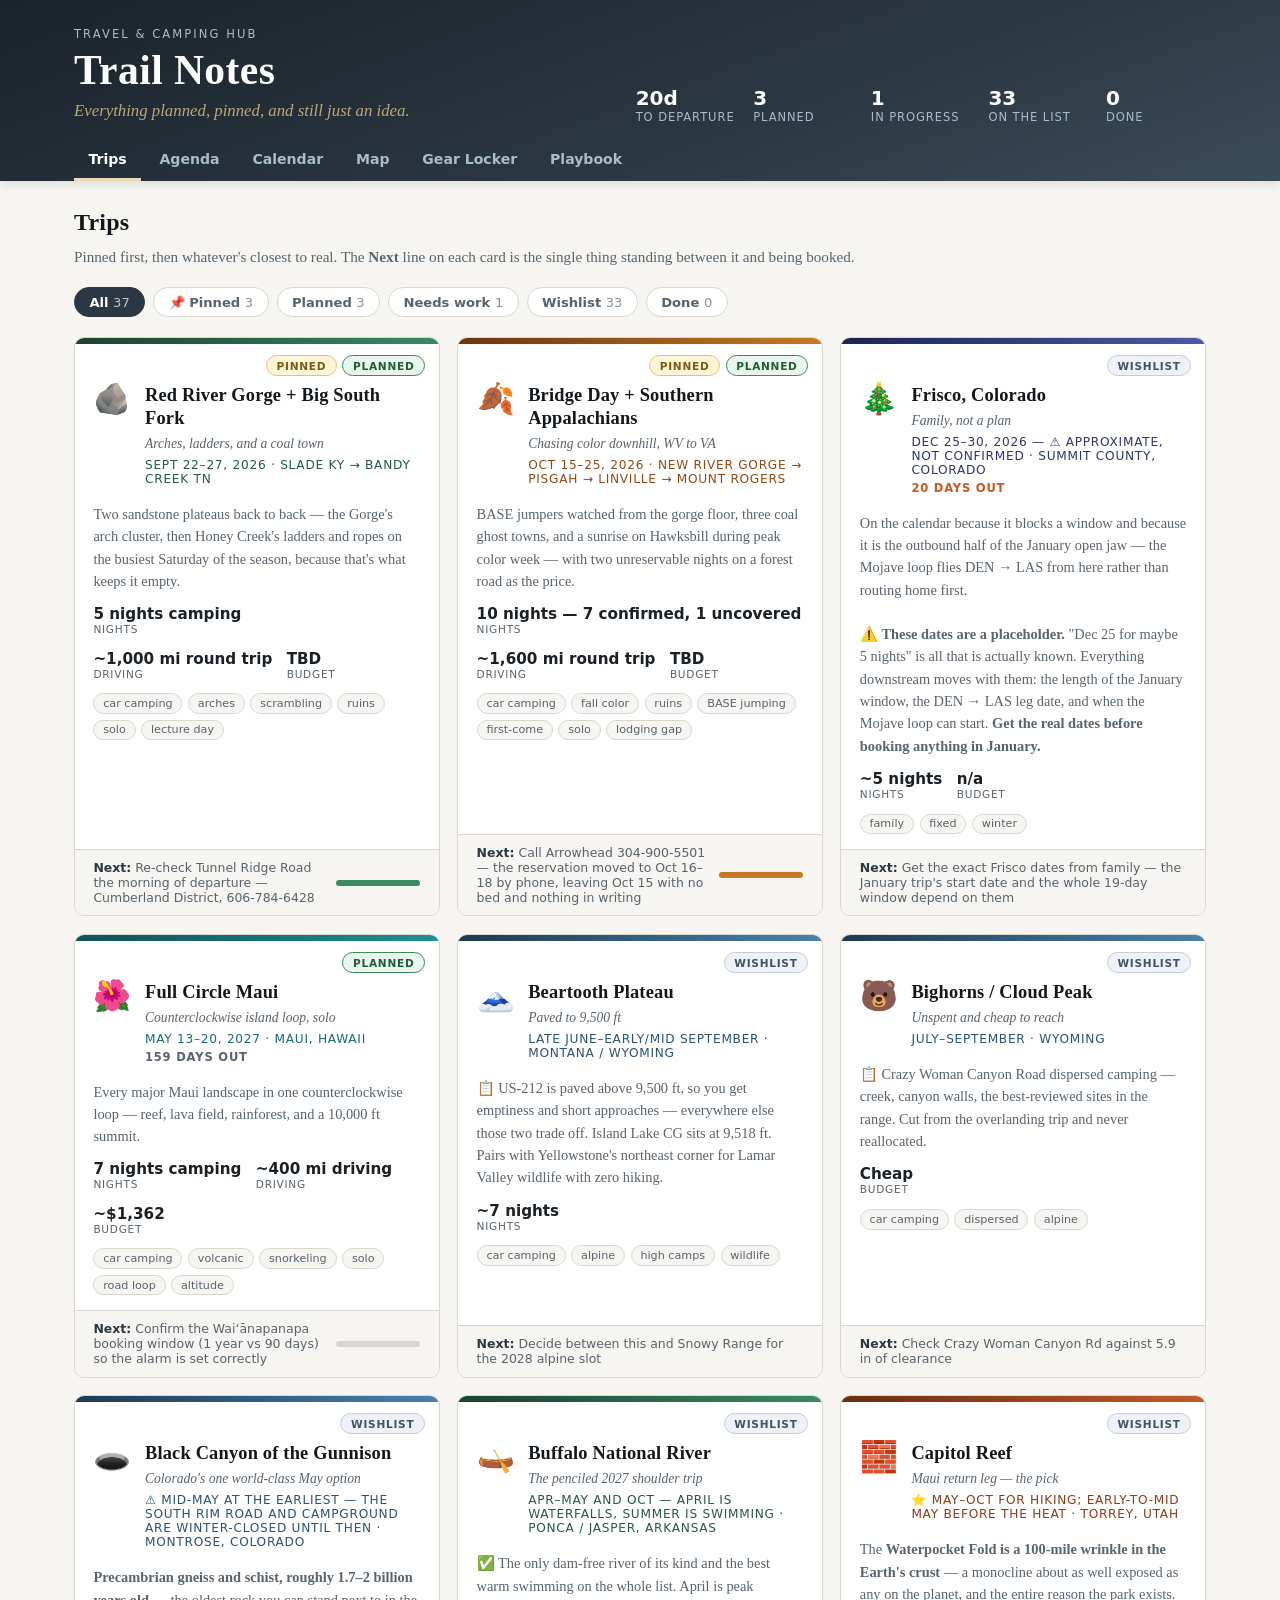
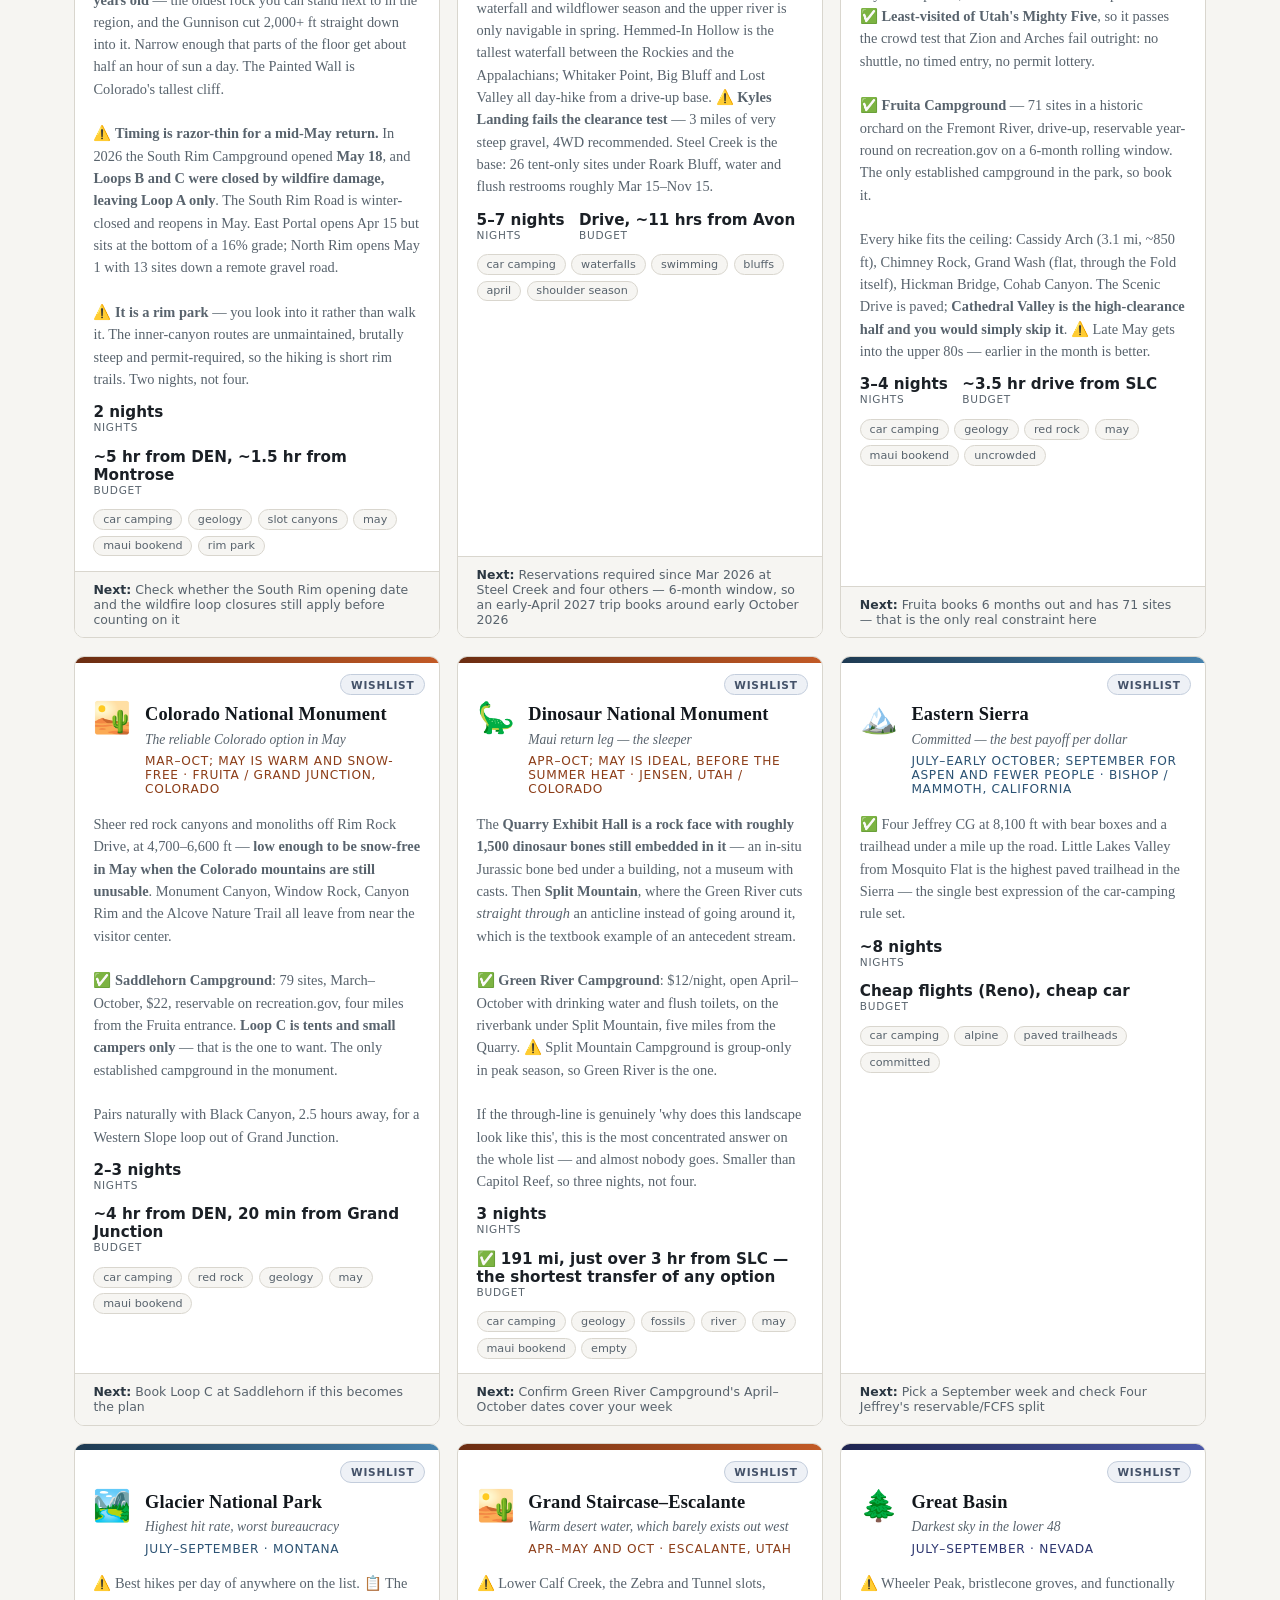
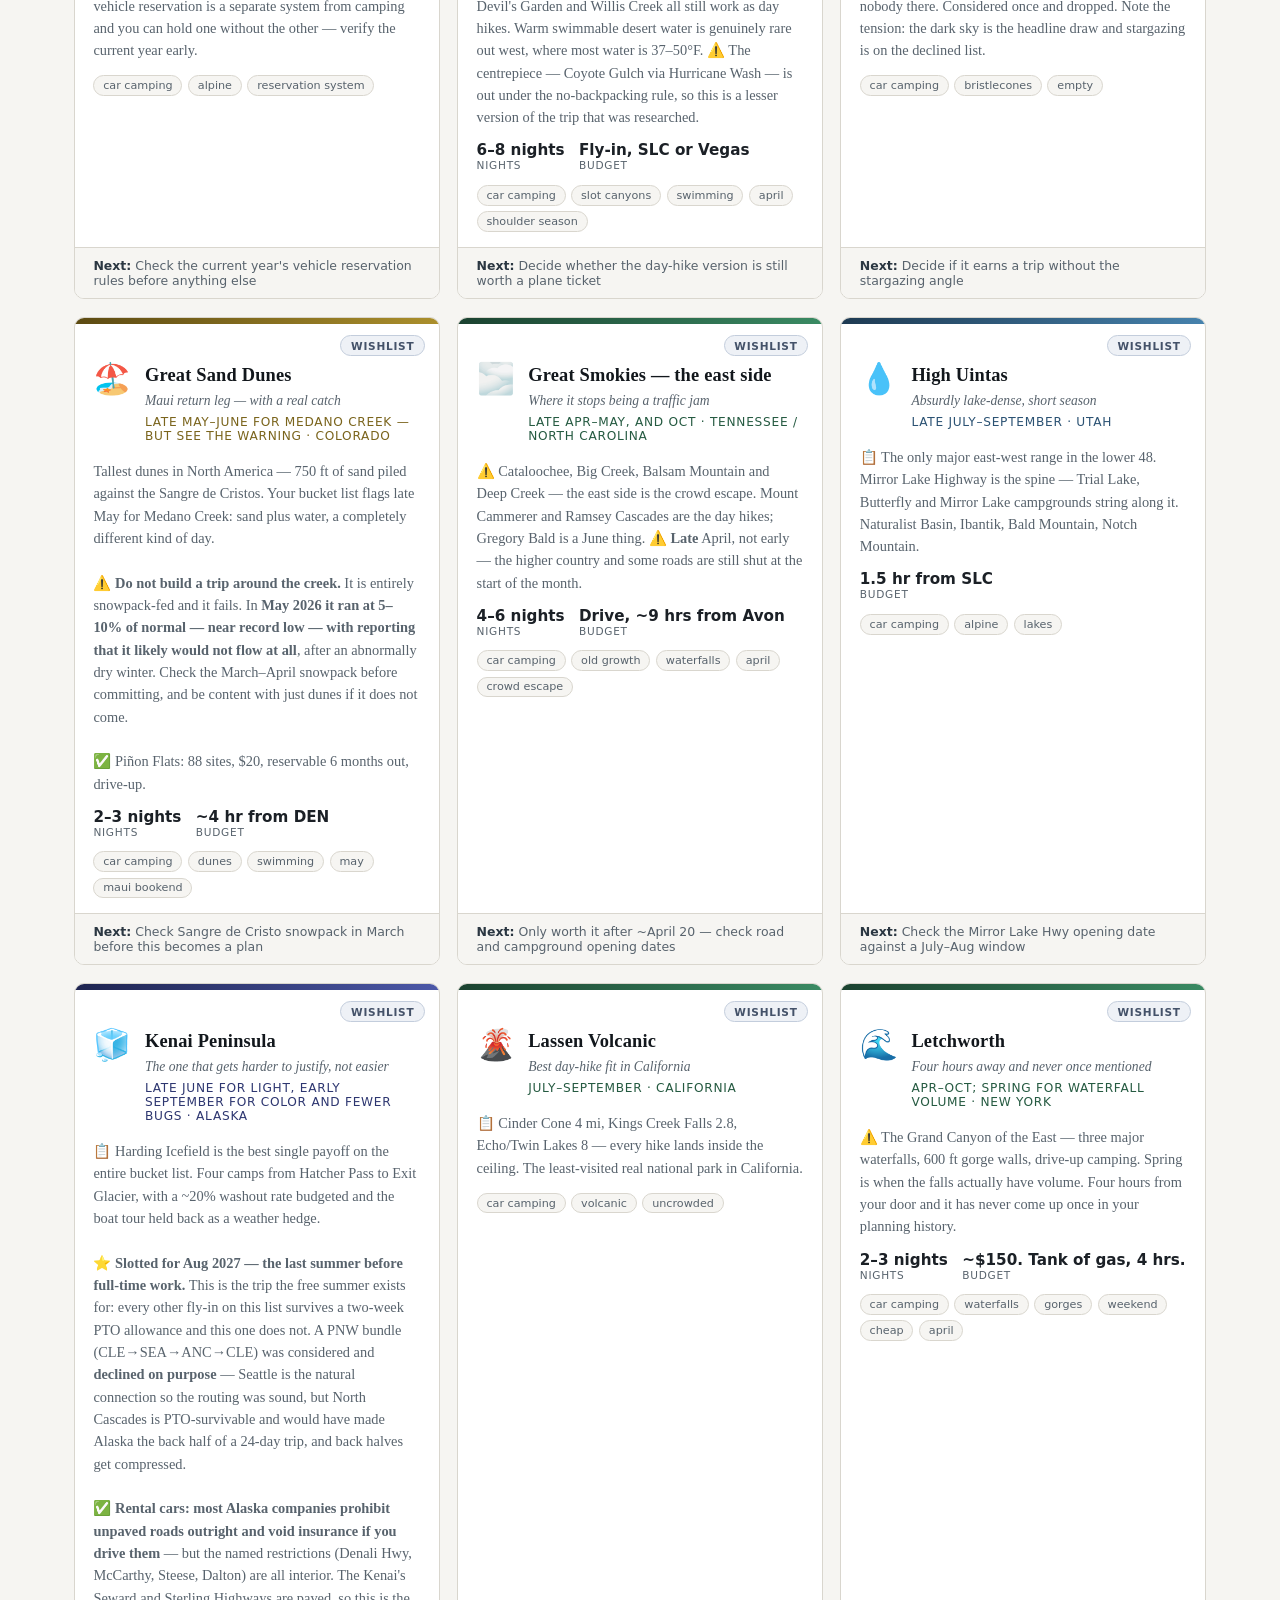
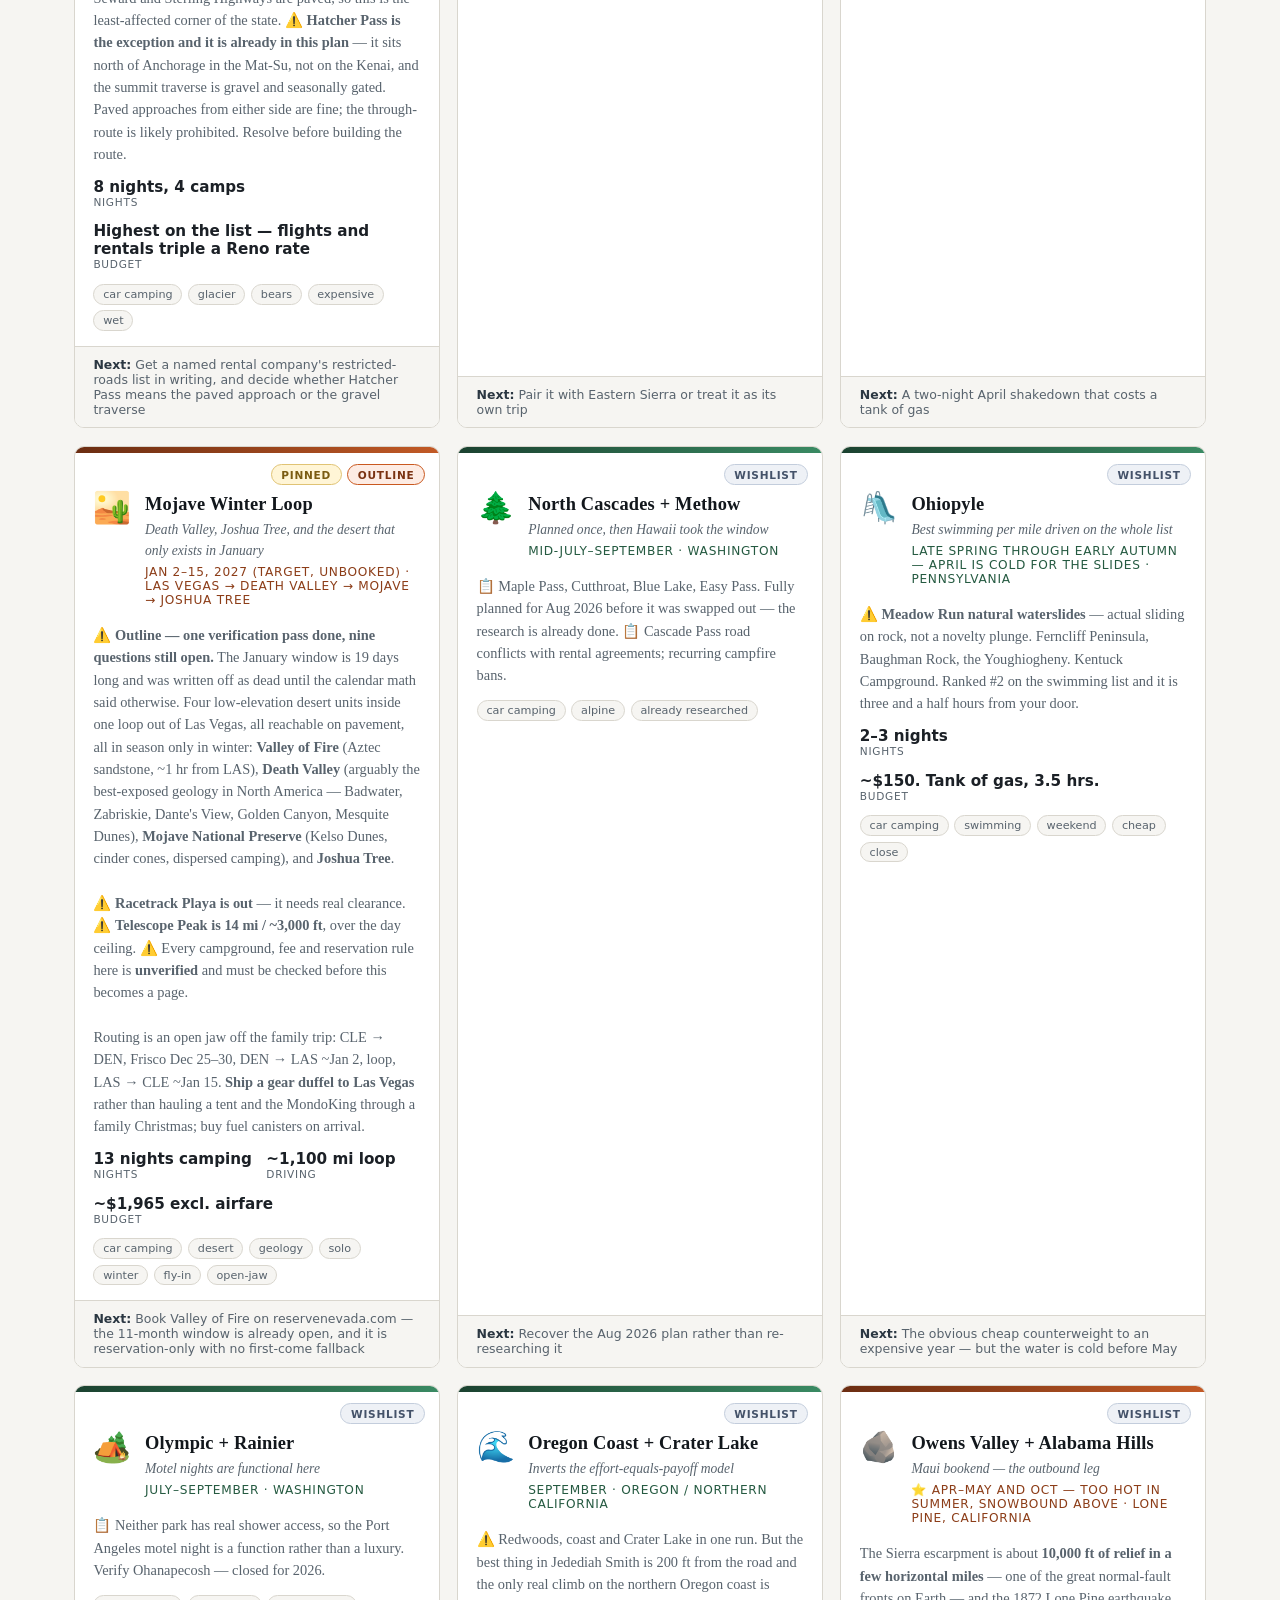
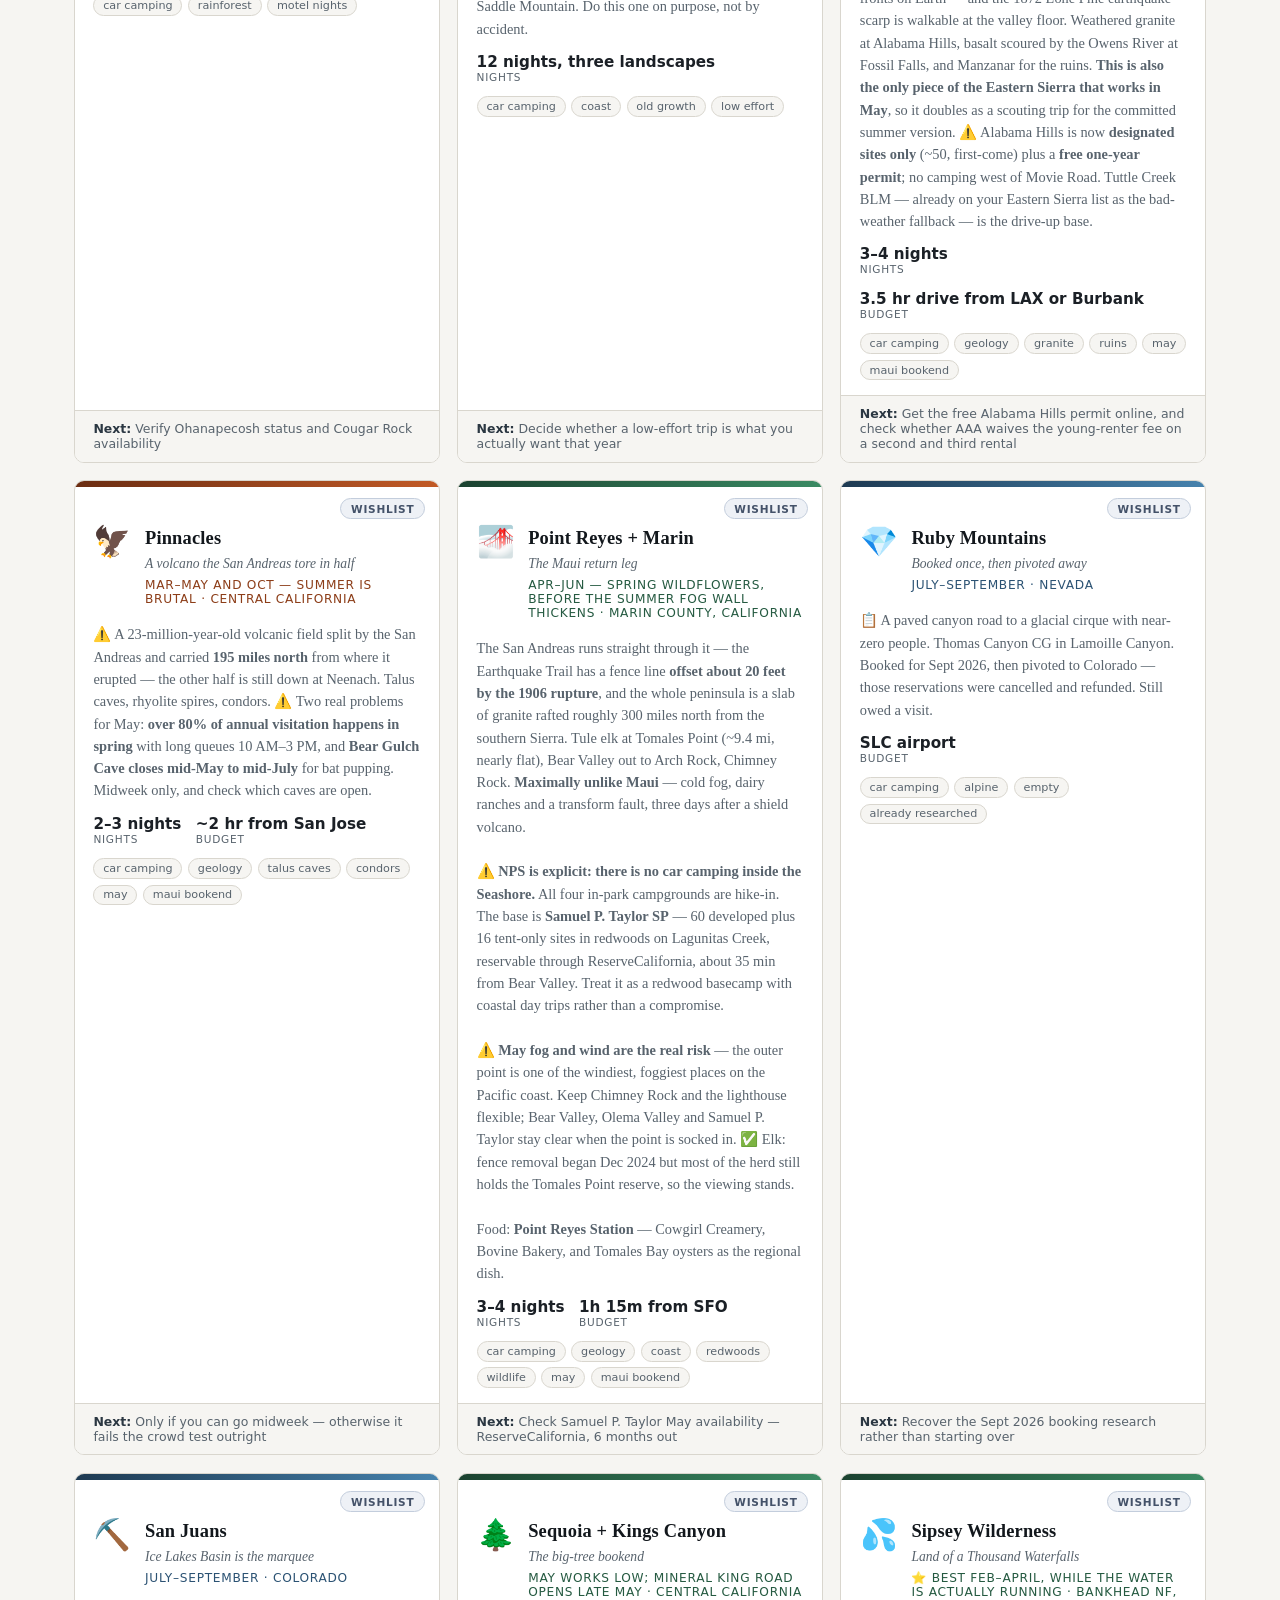
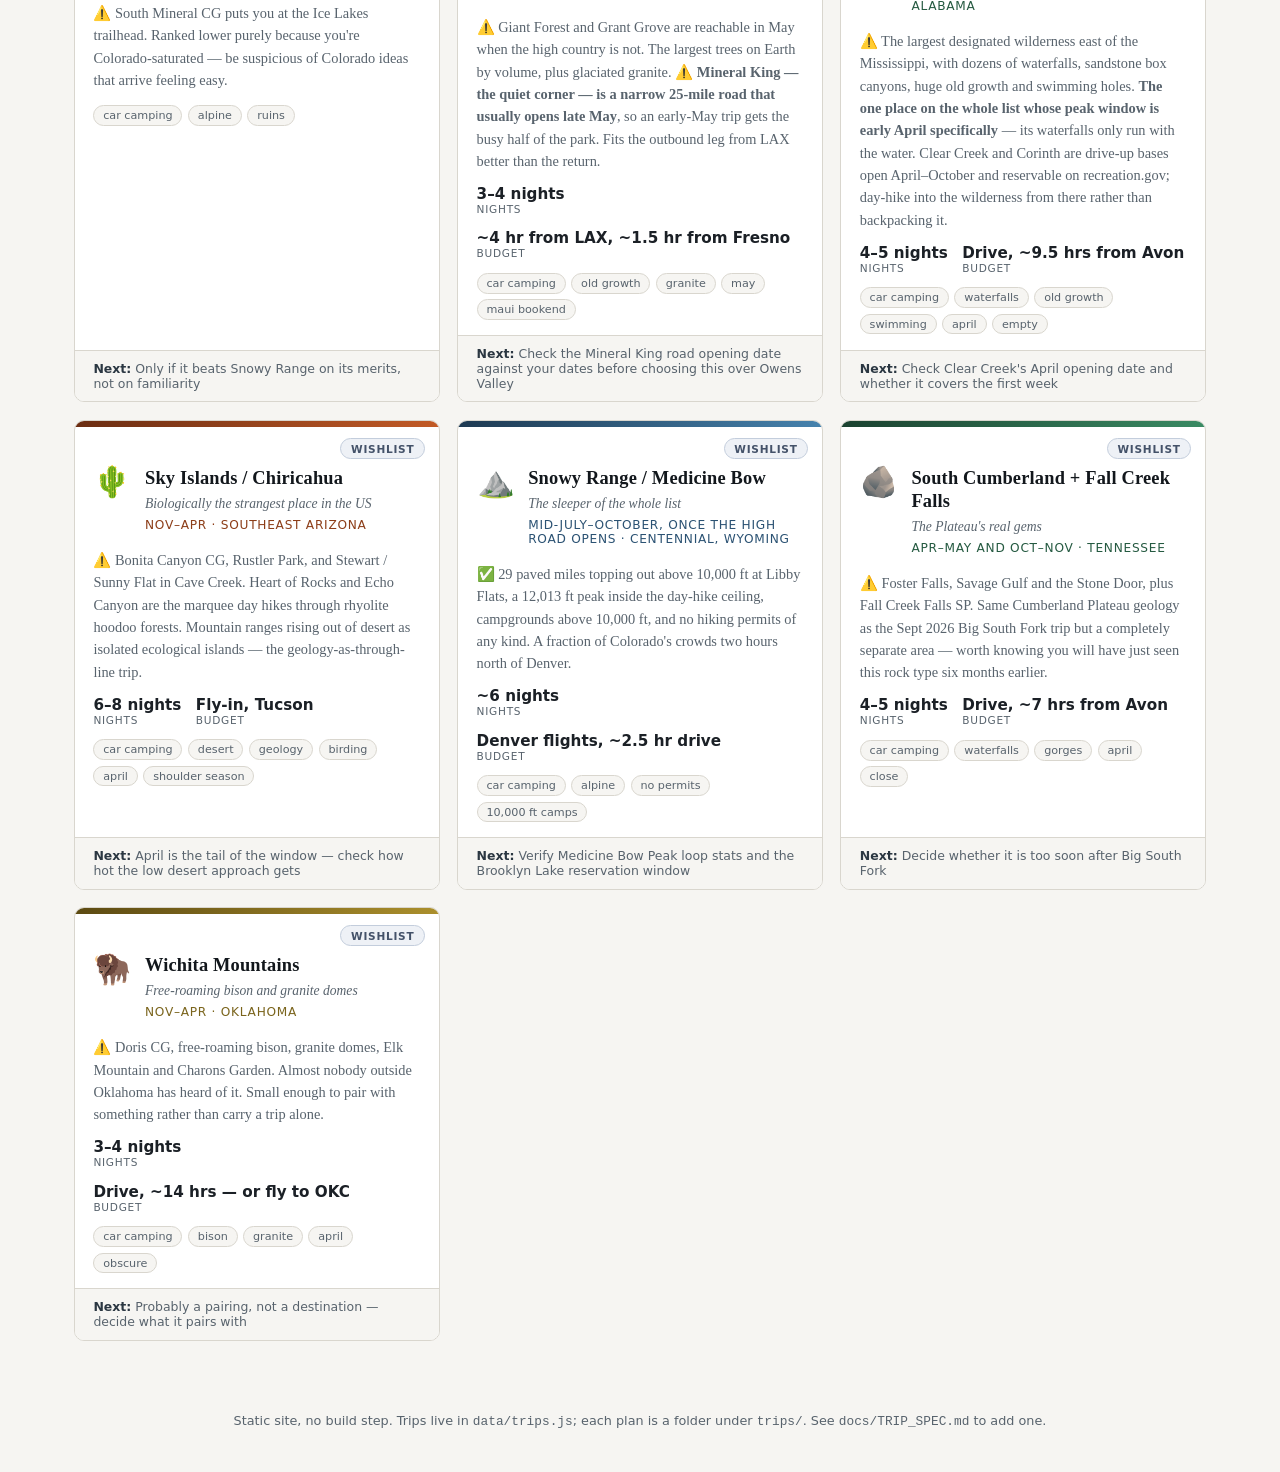
==== commit fd33cf6d: "Merge the Calendar branch Two sessions worked this branch in parallel and landed on the same problem" ====
--- a/index.html
+++ b/index.html
@@ -25,6 +25,7 @@
   <nav class="tabs" id="tabs" aria-label="Sections">
     <button class="tab-btn active" data-tab="trips">Trips</button>
     <button class="tab-btn" data-tab="agenda">Agenda</button>
+    <button class="tab-btn" data-tab="calendar">Calendar</button>
     <button class="tab-btn" data-tab="map">Map</button>
     <button class="tab-btn" data-tab="gear">Gear Locker</button>
     <button class="tab-btn" data-tab="playbook">Playbook</button>
@@ -48,6 +49,7 @@
     <div id="hub-map-wrap"><div id="map"></div></div>
   </section>
 
+  <section id="panel-calendar" class="panel"></section>
   <section id="panel-gear" class="panel"></section>
   <section id="panel-playbook" class="panel"></section>
 </main>
--- a/css/base.css
+++ b/css/base.css
@@ -1,23 +1,24 @@
 /* ==========================================================================
    base.css — shared tokens + primitives for the hub and every trip page.
    Theme colors are CSS custom properties (--t-*) so a trip can re-skin the
-   whole site by setting them on :root. Defaults below are the "ocean" theme.
-   See js/themes.js for the presets.
+   whole site by setting them on :root. Defaults below are the neutral
+   "basecamp" palette — the hub's own, and a deliberately place-less
+   pre-JS fallback. applyTheme() overwrites these. See js/themes.js.
    ========================================================================== */
 
 :root {
-  --t-950: #071f21;
-  --t-900: #0a2e31;
-  --t-800: #0f5257;
-  --t-700: #146b71;
-  --t-500: #1f8f96;
-  --t-300: #6fc4c9;
-  --t-sand: #e8dfc8;
-  --t-sand-dim: #cbc0a1;
-  --t-paper: #fbfaf6;
-  --t-ink: #16211f;
-  --t-ink-dim: #4a5a57;
-  --t-line: #dcd4bd;
+  --t-950: #12171c;
+  --t-900: #1b232b;
+  --t-800: #2b3742;
+  --t-700: #3c4b59;
+  --t-500: #6d8193;
+  --t-300: #a8bcca;
+  --t-sand: #e8d9b4;
+  --t-sand-dim: #b8a87e;
+  --t-paper: #f6f5f2;
+  --t-ink: #1b2026;
+  --t-ink-dim: #58636d;
+  --t-line: #d9d6ce;
 
   --warn-bg: #fdece4;
   --warn-border: #c9581f;
@@ -27,7 +28,7 @@
   --ok-ink: #1f5e39;
 
   --radius: 10px;
-  --shadow: 0 2px 10px rgba(7, 31, 33, 0.12);
+  --shadow: 0 2px 10px rgba(18, 23, 28, 0.13);
   --ui: system-ui, -apple-system, "Segoe UI", sans-serif;
 
   font-family: "Iowan Old Style", "Palatino Linotype", Georgia, "Times New Roman", serif;
--- a/css/hub.css
+++ b/css/hub.css
@@ -272,3 +272,109 @@
   margin-top: 0.3em;
 }
 .trip-card .card-countdown.soon { color: var(--warn-border); }
+
+/* ---------- Calendar ---------- */
+
+.cal-h {
+  font-family: var(--ui);
+  font-size: 0.78rem;
+  text-transform: uppercase;
+  letter-spacing: 0.09em;
+  color: var(--t-ink-dim);
+  margin: 1.8rem 0 0.7rem;
+  padding-bottom: 0.35rem;
+  border-bottom: 1px solid var(--t-line);
+}
+
+.booked-list { list-style: none; margin: 0 0 0.5rem; padding: 0; }
+.booked-list li {
+  display: flex;
+  align-items: baseline;
+  gap: 0.6rem;
+  flex-wrap: wrap;
+  padding: 0.5rem 0.7rem;
+  border-left: 3px solid var(--c-800, var(--t-800));
+  background: #fff;
+  border-radius: 0 var(--radius) var(--radius) 0;
+  margin-bottom: 0.35rem;
+  box-shadow: 0 1px 3px rgba(18, 23, 28, 0.06);
+}
+.booked-list li span { font-family: var(--ui); font-size: 0.8rem; color: var(--t-ink-dim); }
+.booked-list li b { font-weight: 600; }
+.booked-list li a { text-decoration: none; }
+.booked-list li a:hover { text-decoration: underline; }
+
+.window-row {
+  display: flex;
+  gap: 1.1rem;
+  align-items: flex-start;
+  background: #fff;
+  border: 1px solid var(--t-line);
+  border-radius: var(--radius);
+  padding: 0.85rem 1rem;
+  margin-bottom: 0.6rem;
+}
+.window-row.big { border-color: var(--t-500); box-shadow: 0 1px 8px rgba(18, 23, 28, 0.08); }
+.window-row.claimed { background: linear-gradient(90deg, rgba(0,0,0,0.02), #fff 60%); }
+
+.window-when { flex: 0 0 8.5rem; font-family: var(--ui); }
+.window-when .w-range { font-weight: 700; font-size: 0.92rem; color: var(--t-950); }
+.window-when .w-days { font-size: 1.35rem; font-weight: 700; color: var(--t-700); line-height: 1.1; }
+.window-when .w-fit { font-size: 0.7rem; color: var(--t-ink-dim); margin-top: 0.15rem; }
+
+.window-body { flex: 1 1 auto; min-width: 0; }
+
+.claim {
+  display: flex;
+  flex-wrap: wrap;
+  align-items: baseline;
+  gap: 0.5rem;
+  padding: 0.5rem 0.7rem;
+  border-radius: var(--radius);
+  background: color-mix(in srgb, var(--c-500, #888) 12%, #fff);
+  border: 1px solid var(--c-500, var(--t-line));
+  margin-bottom: 0.6rem;
+}
+.claim-tag {
+  font-family: var(--ui);
+  font-size: 0.62rem;
+  font-weight: 700;
+  text-transform: uppercase;
+  letter-spacing: 0.08em;
+  background: var(--c-800, var(--t-800));
+  color: #fff;
+  padding: 0.12rem 0.4rem;
+  border-radius: 3px;
+}
+.claim-when { font-family: var(--ui); font-size: 0.74rem; color: var(--c-700, var(--t-700)); font-weight: 600; }
+.claim-next { font-family: var(--ui); font-size: 0.76rem; color: var(--t-ink-dim); flex-basis: 100%; }
+.claim + .claim { margin-top: -0.2rem; }
+
+.cand-group { display: flex; gap: 0.6rem; align-items: baseline; margin-bottom: 0.35rem; }
+.cand-mode {
+  flex: 0 0 5.6rem;
+  font-family: var(--ui);
+  font-size: 0.72rem;
+  font-weight: 700;
+  color: var(--t-ink-dim);
+  text-transform: uppercase;
+  letter-spacing: 0.04em;
+}
+.cand-list { display: flex; flex-wrap: wrap; gap: 0.3rem; }
+.cand {
+  font-family: var(--ui);
+  font-size: 0.75rem;
+  padding: 0.18rem 0.5rem;
+  border-radius: 999px;
+  background: #fff;
+  border: 1px solid var(--c-500, var(--t-line));
+  color: var(--c-700, var(--t-700));
+  white-space: nowrap;
+}
+.cand.more { border-style: dashed; color: var(--t-ink-dim); border-color: var(--t-line); }
+
+@media (max-width: 640px) {
+  .window-row { flex-direction: column; gap: 0.5rem; }
+  .window-when { flex: none; display: flex; align-items: baseline; gap: 0.6rem; }
+  .cand-group { flex-direction: column; gap: 0.2rem; }
+}
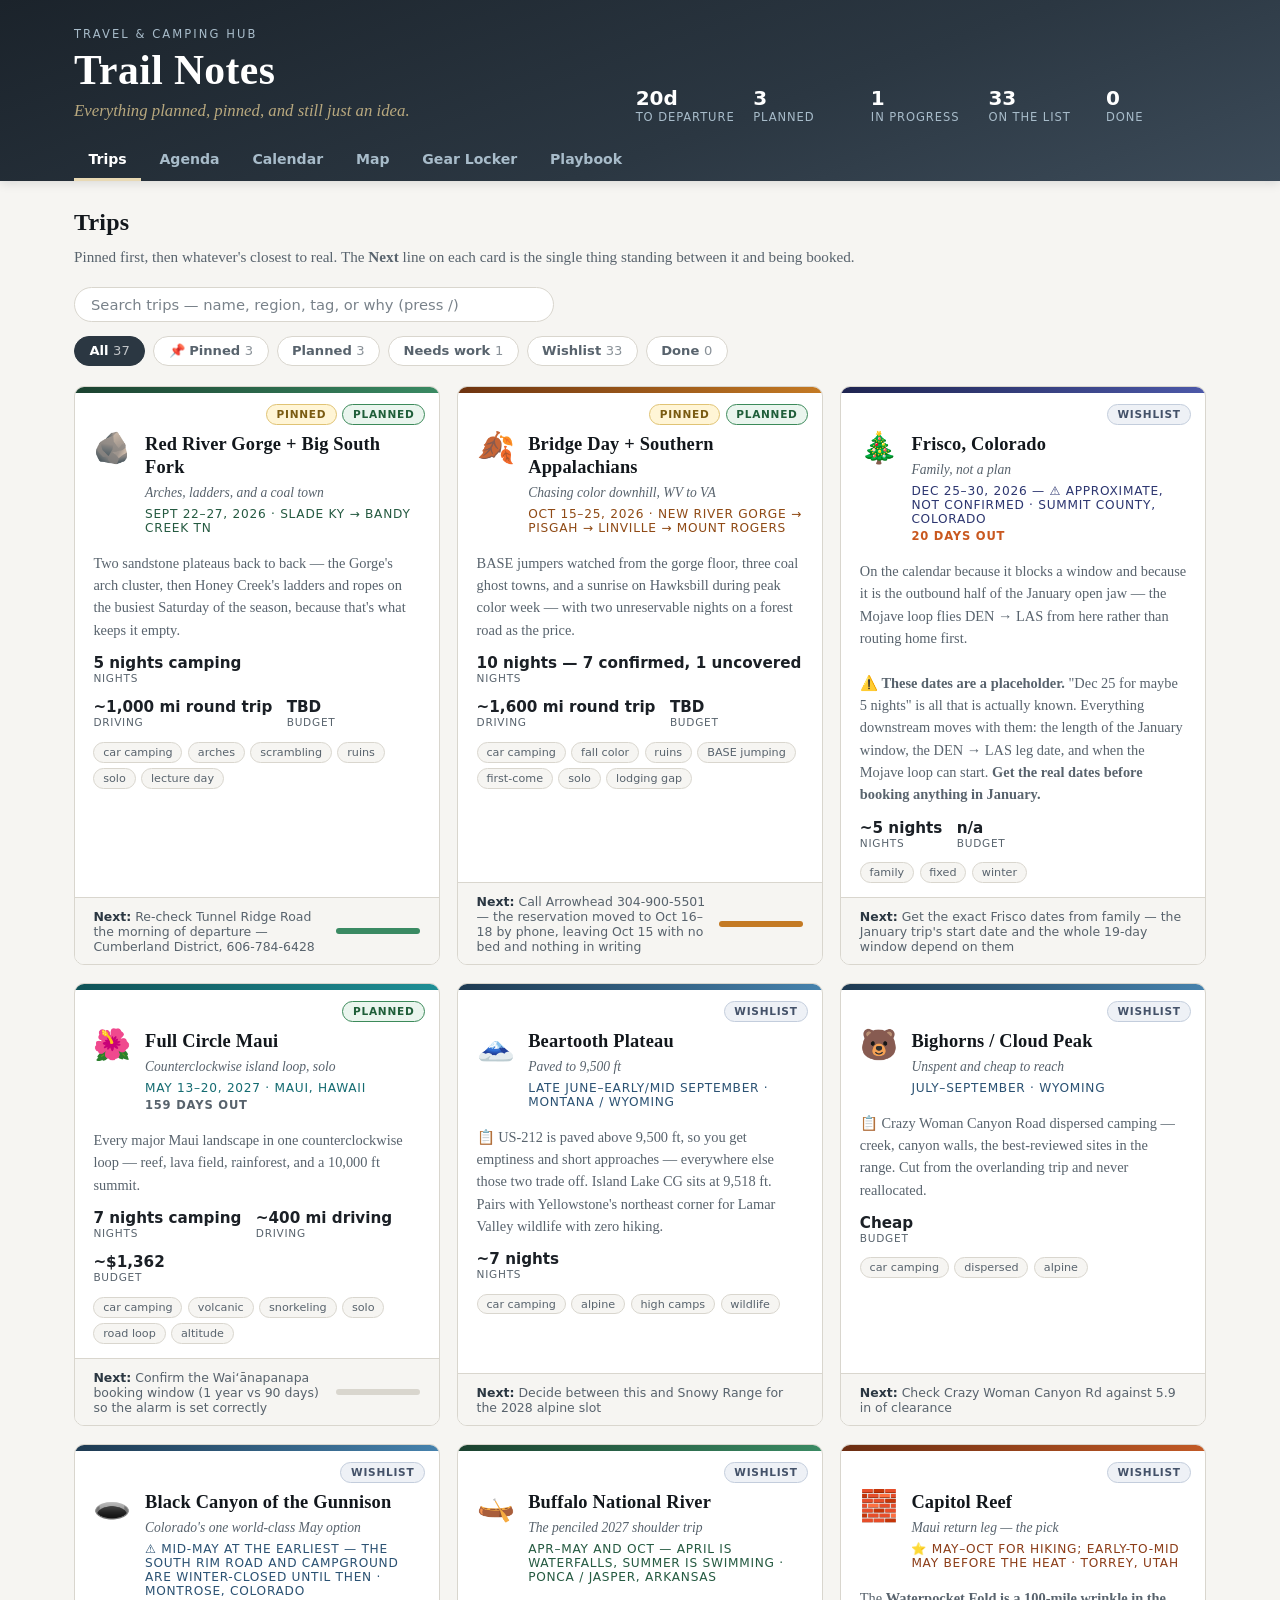
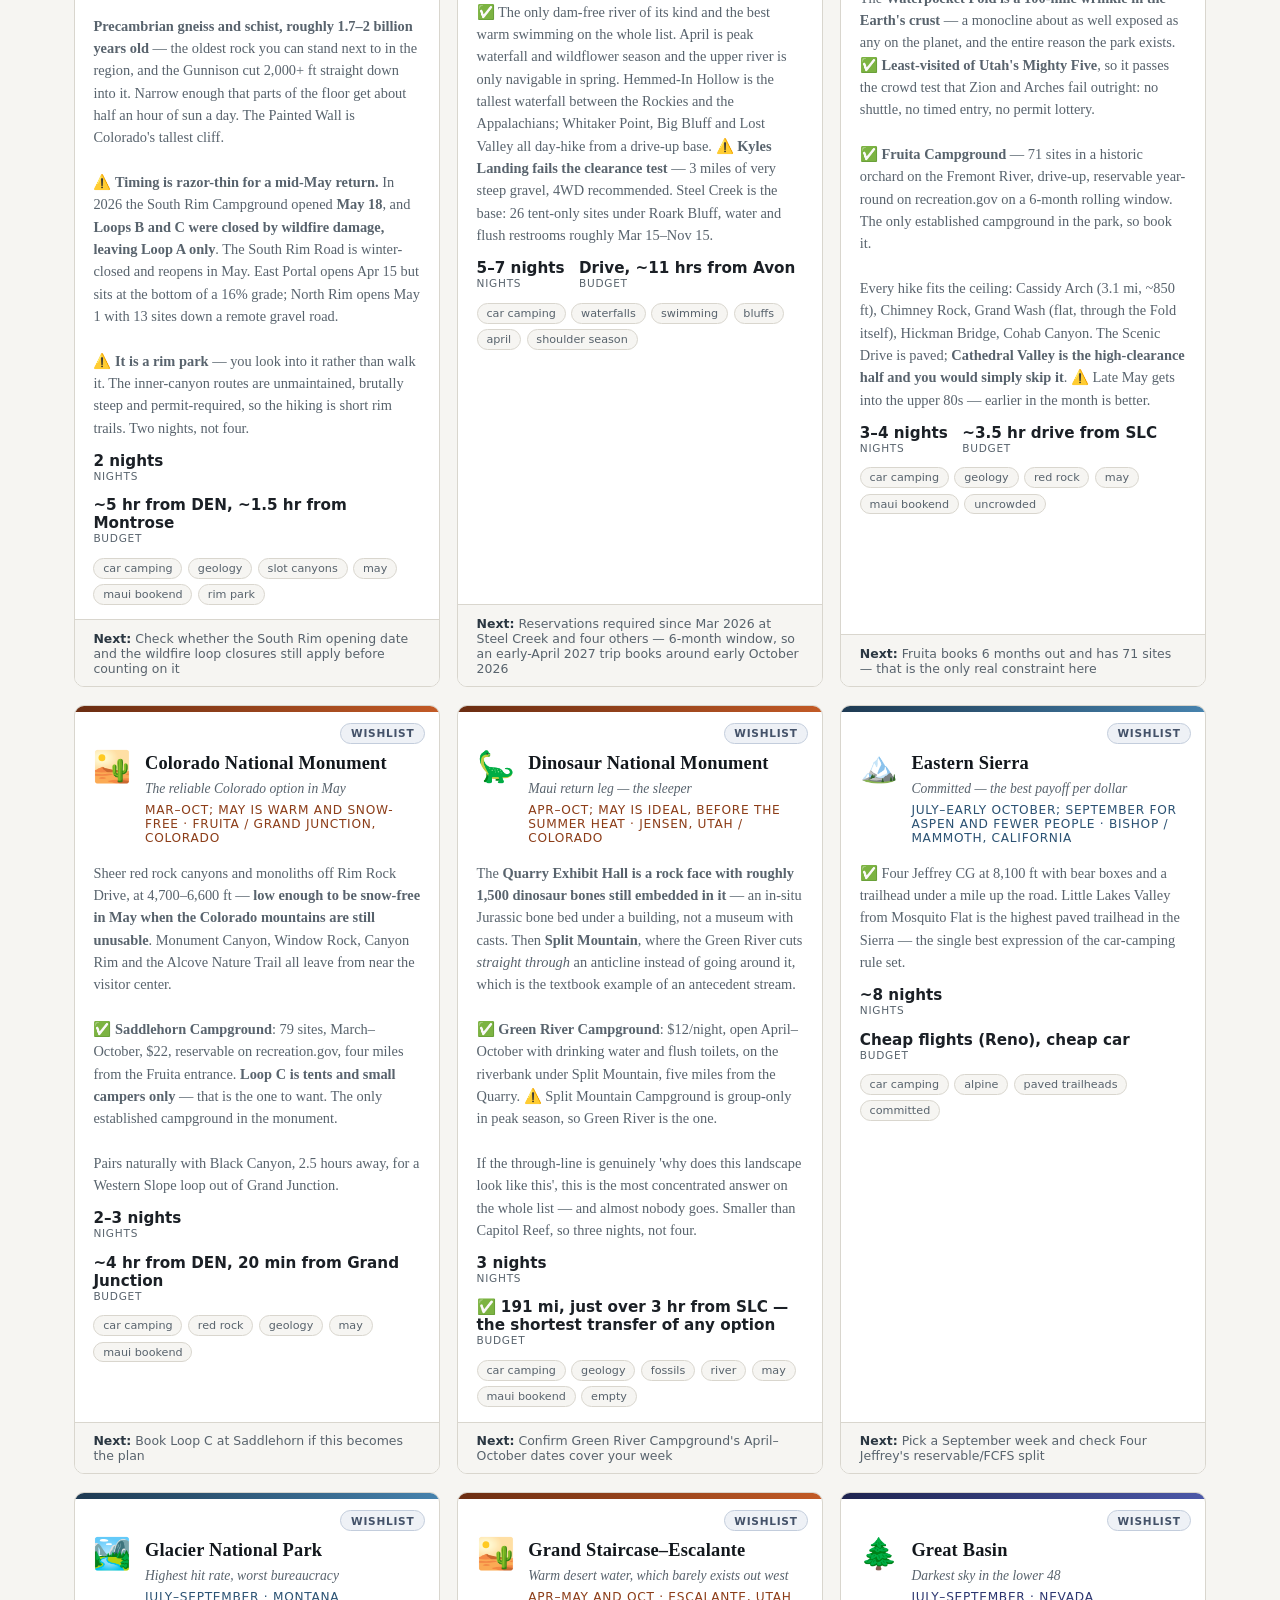
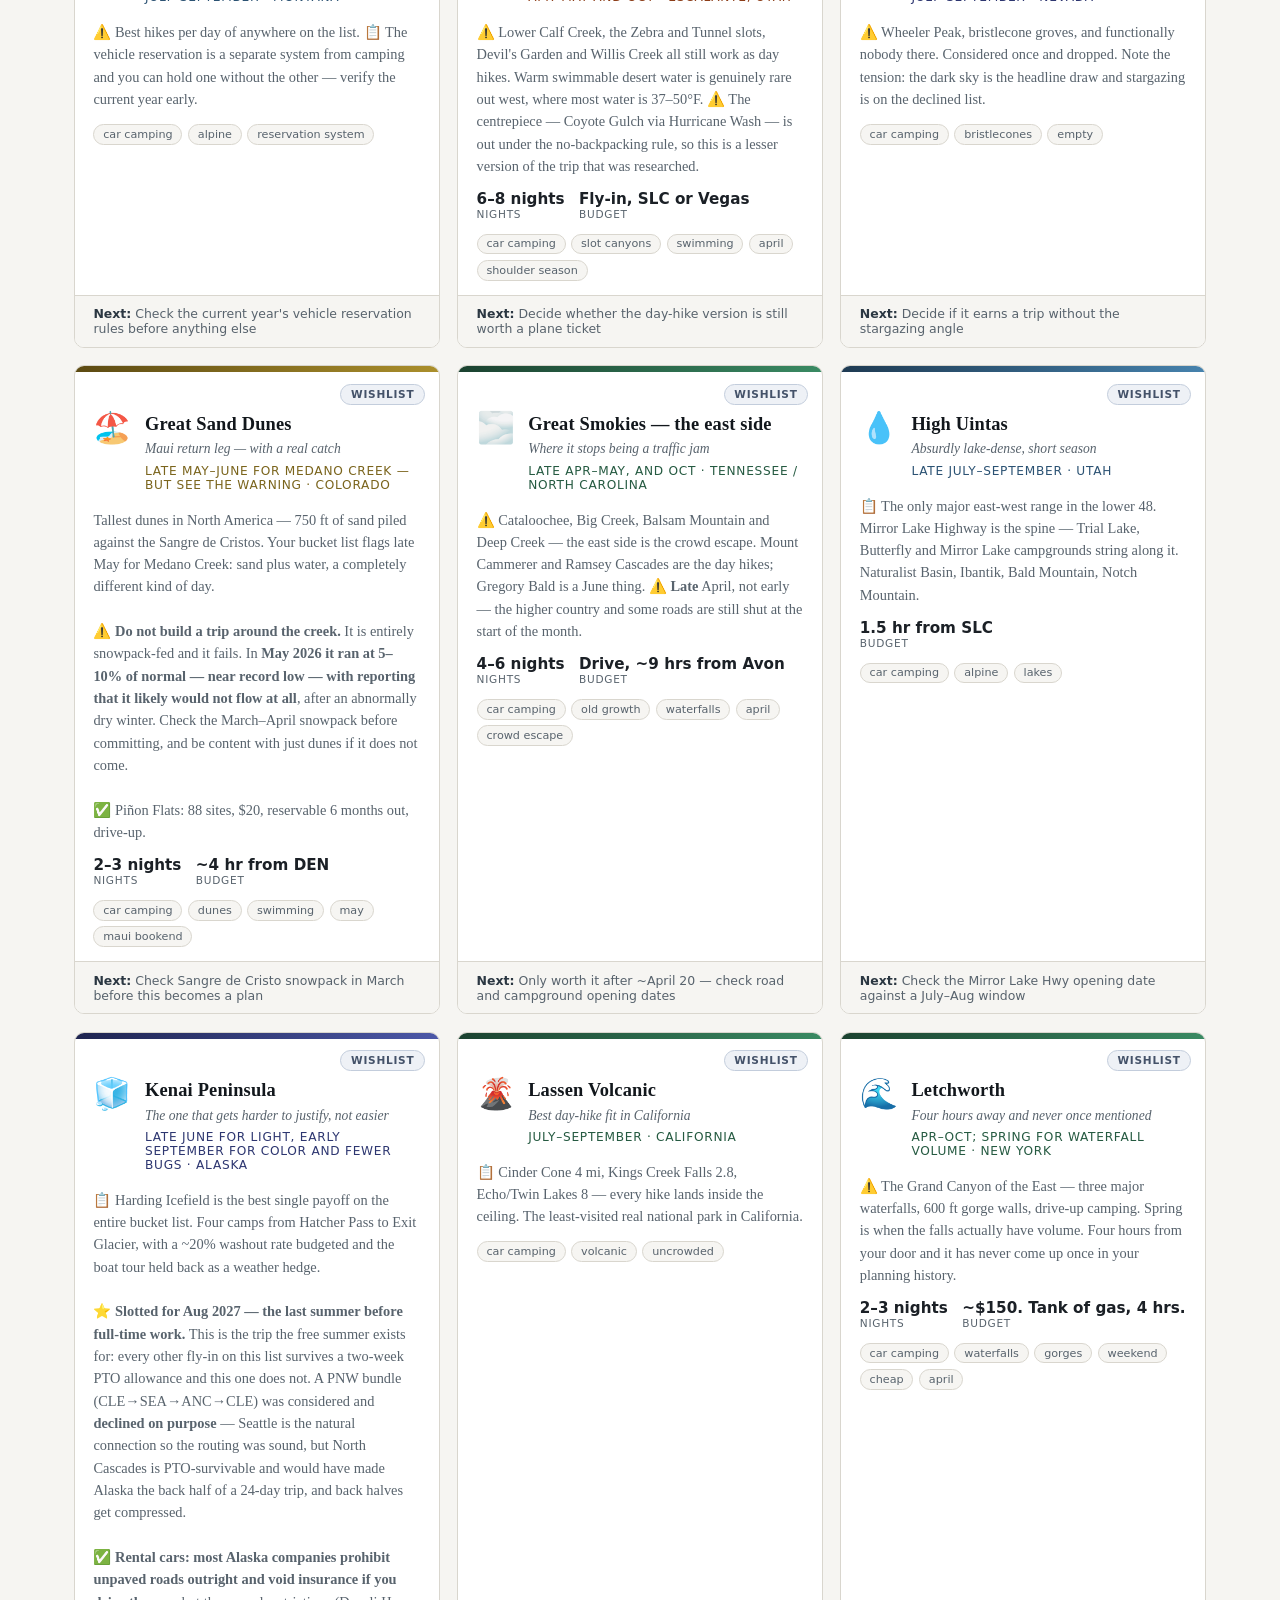
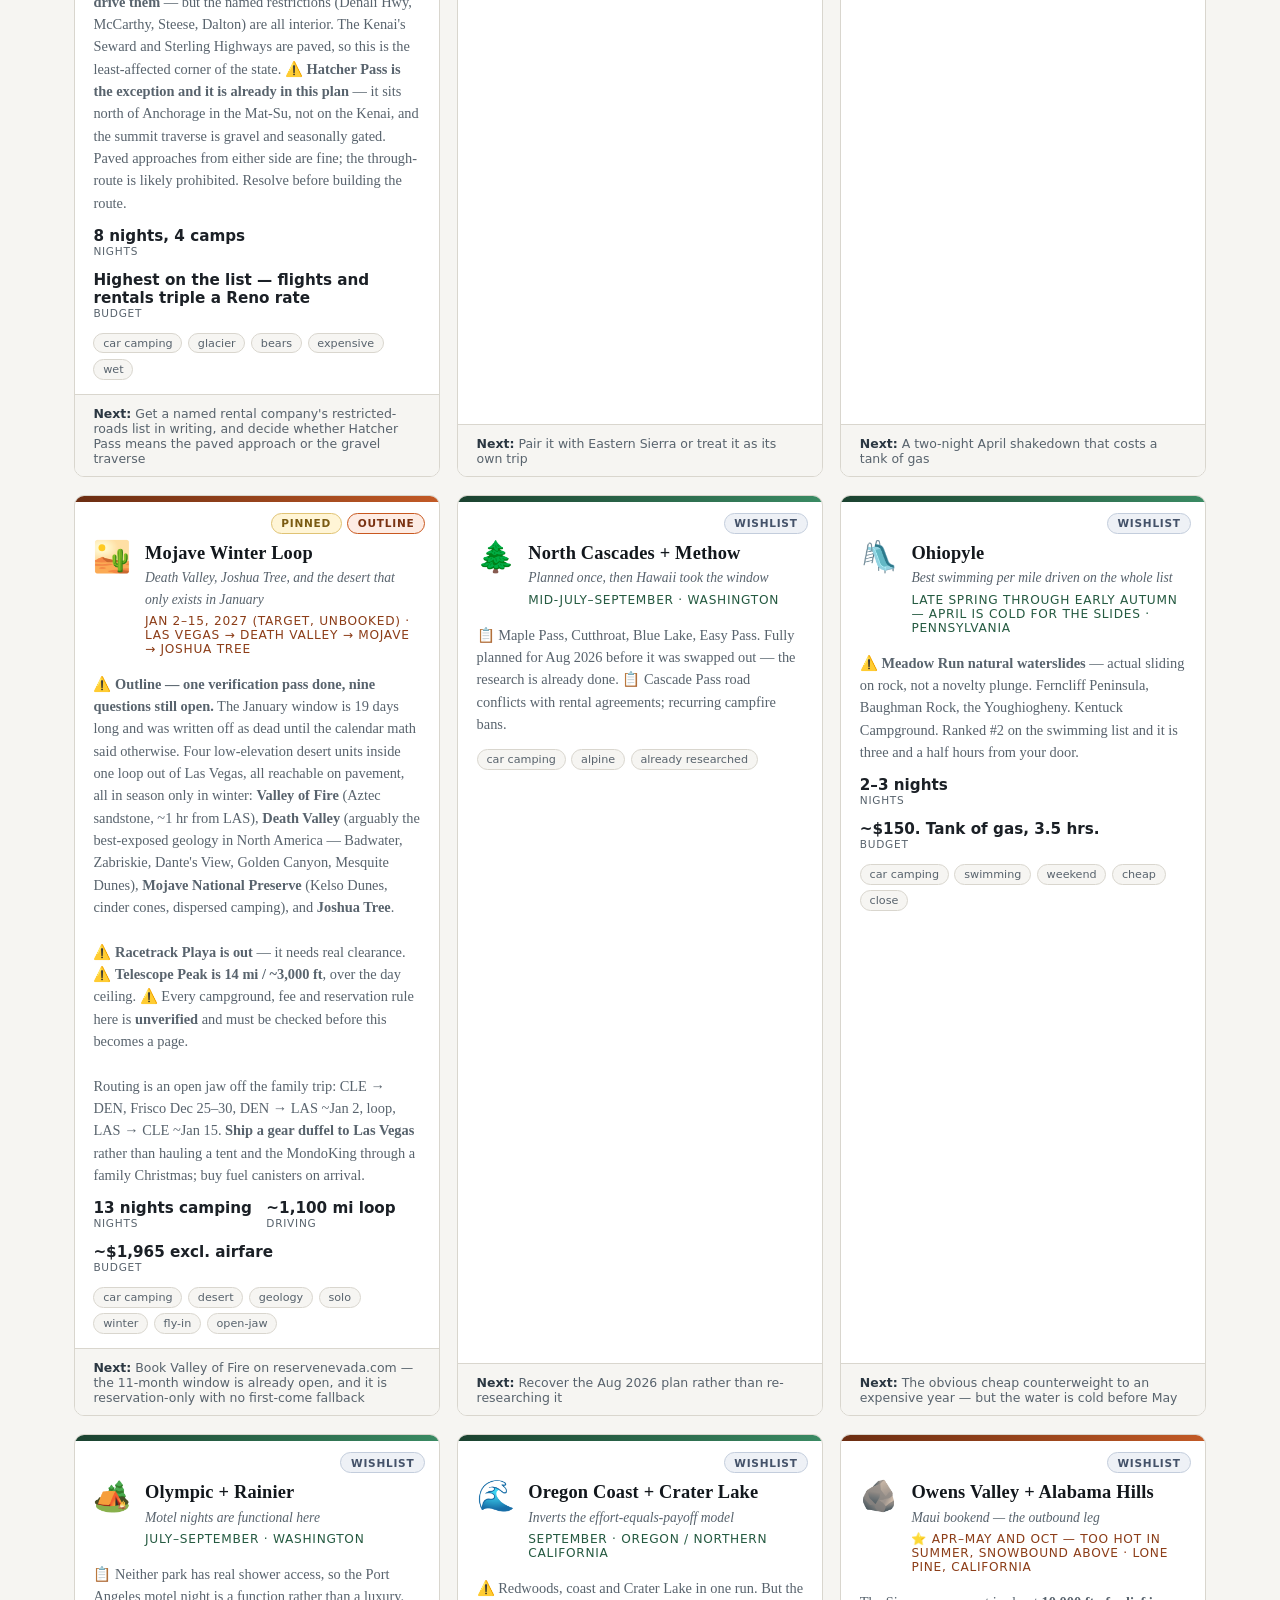
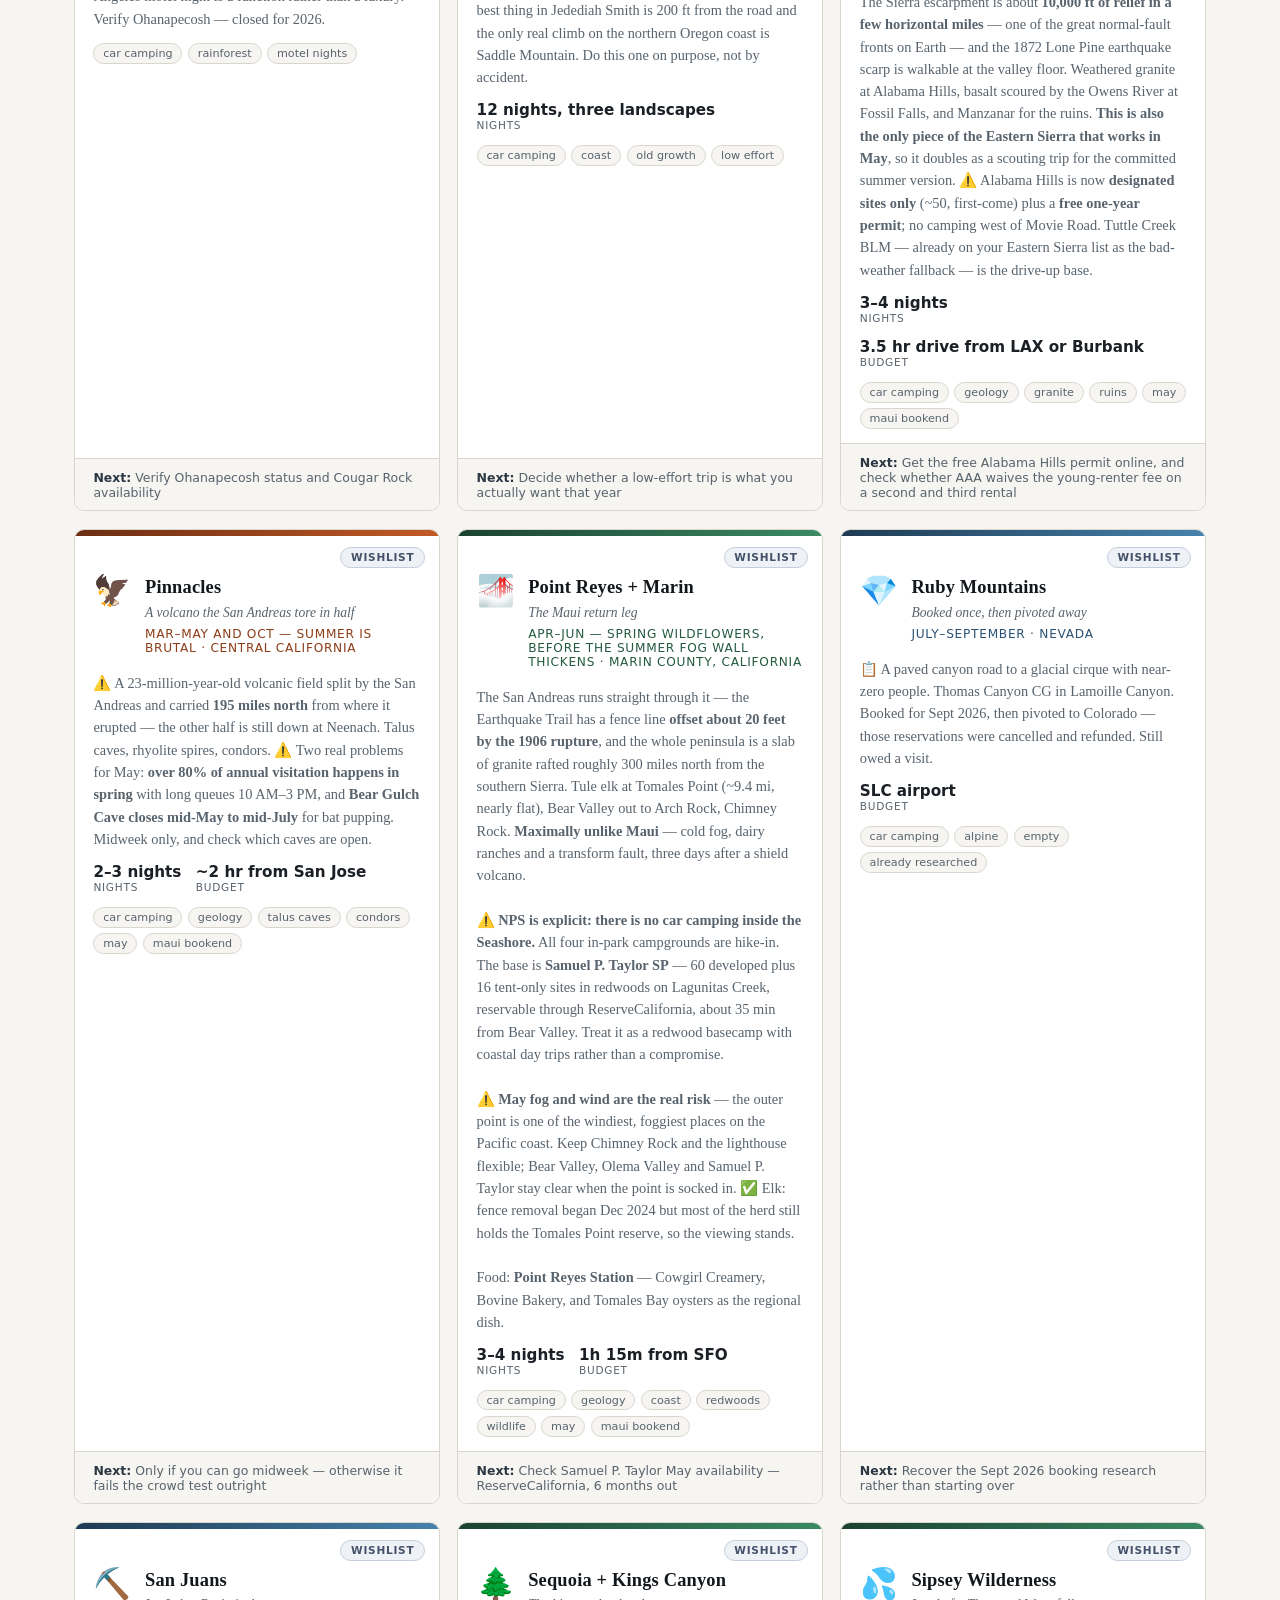
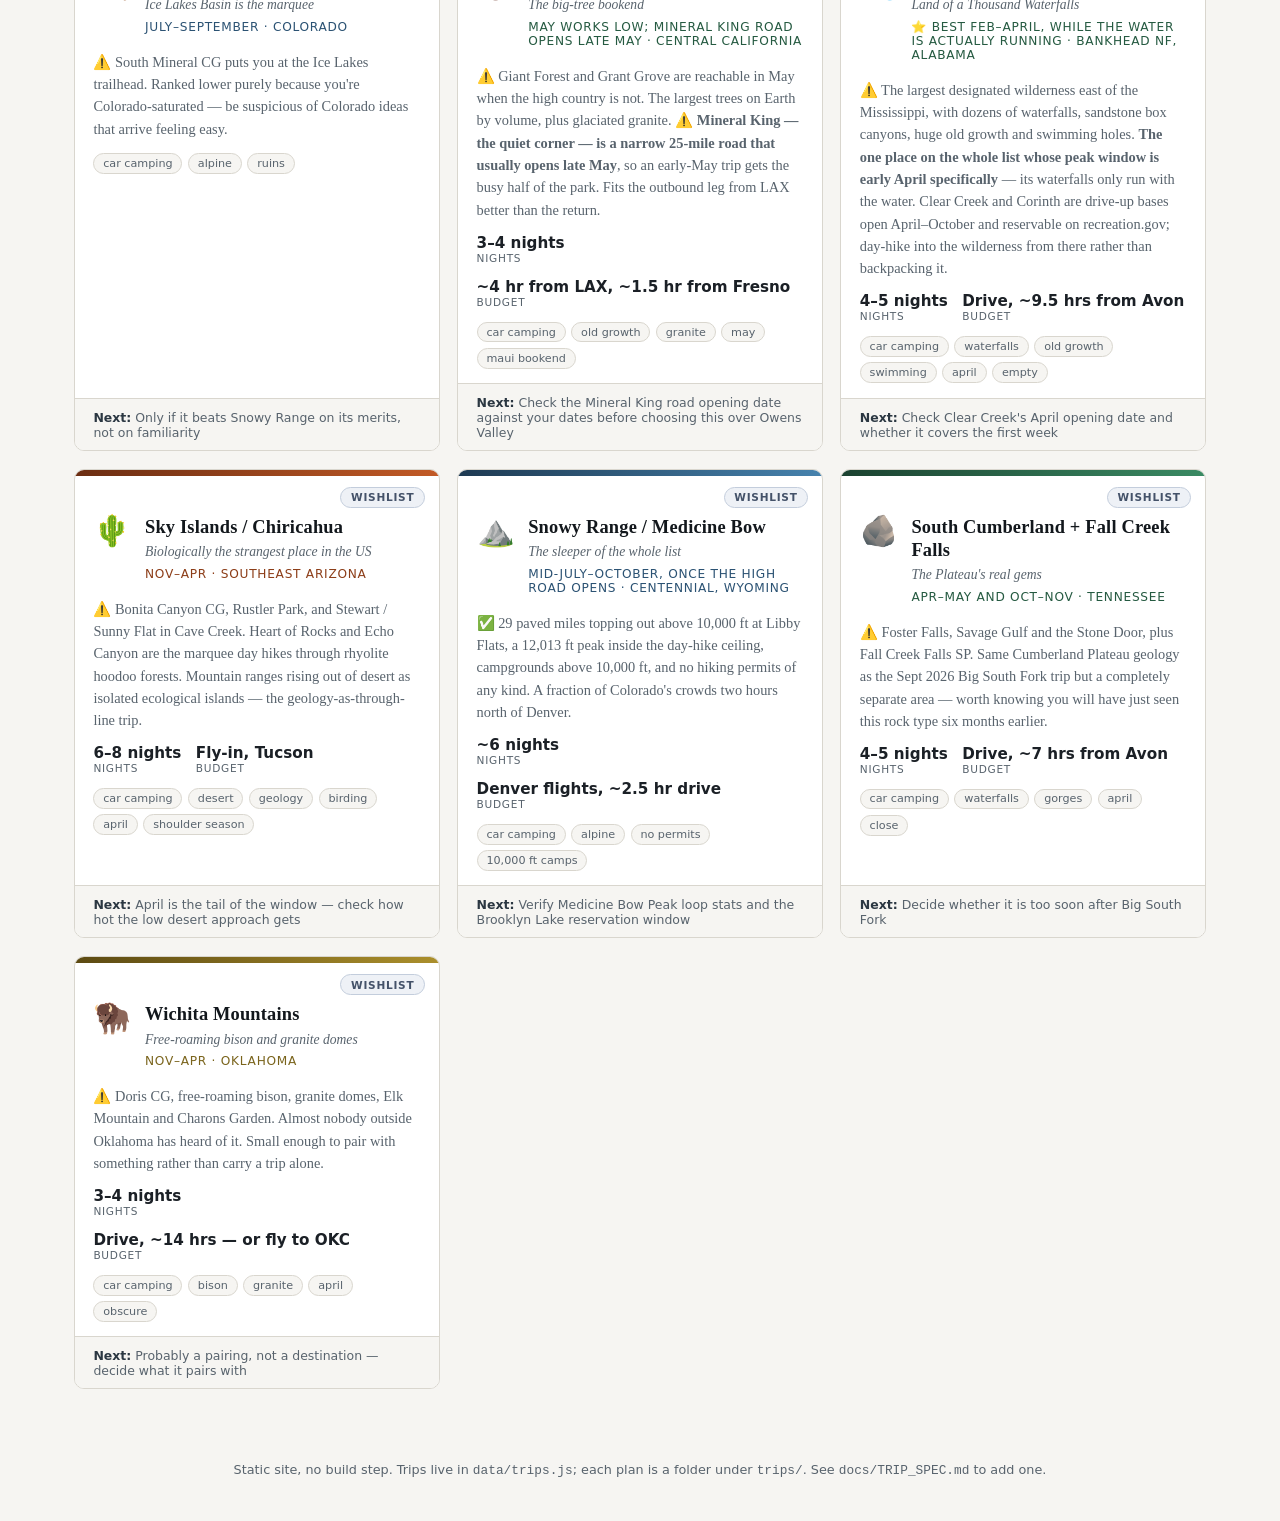
==== commit 13f9d99e: "Search the hub, and bring Maui onto the current data shape Two things left on the table.  Search. 37" ====
--- a/index.html
+++ b/index.html
@@ -36,6 +36,12 @@
   <section id="panel-trips" class="panel active">
     <h2 class="section-title">Trips</h2>
     <p class="section-sub">Pinned first, then whatever's closest to real. The <b>Next</b> line on each card is the single thing standing between it and being booked.</p>
+    <div class="search-row">
+      <input type="search" id="trip-search" class="search-box" autocomplete="off" spellcheck="false"
+             placeholder="Search trips — name, region, tag, or why (press /)"
+             aria-label="Search trips" />
+      <span class="search-count" id="search-count" aria-live="polite"></span>
+    </div>
     <div class="filter-bar" id="filter-bar"></div>
     <div class="trip-grid" id="trip-grid"></div>
   </section>
--- a/css/hub.css
+++ b/css/hub.css
@@ -378,3 +378,33 @@
   .window-when { flex: none; display: flex; align-items: baseline; gap: 0.6rem; }
   .cand-group { flex-direction: column; gap: 0.2rem; }
 }
+
+/* ---------- Search ----------
+   Sits above the status filters because it is the coarser instrument: you
+   usually know roughly what you're looking for before you know what state
+   it's in. */
+
+.search-row { display: flex; align-items: center; gap: 0.75rem; margin-bottom: 0.85rem; }
+
+.search-box {
+  flex: 1 1 auto;
+  max-width: 30rem;
+  font-family: var(--ui);
+  font-size: 0.92rem;
+  color: var(--t-ink);
+  background: #fff;
+  border: 1px solid var(--t-line);
+  border-radius: 999px;
+  padding: 0.5rem 1rem;
+}
+.search-box::placeholder { color: var(--t-ink-dim); opacity: 0.8; }
+.search-box:focus {
+  outline: none;
+  border-color: var(--t-500);
+  box-shadow: 0 0 0 3px color-mix(in srgb, var(--t-500) 22%, transparent);
+}
+.search-count { font-family: var(--ui); font-size: 0.8rem; color: var(--t-ink-dim); white-space: nowrap; }
+
+@media (max-width: 600px) {
+  .search-box { max-width: none; }
+}
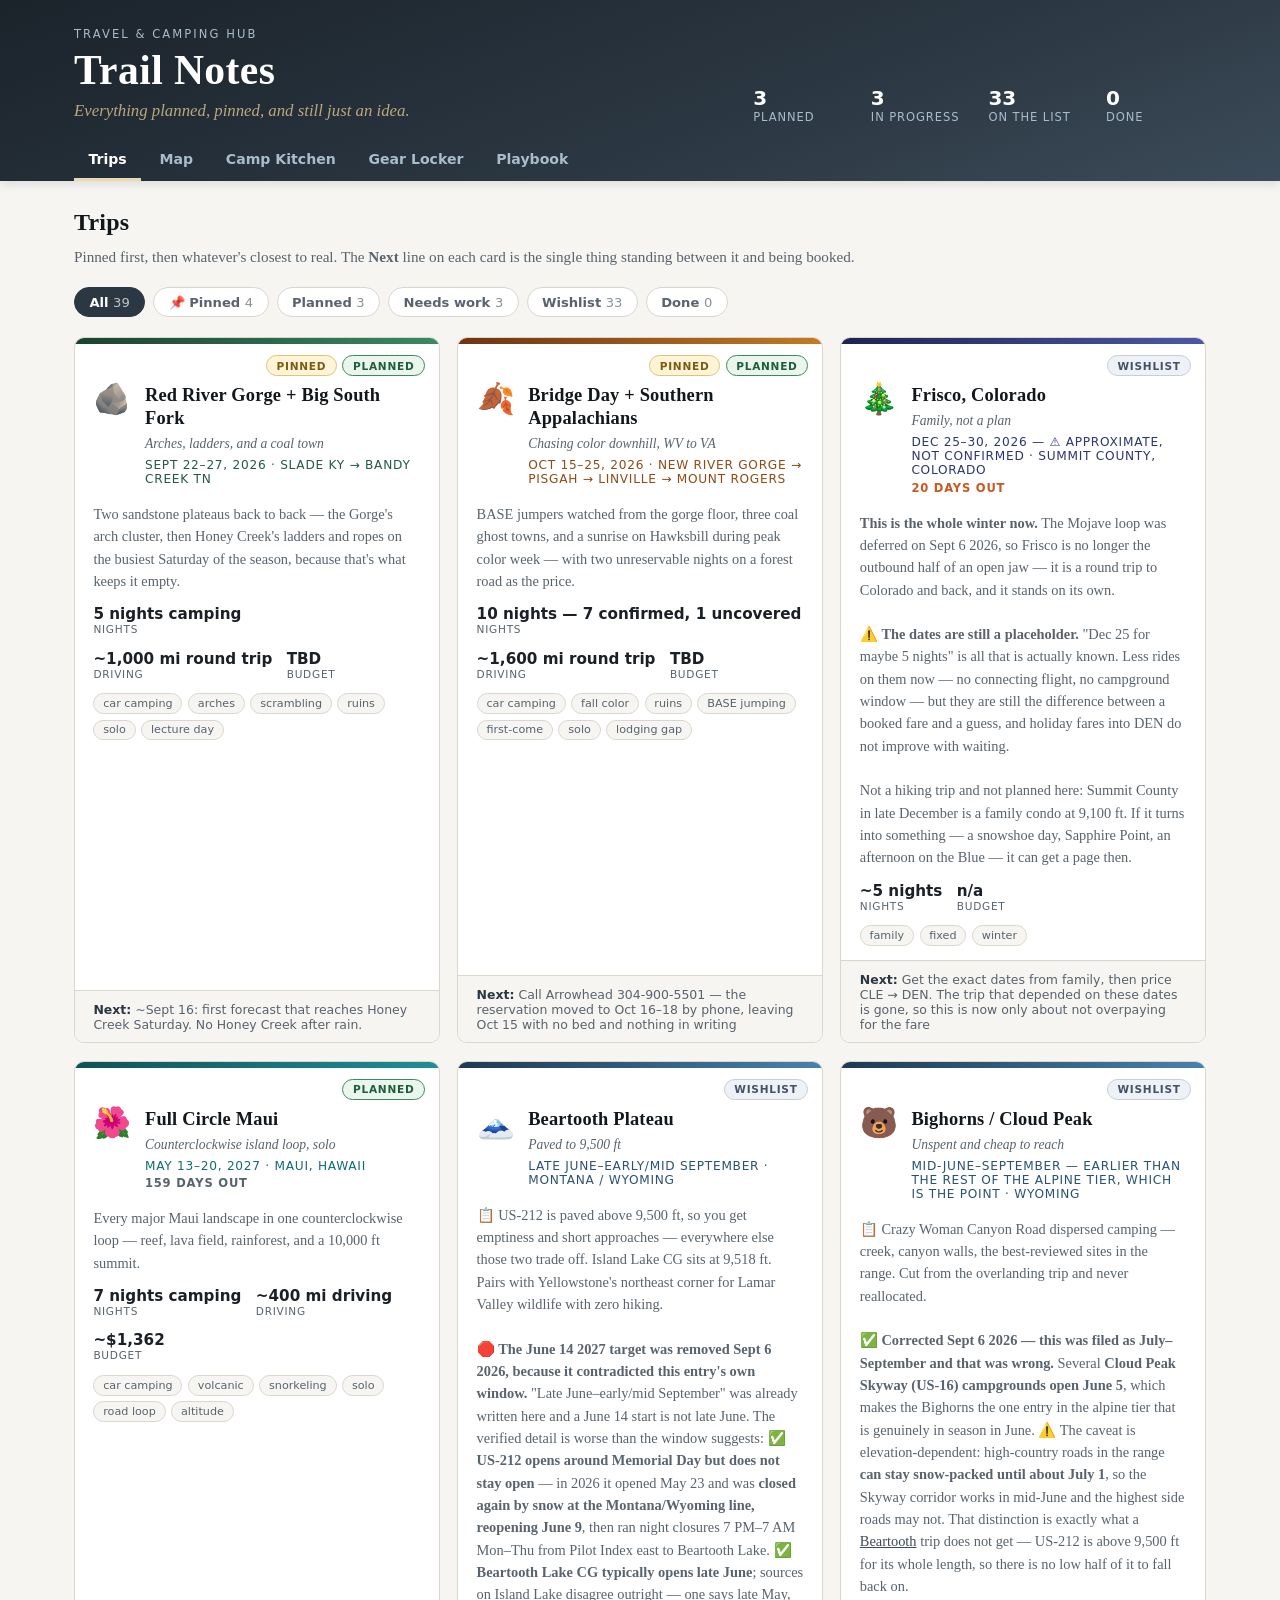
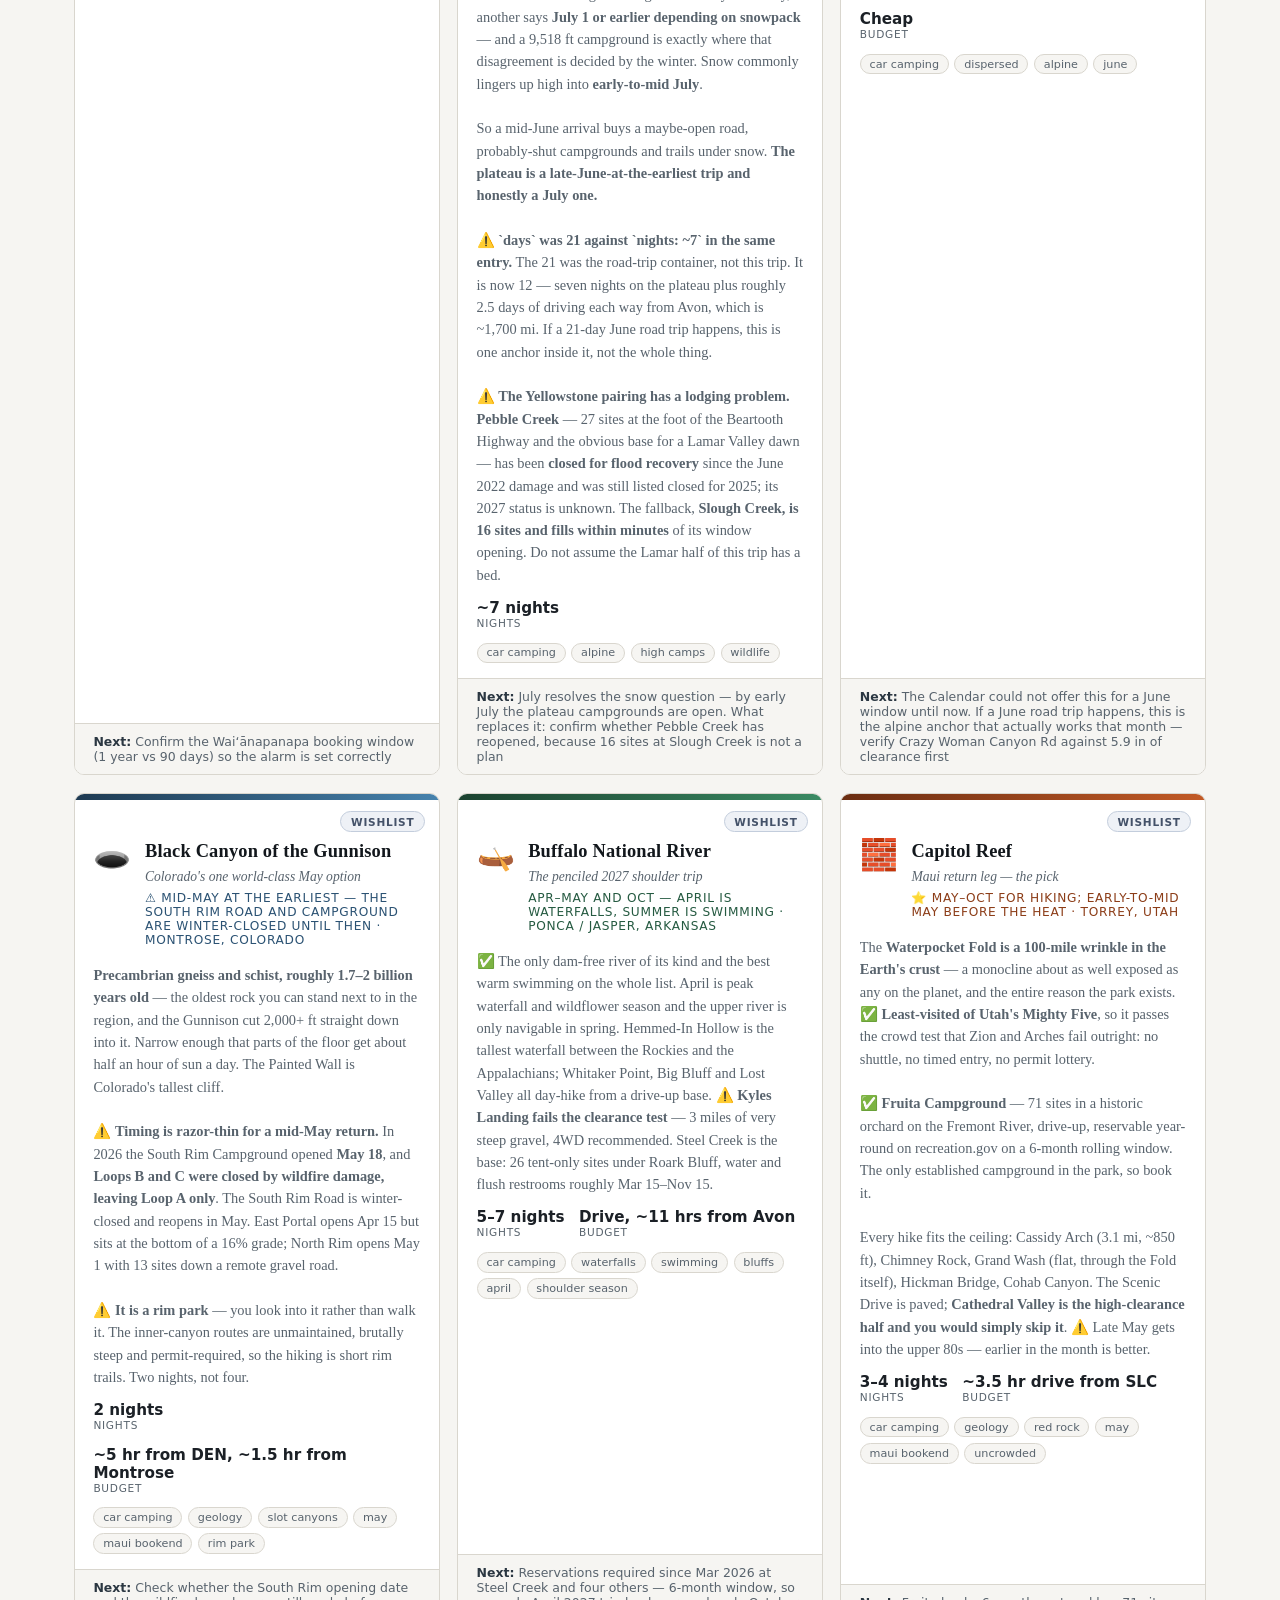
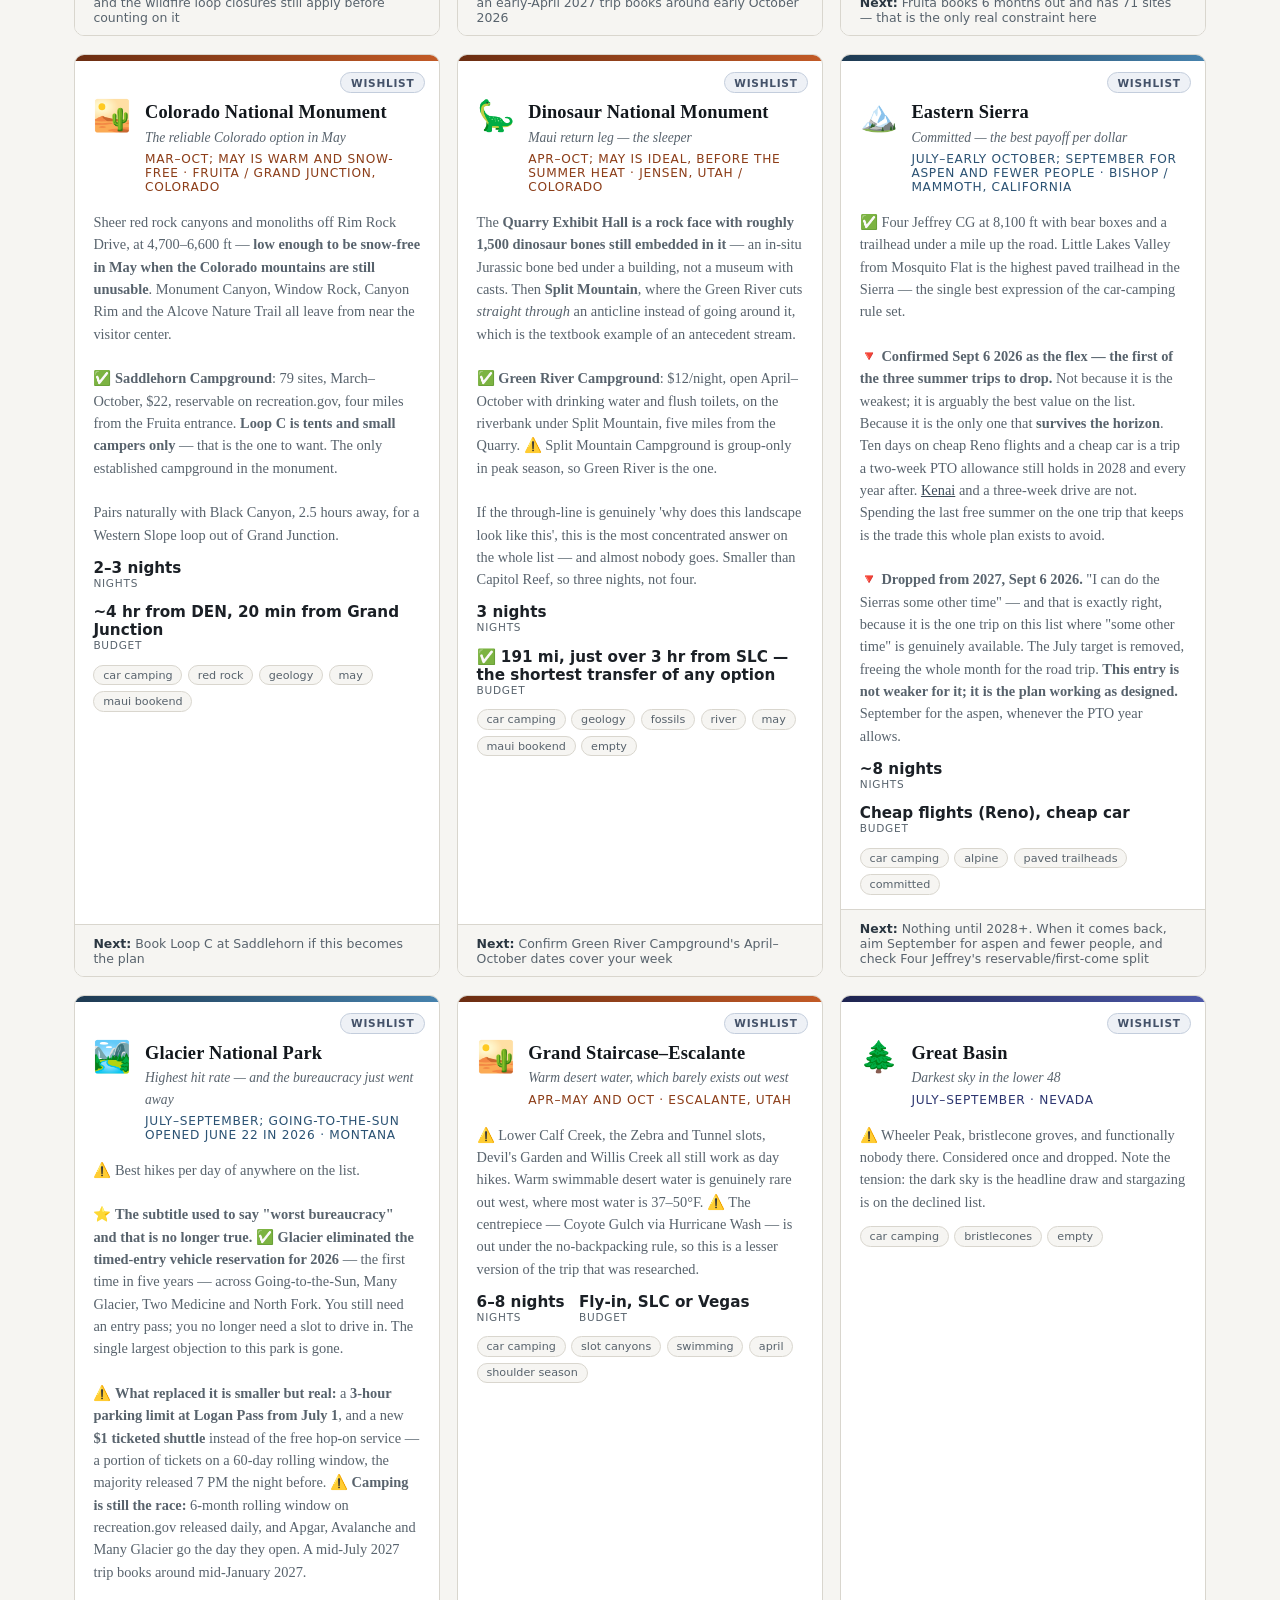
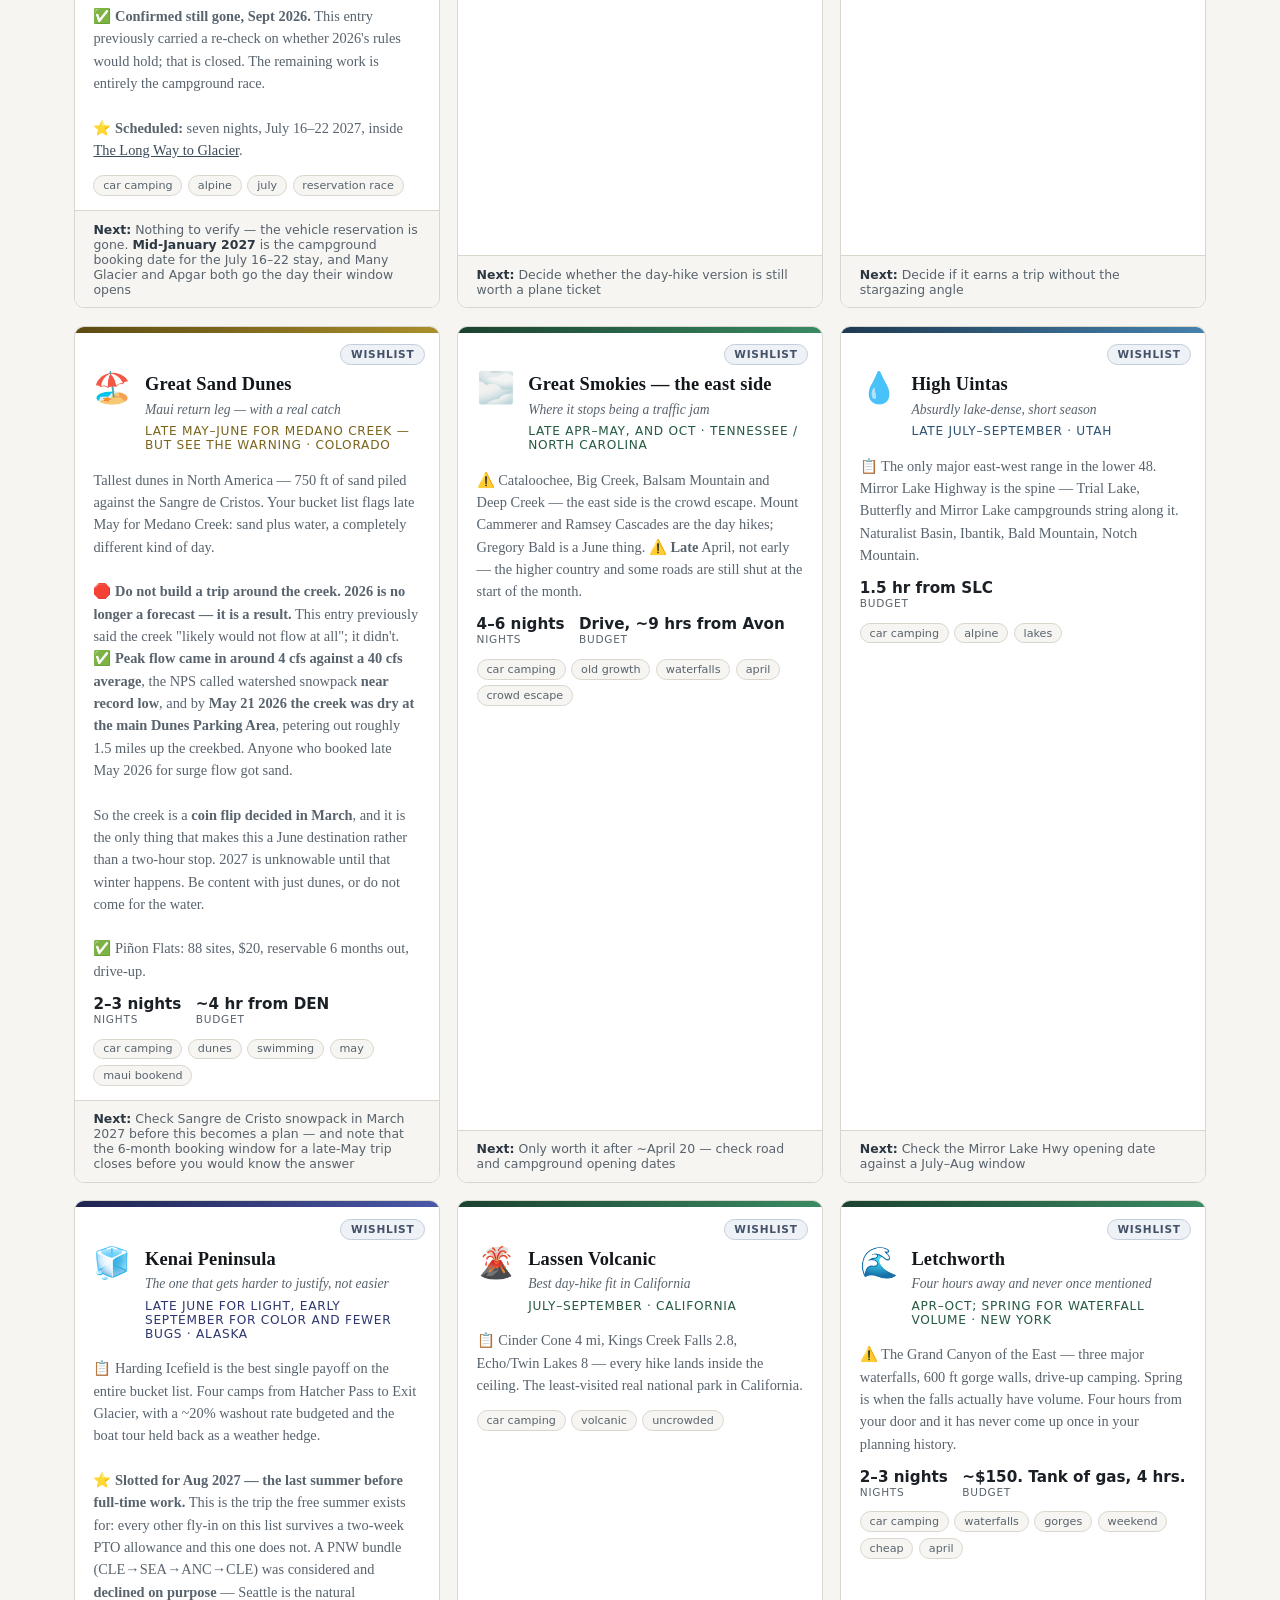
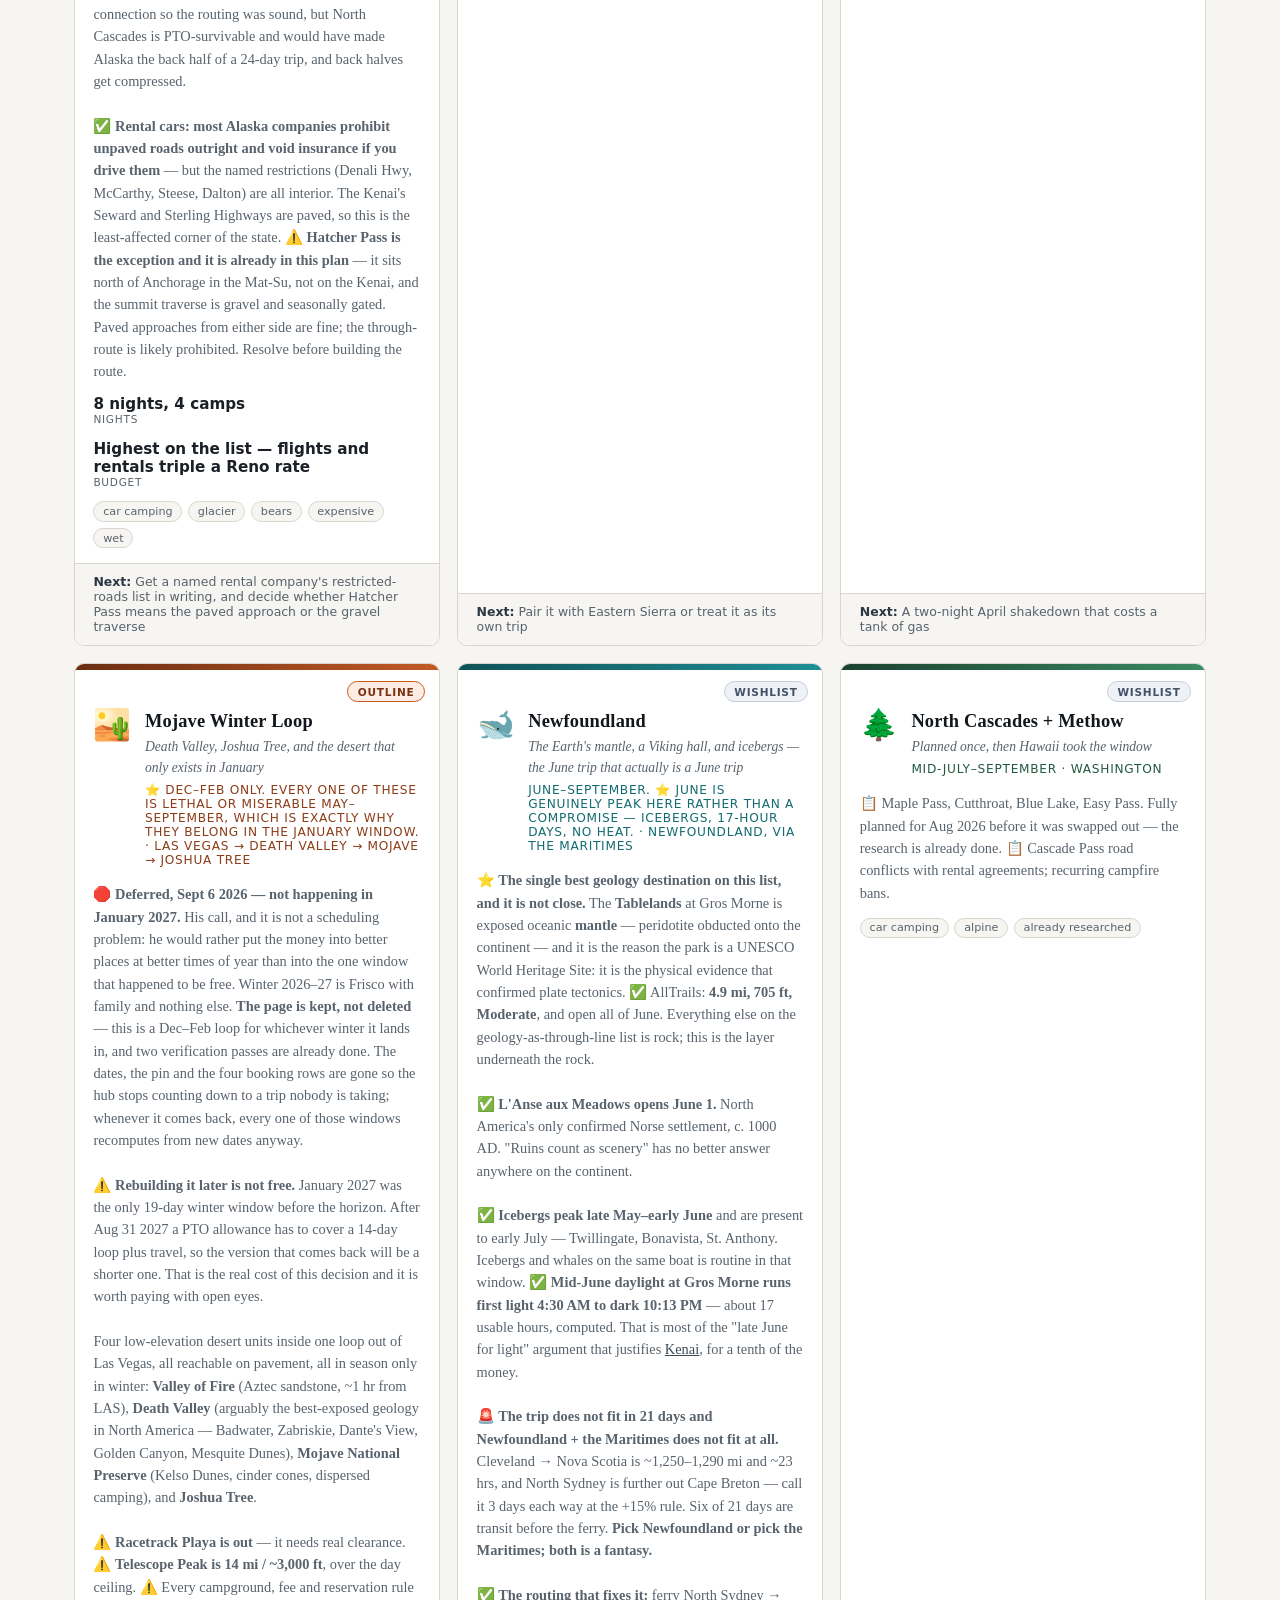
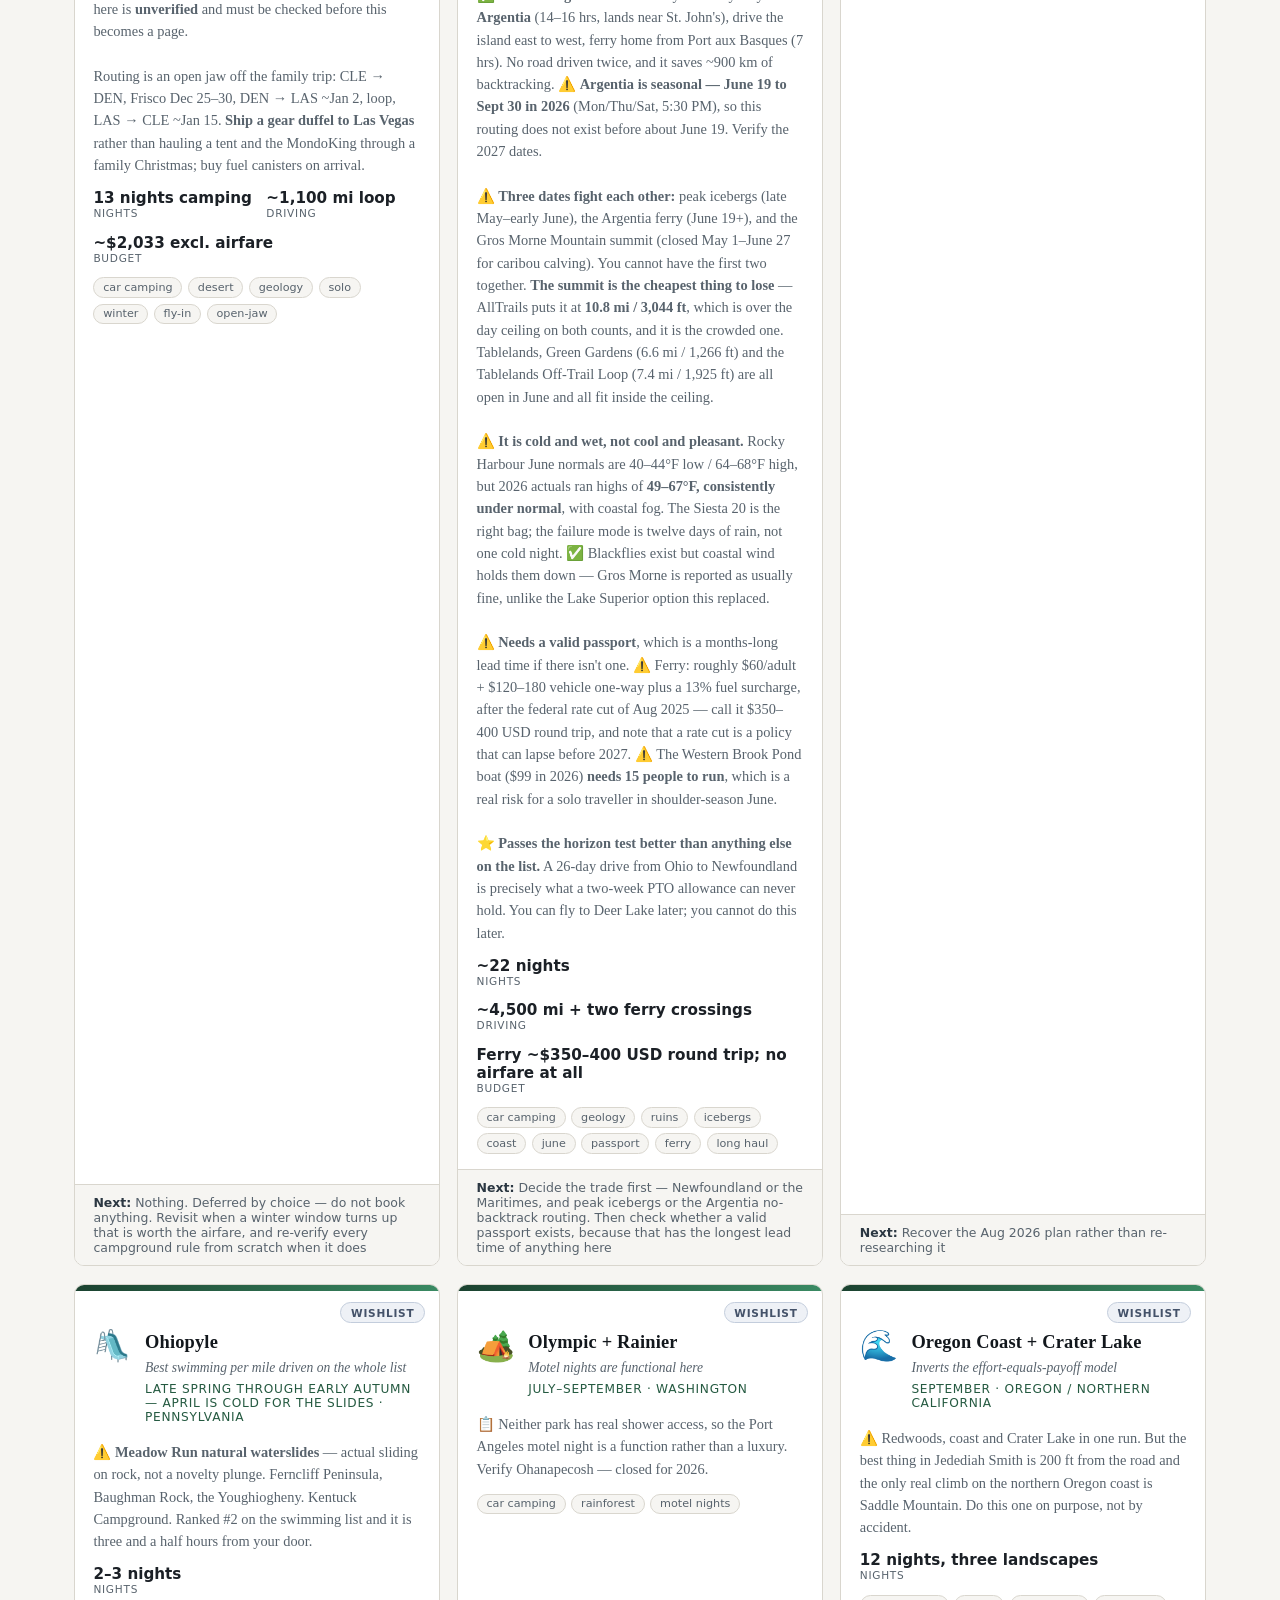
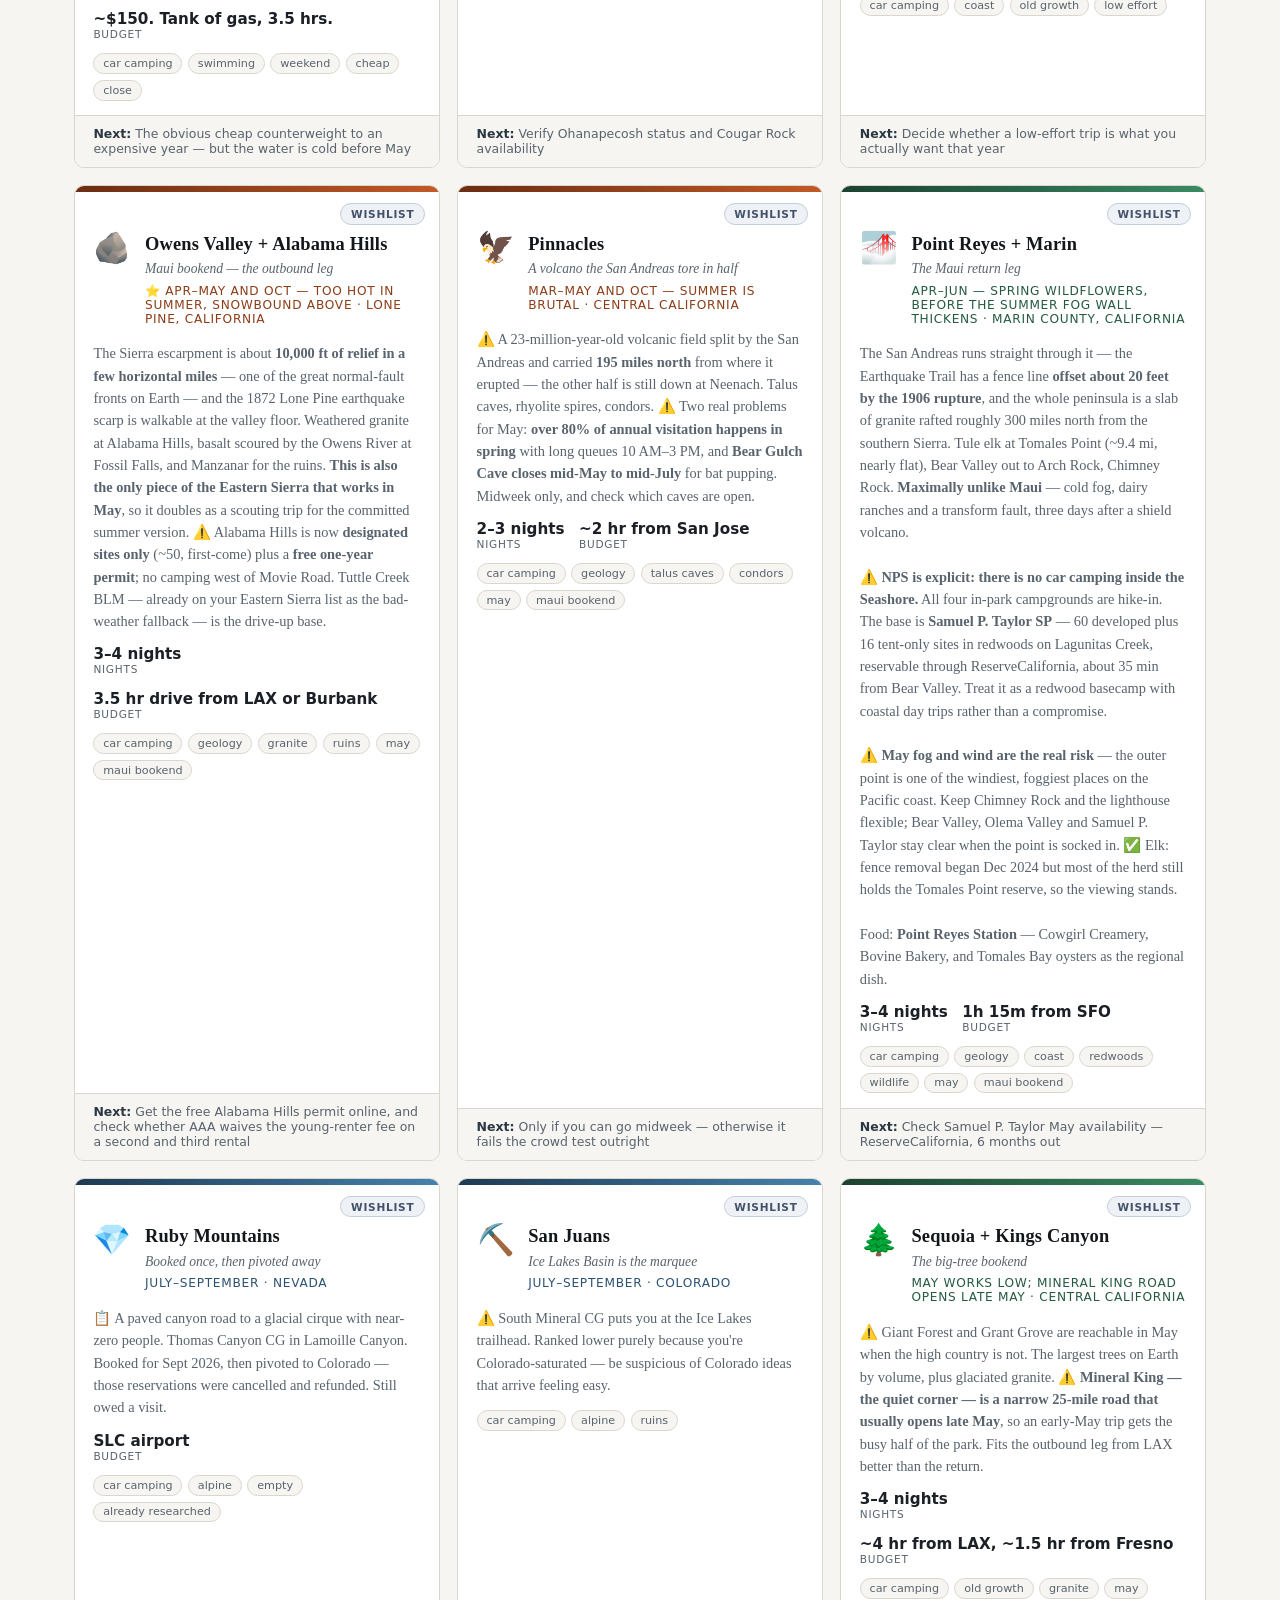
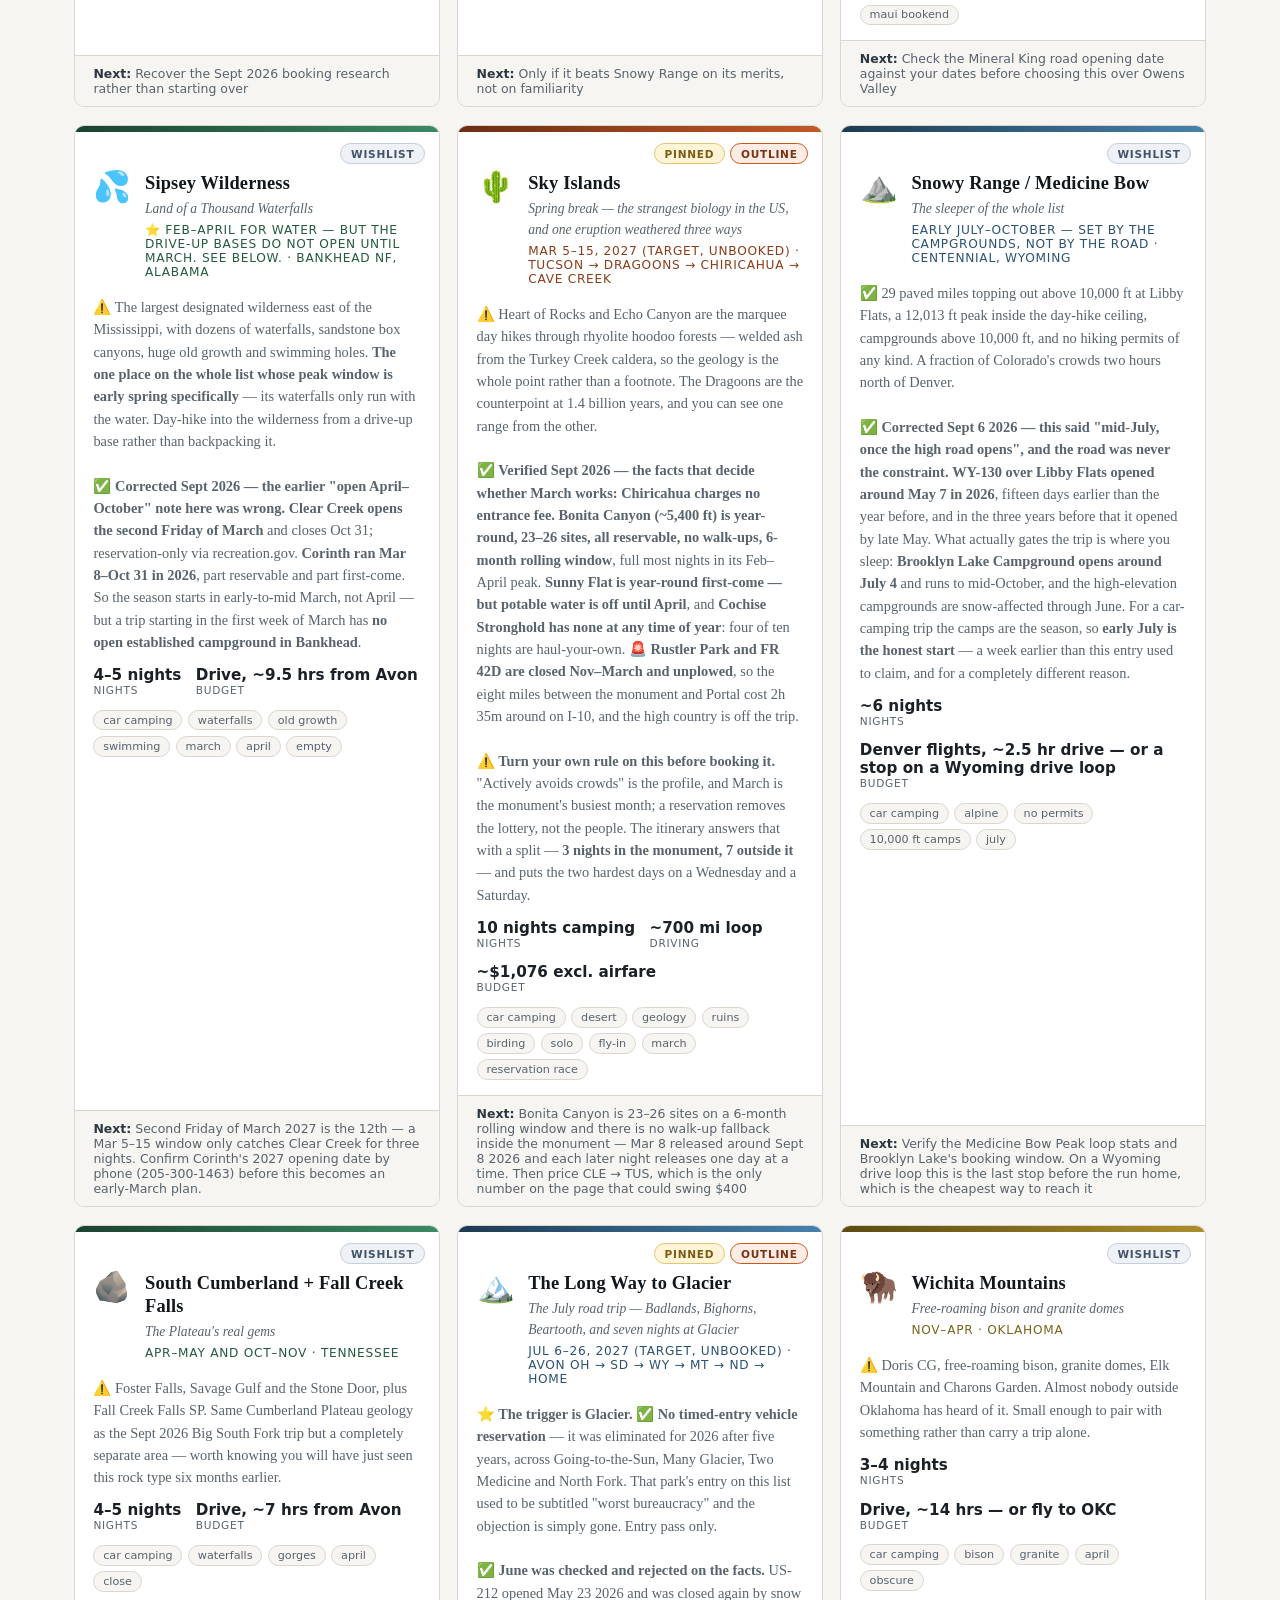
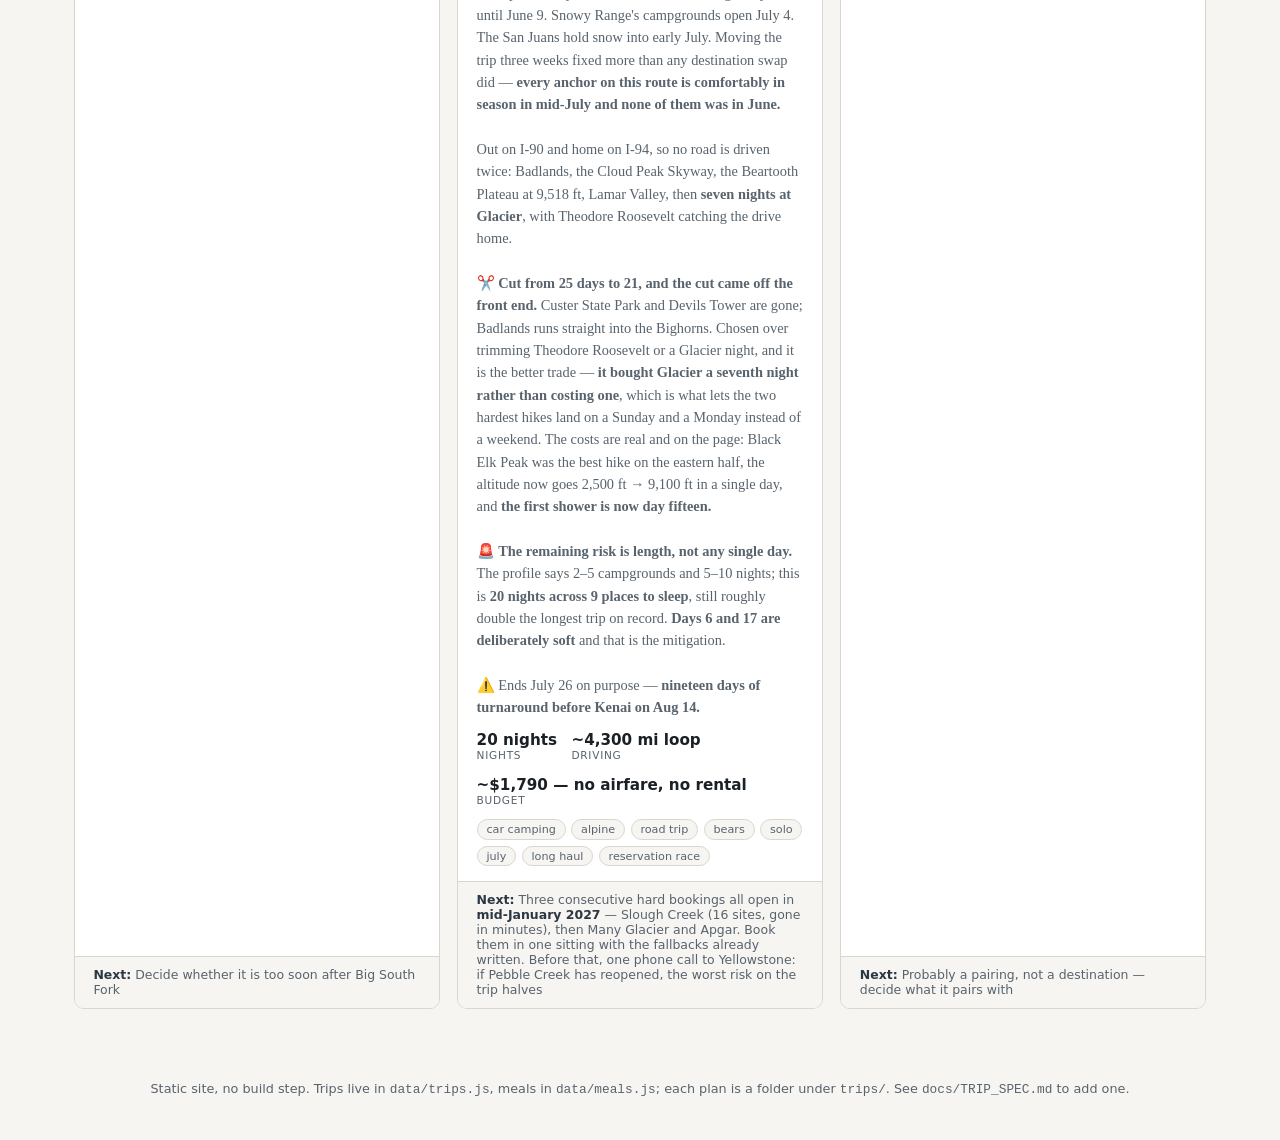
==== commit 70599ccf: "Add the camp kitchen — meals become reusable instead of re-typed per trip The same meals were being " ====
--- a/index.html
+++ b/index.html
@@ -9,7 +9,6 @@
 <link rel="stylesheet" href="vendor/leaflet/leaflet.css" />
 <link rel="stylesheet" href="css/base.css" />
 <link rel="stylesheet" href="css/hub.css" />
-<link rel="stylesheet" href="css/print.css" media="print" />
 </head>
 <body>
 
@@ -24,9 +23,8 @@
   </div>
   <nav class="tabs" id="tabs" aria-label="Sections">
     <button class="tab-btn active" data-tab="trips">Trips</button>
-    <button class="tab-btn" data-tab="agenda">Agenda</button>
-    <button class="tab-btn" data-tab="calendar">Calendar</button>
     <button class="tab-btn" data-tab="map">Map</button>
+    <button class="tab-btn" data-tab="kitchen">Camp Kitchen</button>
     <button class="tab-btn" data-tab="gear">Gear Locker</button>
     <button class="tab-btn" data-tab="playbook">Playbook</button>
   </nav>
@@ -36,17 +34,9 @@
   <section id="panel-trips" class="panel active">
     <h2 class="section-title">Trips</h2>
     <p class="section-sub">Pinned first, then whatever's closest to real. The <b>Next</b> line on each card is the single thing standing between it and being booked.</p>
-    <div class="search-row">
-      <input type="search" id="trip-search" class="search-box" autocomplete="off" spellcheck="false"
-             placeholder="Search trips — name, region, tag, or why (press /)"
-             aria-label="Search trips" />
-      <span class="search-count" id="search-count" aria-live="polite"></span>
-    </div>
     <div class="filter-bar" id="filter-bar"></div>
     <div class="trip-grid" id="trip-grid"></div>
   </section>
-
-  <section id="panel-agenda" class="panel"></section>
 
   <section id="panel-map" class="panel">
     <h2 class="section-title">Where It All Is</h2>
@@ -55,22 +45,19 @@
     <div id="hub-map-wrap"><div id="map"></div></div>
   </section>
 
-  <section id="panel-calendar" class="panel"></section>
+  <section id="panel-kitchen" class="panel"></section>
   <section id="panel-gear" class="panel"></section>
   <section id="panel-playbook" class="panel"></section>
 </main>
 
 <footer class="site-footer">
-  <p>Static site, no build step. Trips live in <code>data/trips.js</code>; each plan is a folder under <code>trips/</code>. See <code>docs/TRIP_SPEC.md</code> to add one.</p>
+  <p>Static site, no build step. Trips live in <code>data/trips.js</code>, meals in <code>data/meals.js</code>; each plan is a folder under <code>trips/</code>. See <code>docs/TRIP_SPEC.md</code> to add one.</p>
 </footer>
 
 <script src="vendor/leaflet/leaflet.js"></script>
 <script src="js/themes.js"></script>
-<script src="js/derive.js"></script>
-<script src="js/exports.js"></script>
-<script src="js/ui.js"></script>
-<script src="js/offline.js"></script>
 <script src="data/profile.js"></script>
+<script src="data/meals.js"></script>
 <script src="data/trips.js"></script>
 <script src="js/hub.js"></script>
 </body>
--- a/css/base.css
+++ b/css/base.css
@@ -304,6 +304,32 @@
 }
 .map-note ul { margin: 0; padding-left: 1.1rem; }
 
+/* Legend for baked route geometry. Every swatch corresponds to something the
+   authoring tools actually put in data.js, so an absent row means absent data
+   rather than a styling gap. */
+.map-legend {
+  display: flex;
+  flex-wrap: wrap;
+  align-items: center;
+  gap: 0.4rem 1.25rem;
+  margin-top: 0.75rem;
+  font-family: var(--ui);
+  font-size: 0.8rem;
+  color: var(--t-ink-dim);
+}
+.map-legend > span { display: inline-flex; align-items: center; gap: 0.45rem; }
+.map-legend i { display: inline-block; width: 18px; height: 10px; flex: none; }
+.map-legend .map-legend-note {
+  flex: 1 1 100%;
+  display: block;
+  color: var(--t-ink-dim);
+  font-size: 0.78rem;
+  line-height: 1.45;
+  border-top: 1px solid var(--t-line);
+  padding-top: 0.5rem;
+  margin-top: 0.1rem;
+}
+
 .leaflet-popup-content b { color: var(--t-800); }
 .leaflet-popup-content a { color: var(--t-700); }
 
@@ -366,3 +392,8 @@
   .tabs { padding: 0 1.1rem; }
   main { padding: 1.25rem 1.1rem 2.5rem; }
 }
+
+/* A booking window that has already opened is the one header number worth
+   shouting about — every other stat is a count or a countdown. */
+.header-stats .stat.warn .num { color: #ffd7a8; }
+.header-stats .stat.warn .lbl { color: #ffd7a8; opacity: 0.85; }
--- a/css/hub.css
+++ b/css/hub.css
@@ -105,54 +105,6 @@
   border-radius: 999px;
   padding: 0.18rem 0.55rem;
   color: var(--t-ink-dim);
-  cursor: pointer;
-  transition: background 0.12s, color 0.12s, border-color 0.12s;
-}
-.tag:hover { border-color: var(--c-500, var(--t-500)); color: var(--t-800); }
-.tag.on { background: var(--c-800, var(--t-800)); border-color: var(--c-800, var(--t-800)); color: #fff; }
-.filter-btn.tag-clear { background: var(--t-800); border-color: var(--t-800); color: #fff; }
-
-/* ---------- Agenda ----------
-   One row per dated thing. The date column is fixed-width so the eye can run
-   down it, and anything inside 30 days gets an accent bar — the point of the
-   tab is that a window you missed looks different from one you haven't. */
-
-.agenda-list { list-style: none; margin: 0 0 0.5rem; padding: 0; display: flex; flex-direction: column; gap: 0.5rem; }
-
-.agenda-row {
-  display: flex;
-  gap: 1rem;
-  background: #fff;
-  border: 1px solid var(--t-line);
-  border-left: 4px solid var(--c-500, var(--t-500));
-  border-radius: 8px;
-  padding: 0.7rem 1rem;
-}
-.agenda-row.urgent { border-left-color: var(--warn-border); }
-.agenda-row.unknown-window { border-left-style: dashed; }
-
-.agenda-row .a-when {
-  flex: 0 0 8.5rem;
-  font-family: var(--ui);
-  font-size: 0.82rem;
-  display: flex;
-  flex-direction: column;
-  gap: 0.1rem;
-}
-.agenda-row .a-when b { color: var(--t-900); }
-.agenda-row .a-rel { color: var(--t-ink-dim); font-size: 0.76rem; }
-.agenda-row.urgent .a-rel { color: var(--warn-border); font-weight: 700; }
-
-.agenda-row .a-body { display: flex; flex-direction: column; gap: 0.15rem; min-width: 0; }
-.agenda-row .a-head { font-size: 0.98rem; }
-.agenda-row .a-icon { opacity: 0.75; margin-right: 0.15em; }
-.agenda-row .a-trip { font-family: var(--ui); font-size: 0.78rem; color: var(--t-ink-dim); }
-.agenda-row .a-trip a { color: var(--t-700); text-decoration: none; border-bottom: 1px dotted currentColor; }
-.agenda-row .a-note { font-size: 0.82rem; color: var(--t-ink-dim); font-style: italic; }
-
-@media (max-width: 600px) {
-  .agenda-row { flex-direction: column; gap: 0.35rem; }
-  .agenda-row .a-when { flex: none; flex-direction: row; gap: 0.5rem; align-items: baseline; }
 }
 
 .trip-card .card-foot {
@@ -273,138 +225,124 @@
 }
 .trip-card .card-countdown.soon { color: var(--warn-border); }
 
-/* ---------- Calendar ---------- */
-
-.cal-h {
-  font-family: var(--ui);
-  font-size: 0.78rem;
-  text-transform: uppercase;
-  letter-spacing: 0.09em;
-  color: var(--t-ink-dim);
-  margin: 1.8rem 0 0.7rem;
-  padding-bottom: 0.35rem;
-  border-bottom: 1px solid var(--t-line);
-}
-
-.booked-list { list-style: none; margin: 0 0 0.5rem; padding: 0; }
-.booked-list li {
-  display: flex;
-  align-items: baseline;
-  gap: 0.6rem;
-  flex-wrap: wrap;
-  padding: 0.5rem 0.7rem;
-  border-left: 3px solid var(--c-800, var(--t-800));
-  background: #fff;
-  border-radius: 0 var(--radius) var(--radius) 0;
-  margin-bottom: 0.35rem;
-  box-shadow: 0 1px 3px rgba(18, 23, 28, 0.06);
-}
-.booked-list li span { font-family: var(--ui); font-size: 0.8rem; color: var(--t-ink-dim); }
-.booked-list li b { font-weight: 600; }
-.booked-list li a { text-decoration: none; }
-.booked-list li a:hover { text-decoration: underline; }
-
-.window-row {
-  display: flex;
-  gap: 1.1rem;
-  align-items: flex-start;
-  background: #fff;
-  border: 1px solid var(--t-line);
+/* ---------- Camp Kitchen ----------
+   Recipe cards are denser than trip cards on purpose: this tab gets read at
+   a kitchen table while packing, not browsed. Sorted by cleanup, so the
+   cleanup pill is the one thing that has to be readable at a glance. */
+
+.count-note {
+  font-family: var(--ui);
+  font-size: 0.7rem;
+  font-weight: 600;
+  text-transform: uppercase;
+  letter-spacing: 0.07em;
+  color: var(--t-ink-dim);
+  margin-left: 0.6em;
+  vertical-align: middle;
+}
+
+.meal-grid { display: grid; grid-template-columns: repeat(auto-fill, minmax(330px, 1fr)); gap: 1.1rem; }
+
+.meal-card {
+  display: flex;
+  flex-direction: column;
+  gap: 0.7rem;
+  background: #fff;
+  border: 1px solid var(--t-line);
+  border-left: 4px solid var(--t-500);
   border-radius: var(--radius);
-  padding: 0.85rem 1rem;
-  margin-bottom: 0.6rem;
-}
-.window-row.big { border-color: var(--t-500); box-shadow: 0 1px 8px rgba(18, 23, 28, 0.08); }
-.window-row.claimed { background: linear-gradient(90deg, rgba(0,0,0,0.02), #fff 60%); }
-
-.window-when { flex: 0 0 8.5rem; font-family: var(--ui); }
-.window-when .w-range { font-weight: 700; font-size: 0.92rem; color: var(--t-950); }
-.window-when .w-days { font-size: 1.35rem; font-weight: 700; color: var(--t-700); line-height: 1.1; }
-.window-when .w-fit { font-size: 0.7rem; color: var(--t-ink-dim); margin-top: 0.15rem; }
-
-.window-body { flex: 1 1 auto; min-width: 0; }
-
-.claim {
-  display: flex;
-  flex-wrap: wrap;
-  align-items: baseline;
+  padding: 1rem 1.15rem 1.1rem;
+}
+.meal-card[data-cleanup="none"] { border-left-color: var(--ok-border, #7fb894); }
+.meal-card[data-cleanup="high"] { border-left-color: var(--warn-border); }
+
+.meal-head { display: flex; gap: 0.75rem; align-items: flex-start; justify-content: space-between; }
+.meal-card h3 { margin: 0; font-size: 1.05rem; line-height: 1.25; }
+.meal-sub {
+  font-family: var(--ui);
+  font-size: 0.72rem;
+  text-transform: uppercase;
+  letter-spacing: 0.06em;
+  color: var(--t-ink-dim);
+  margin-top: 0.3em;
+}
+
+.cleanup-pill {
+  flex: 0 0 auto;
+  font-family: var(--ui);
+  font-size: 0.64rem;
+  font-weight: 700;
+  text-transform: uppercase;
+  letter-spacing: 0.06em;
+  border-radius: 999px;
+  padding: 0.2rem 0.55rem;
+  white-space: nowrap;
+}
+.cleanup-pill.none { background: var(--ok-bg);   color: var(--ok-ink); }
+.cleanup-pill.low  { background: #eef1f6;        color: #445269; }
+.cleanup-pill.med  { background: #f3eefb;        color: #57407a; }
+.cleanup-pill.high { background: var(--warn-bg); color: var(--warn-ink); }
+
+.meal-facts {
+  display: grid;
+  grid-template-columns: repeat(auto-fit, minmax(88px, 1fr));
   gap: 0.5rem;
-  padding: 0.5rem 0.7rem;
-  border-radius: var(--radius);
-  background: color-mix(in srgb, var(--c-500, #888) 12%, #fff);
-  border: 1px solid var(--c-500, var(--t-line));
-  margin-bottom: 0.6rem;
-}
-.claim-tag {
+  margin: 0;
+  padding: 0.6rem 0;
+  border-top: 1px dashed var(--t-line);
+  border-bottom: 1px dashed var(--t-line);
+}
+.meal-facts div { margin: 0; }
+.meal-facts dt {
   font-family: var(--ui);
   font-size: 0.62rem;
-  font-weight: 700;
+  text-transform: uppercase;
+  letter-spacing: 0.07em;
+  color: var(--t-ink-dim);
+}
+.meal-facts dd { margin: 0.15em 0 0; font-size: 0.85rem; font-weight: 600; }
+
+.meal-technique { margin: 0; font-size: 0.9rem; color: var(--t-ink-dim); }
+
+.meal-block h4 {
+  font-family: var(--ui);
+  font-size: 0.66rem;
   text-transform: uppercase;
   letter-spacing: 0.08em;
-  background: var(--c-800, var(--t-800));
-  color: #fff;
-  padding: 0.12rem 0.4rem;
-  border-radius: 3px;
-}
-.claim-when { font-family: var(--ui); font-size: 0.74rem; color: var(--c-700, var(--t-700)); font-weight: 600; }
-.claim-next { font-family: var(--ui); font-size: 0.76rem; color: var(--t-ink-dim); flex-basis: 100%; }
-.claim + .claim { margin-top: -0.2rem; }
-
-.cand-group { display: flex; gap: 0.6rem; align-items: baseline; margin-bottom: 0.35rem; }
-.cand-mode {
-  flex: 0 0 5.6rem;
+  color: var(--t-700);
+  margin: 0 0 0.3em;
+}
+.meal-block p { margin: 0; font-size: 0.86rem; color: var(--t-ink-dim); }
+.meal-block.prep { background: var(--ok-bg); border-radius: 8px; padding: 0.6rem 0.75rem; }
+
+.ingredient-list { list-style: none; margin: 0; padding: 0; font-size: 0.86rem; color: var(--t-ink-dim); }
+.ingredient-list li { padding: 0.16rem 0 0.16rem 0.9rem; position: relative; }
+.ingredient-list li::before { content: "·"; position: absolute; left: 0.2rem; color: var(--t-500); font-weight: 700; }
+
+.meal-kit {
   font-family: var(--ui);
   font-size: 0.72rem;
-  font-weight: 700;
-  color: var(--t-ink-dim);
-  text-transform: uppercase;
-  letter-spacing: 0.04em;
-}
-.cand-list { display: flex; flex-wrap: wrap; gap: 0.3rem; }
-.cand {
-  font-family: var(--ui);
-  font-size: 0.75rem;
-  padding: 0.18rem 0.5rem;
-  border-radius: 999px;
-  background: #fff;
-  border: 1px solid var(--c-500, var(--t-line));
-  color: var(--c-700, var(--t-700));
-  white-space: nowrap;
-}
-.cand.more { border-style: dashed; color: var(--t-ink-dim); border-color: var(--t-line); }
-
-@media (max-width: 640px) {
-  .window-row { flex-direction: column; gap: 0.5rem; }
-  .window-when { flex: none; display: flex; align-items: baseline; gap: 0.6rem; }
-  .cand-group { flex-direction: column; gap: 0.2rem; }
-}
-
-/* ---------- Search ----------
-   Sits above the status filters because it is the coarser instrument: you
-   usually know roughly what you're looking for before you know what state
-   it's in. */
-
-.search-row { display: flex; align-items: center; gap: 0.75rem; margin-bottom: 0.85rem; }
-
-.search-box {
-  flex: 1 1 auto;
-  max-width: 30rem;
-  font-family: var(--ui);
-  font-size: 0.92rem;
-  color: var(--t-ink);
-  background: #fff;
-  border: 1px solid var(--t-line);
-  border-radius: 999px;
-  padding: 0.5rem 1rem;
-}
-.search-box::placeholder { color: var(--t-ink-dim); opacity: 0.8; }
-.search-box:focus {
-  outline: none;
-  border-color: var(--t-500);
-  box-shadow: 0 0 0 3px color-mix(in srgb, var(--t-500) 22%, transparent);
-}
-.search-count { font-family: var(--ui); font-size: 0.8rem; color: var(--t-ink-dim); white-space: nowrap; }
+  text-transform: uppercase;
+  letter-spacing: 0.05em;
+  color: var(--t-ink-dim);
+}
+
+.meal-uses { display: flex; flex-wrap: wrap; gap: 0.35rem; }
+.use-chip {
+  font-family: var(--ui);
+  font-size: 0.7rem;
+  border: 1px solid var(--t-line);
+  border-radius: 999px;
+  padding: 0.18rem 0.55rem;
+  color: var(--t-700);
+  text-decoration: none;
+  background: #fff;
+}
+a.use-chip:hover { border-color: var(--t-500); background: var(--ok-bg); }
+
+tr.zone-high td { background: var(--warn-bg); }
+tr.zone-none td { background: var(--ok-bg); }
 
 @media (max-width: 600px) {
-  .search-box { max-width: none; }
-}
+  .meal-grid { grid-template-columns: 1fr; }
+}
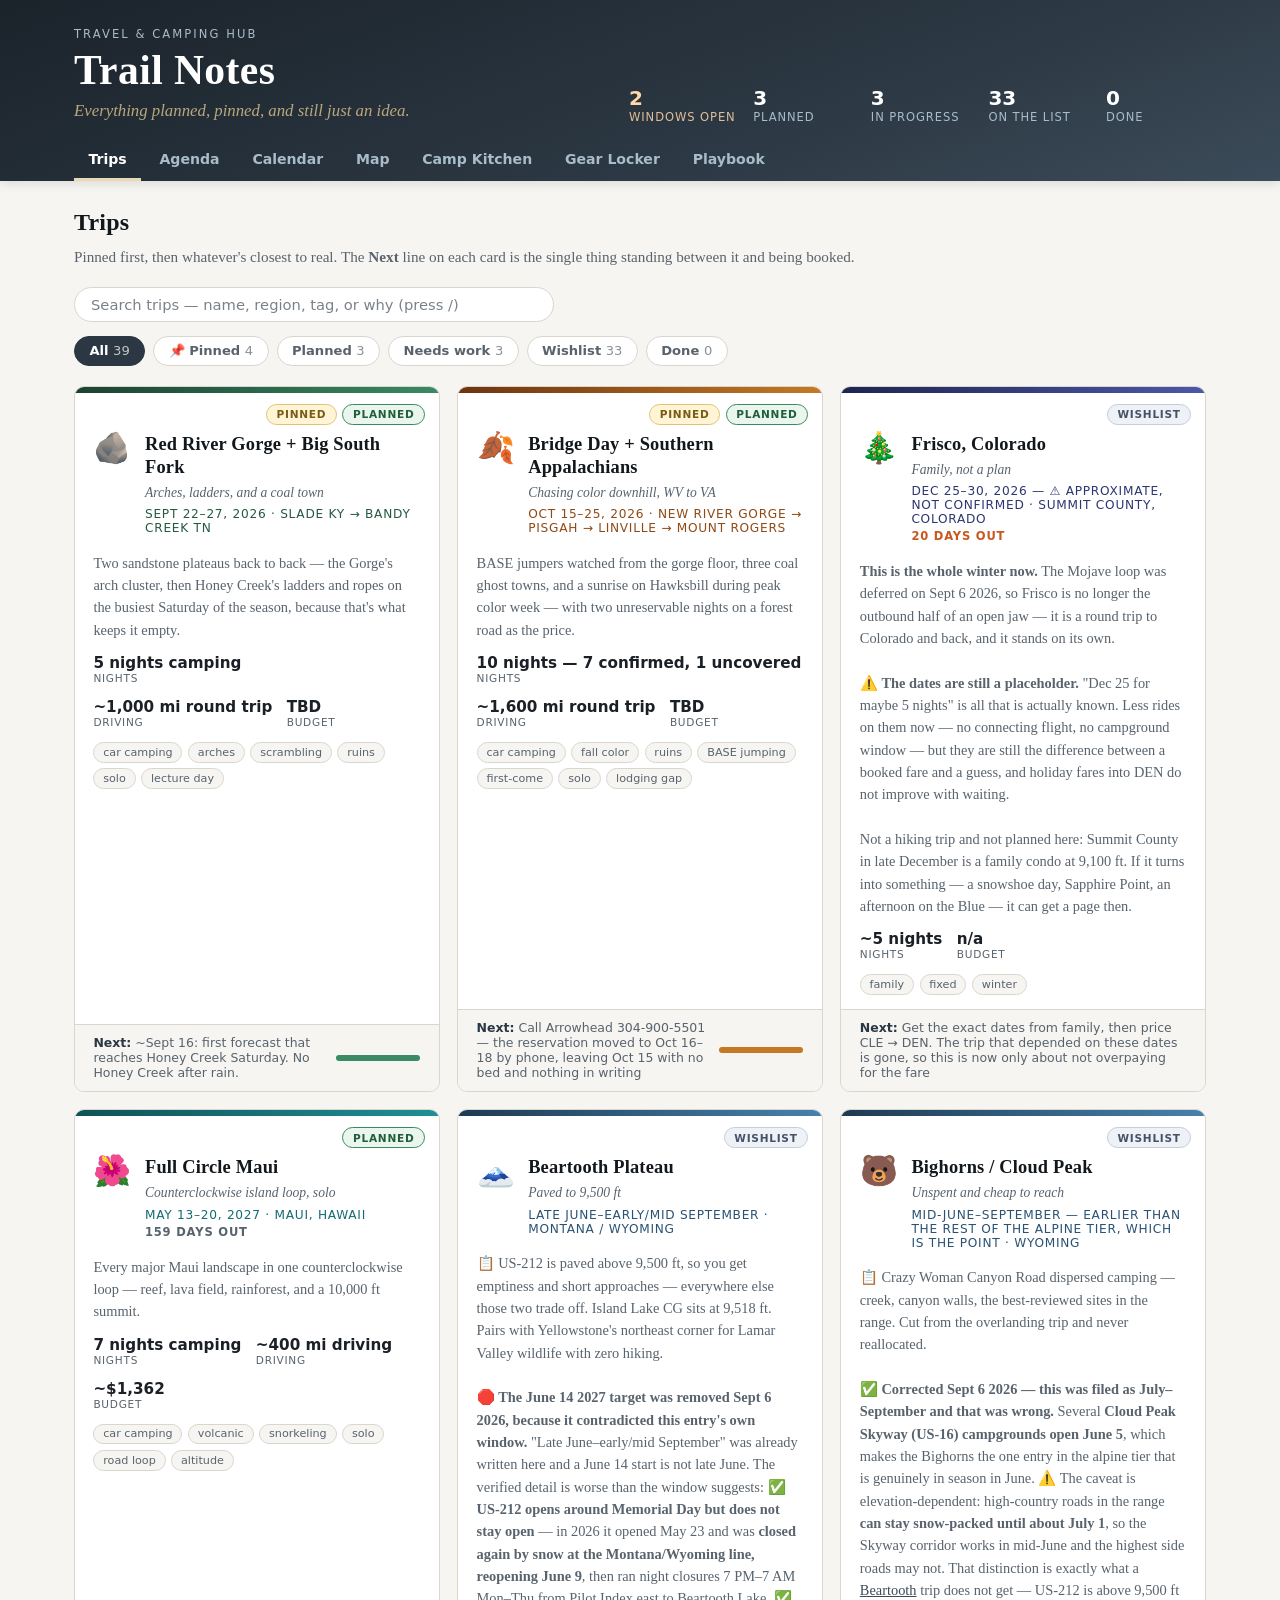
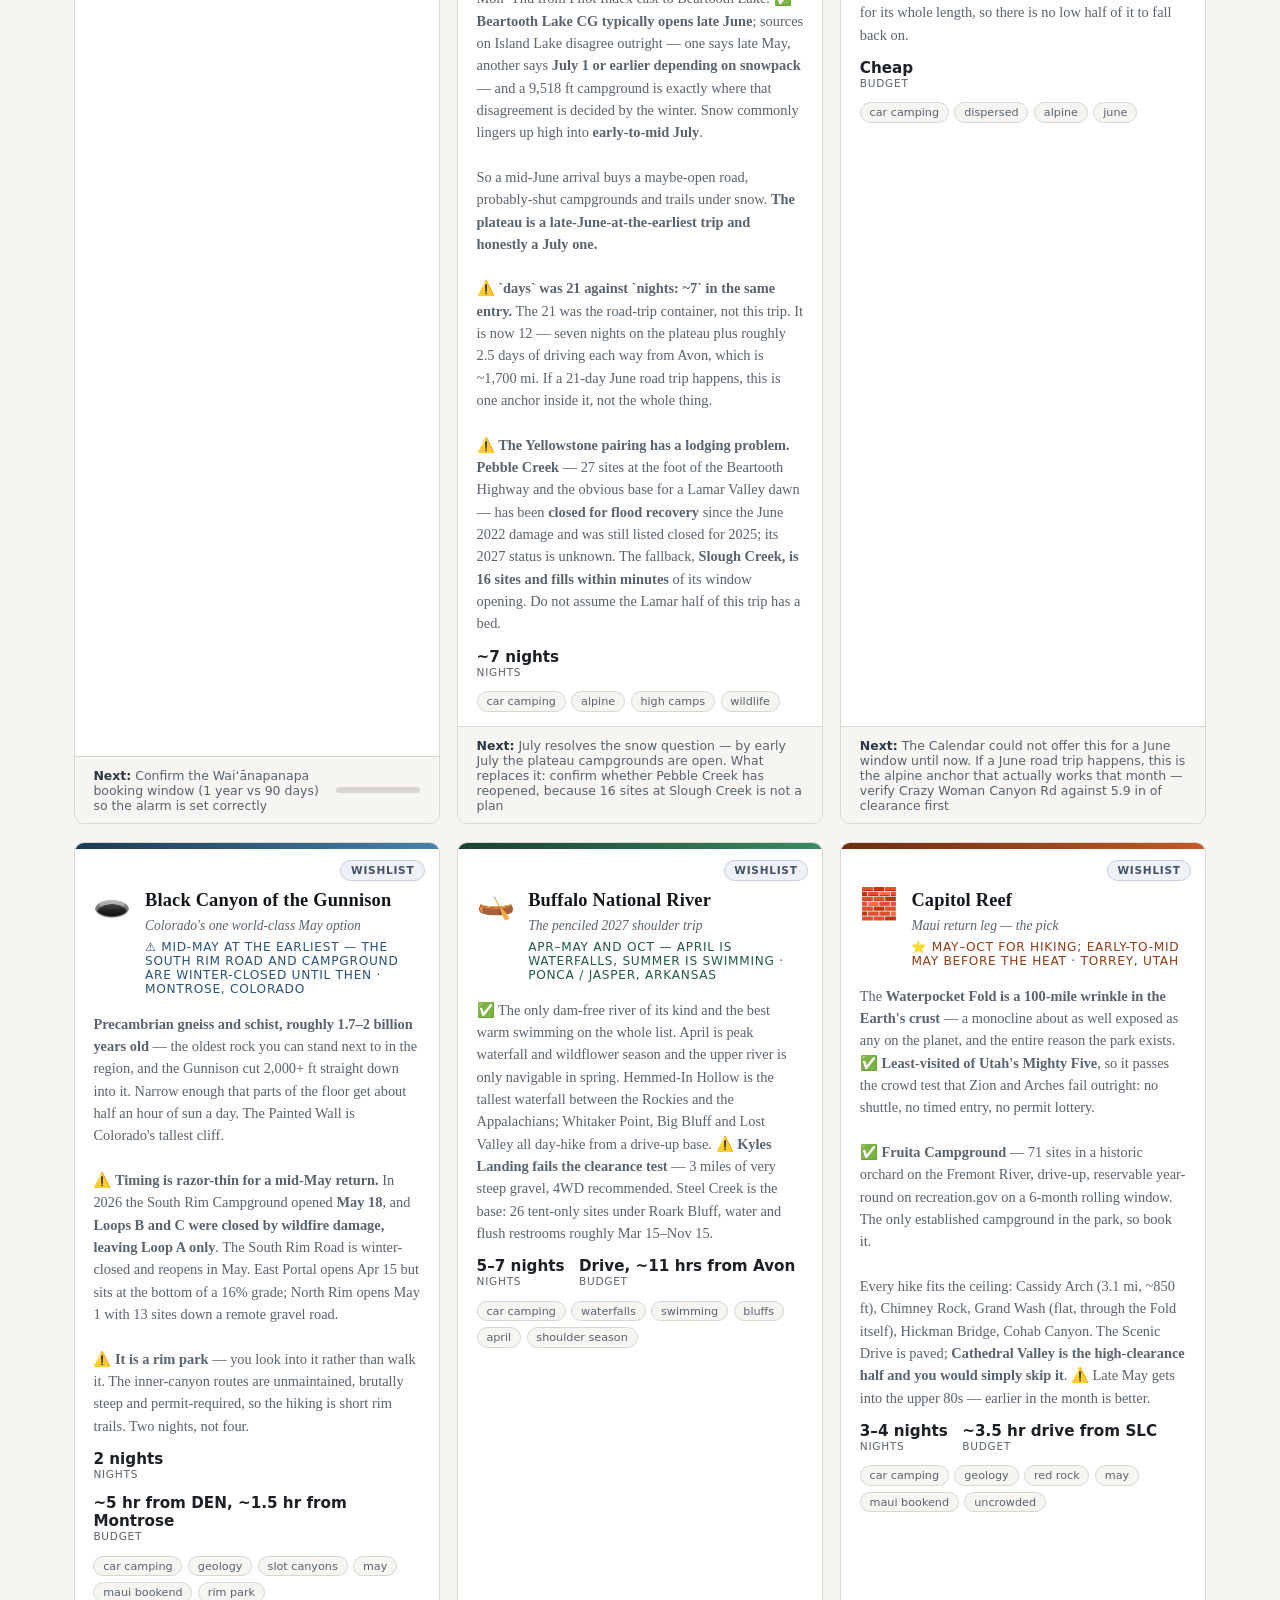
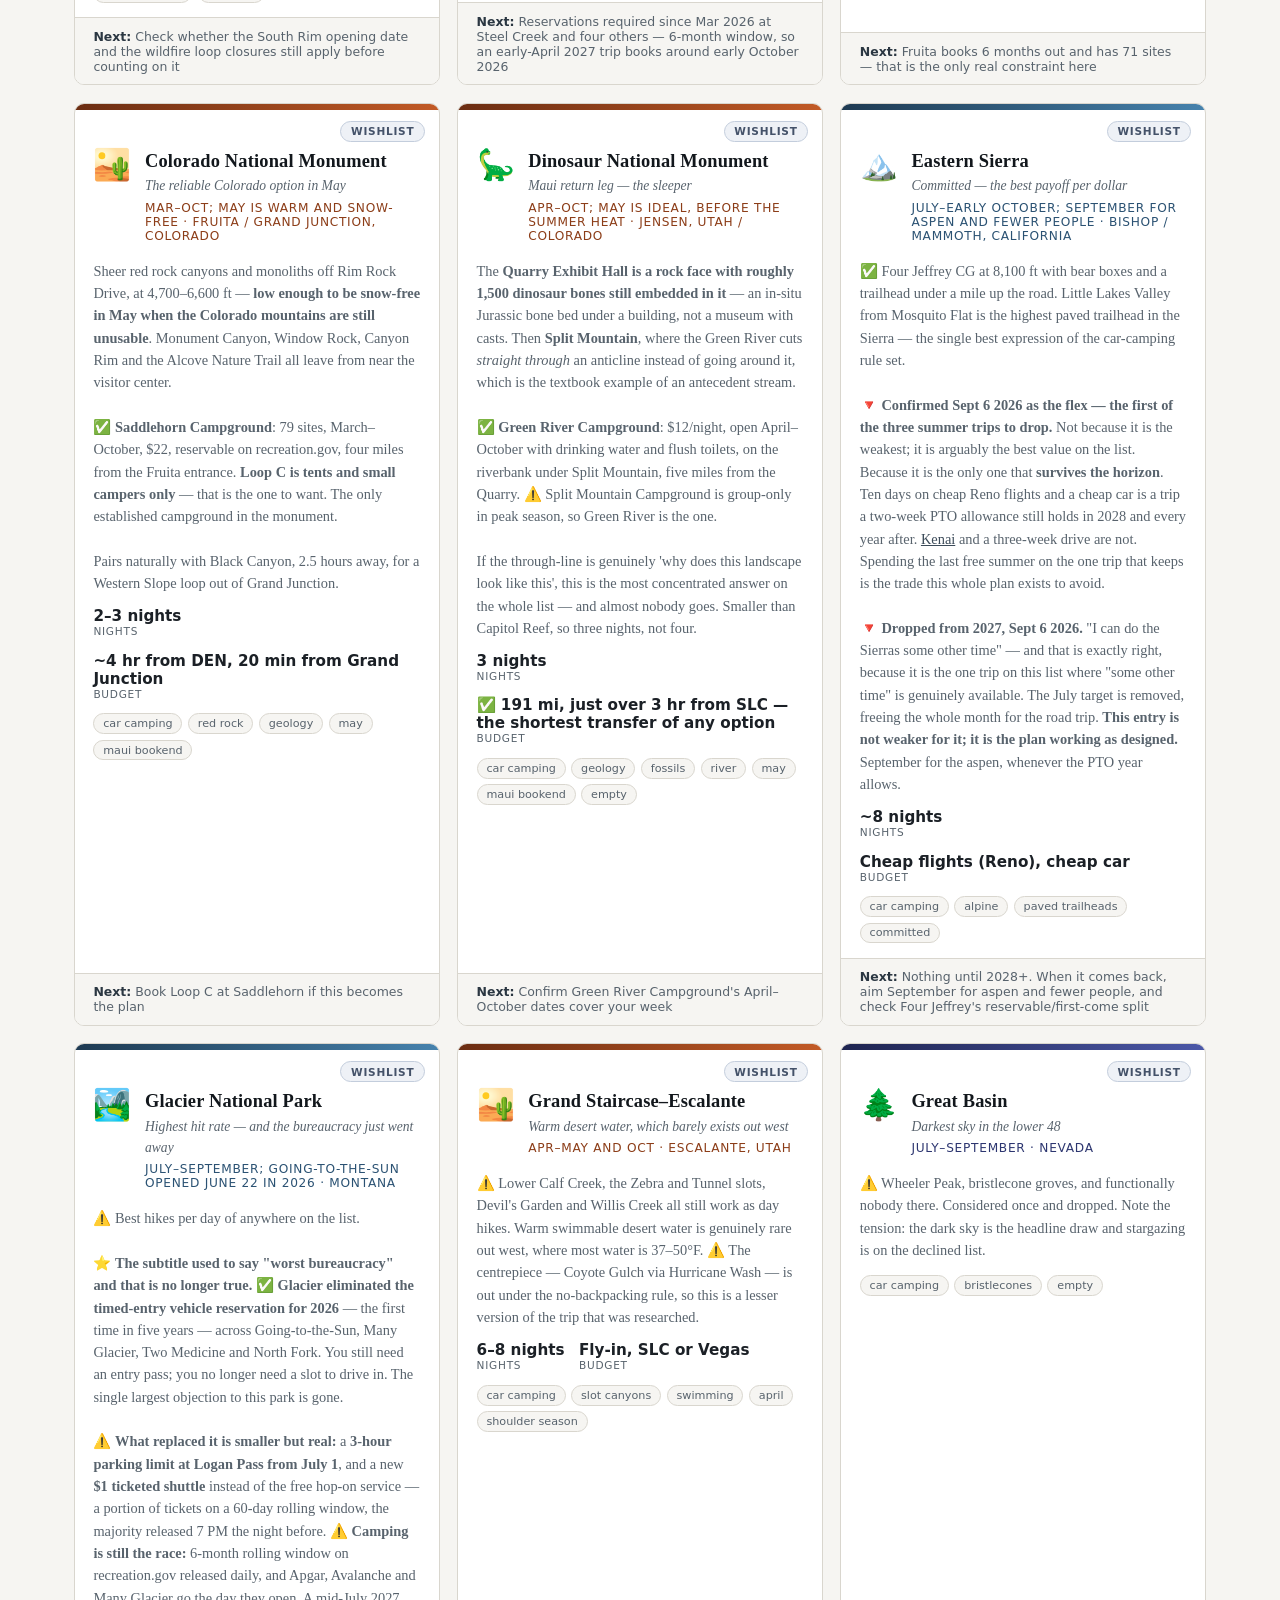
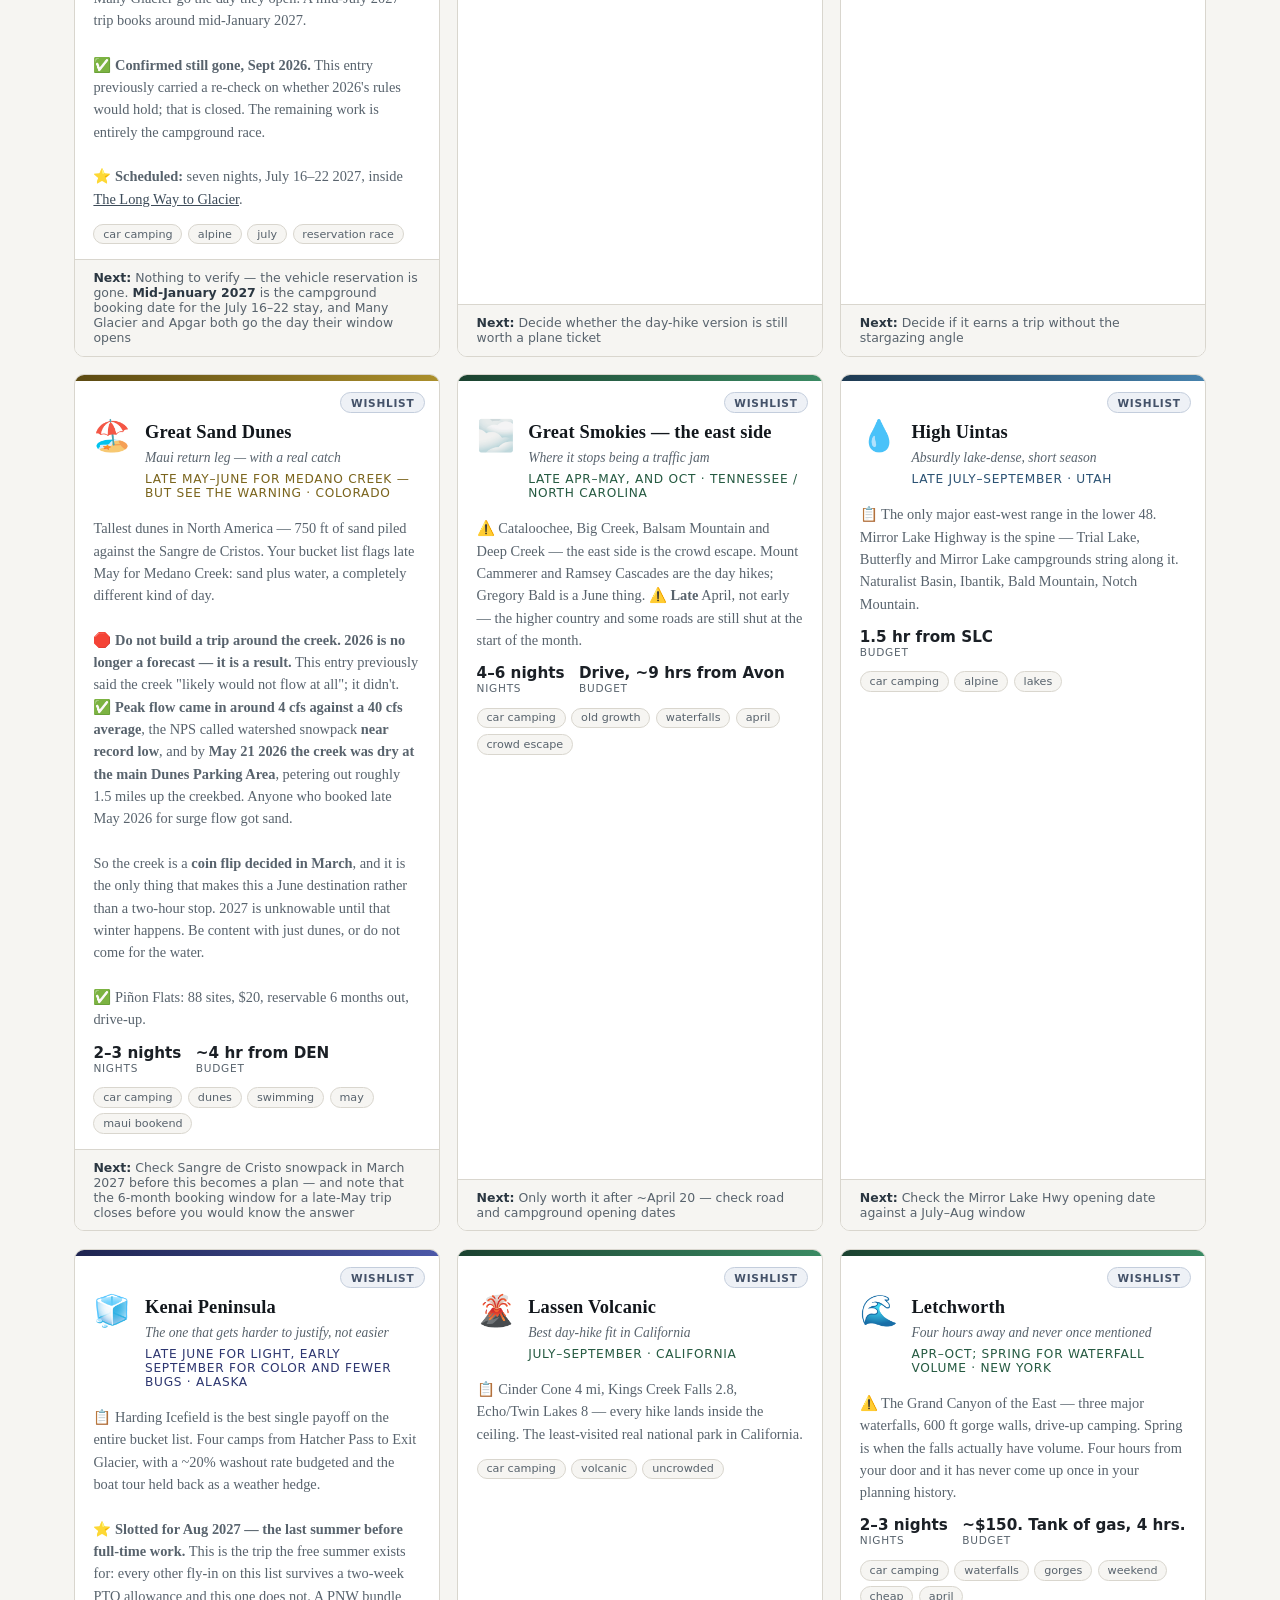
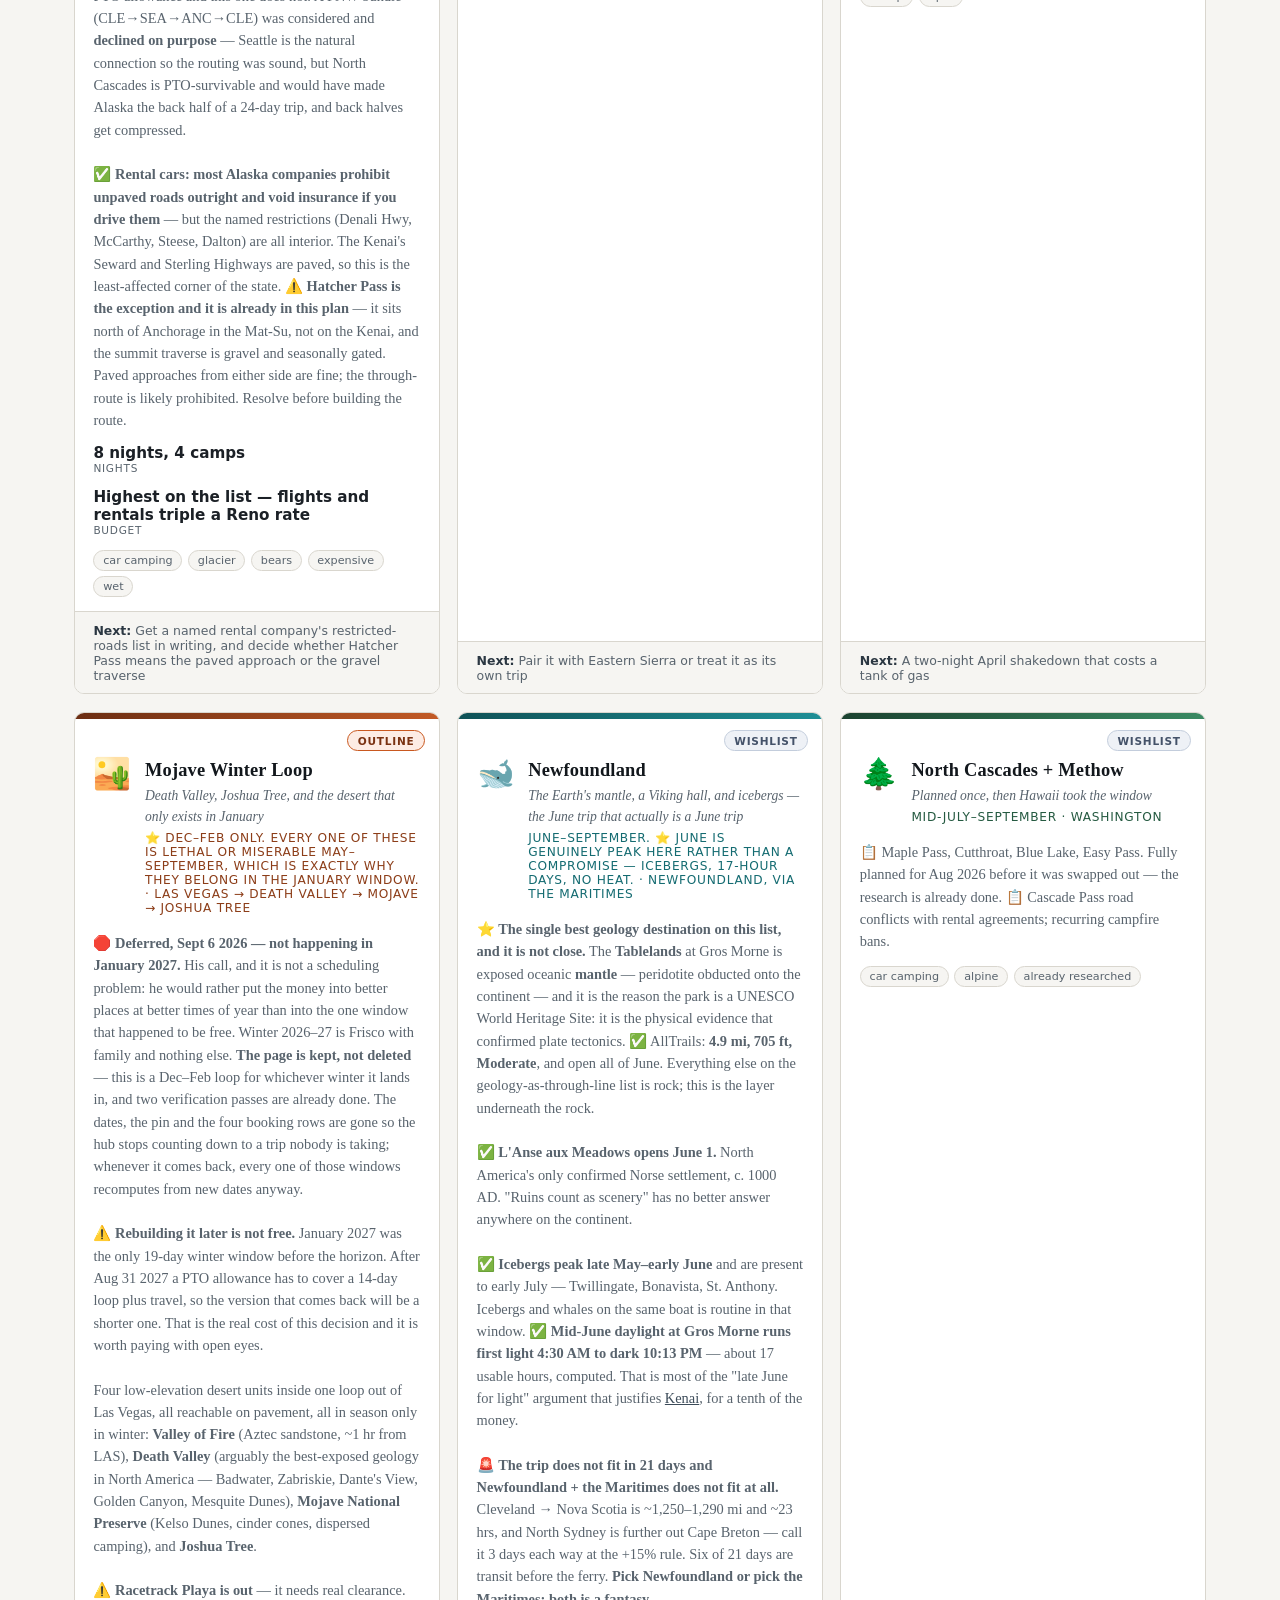
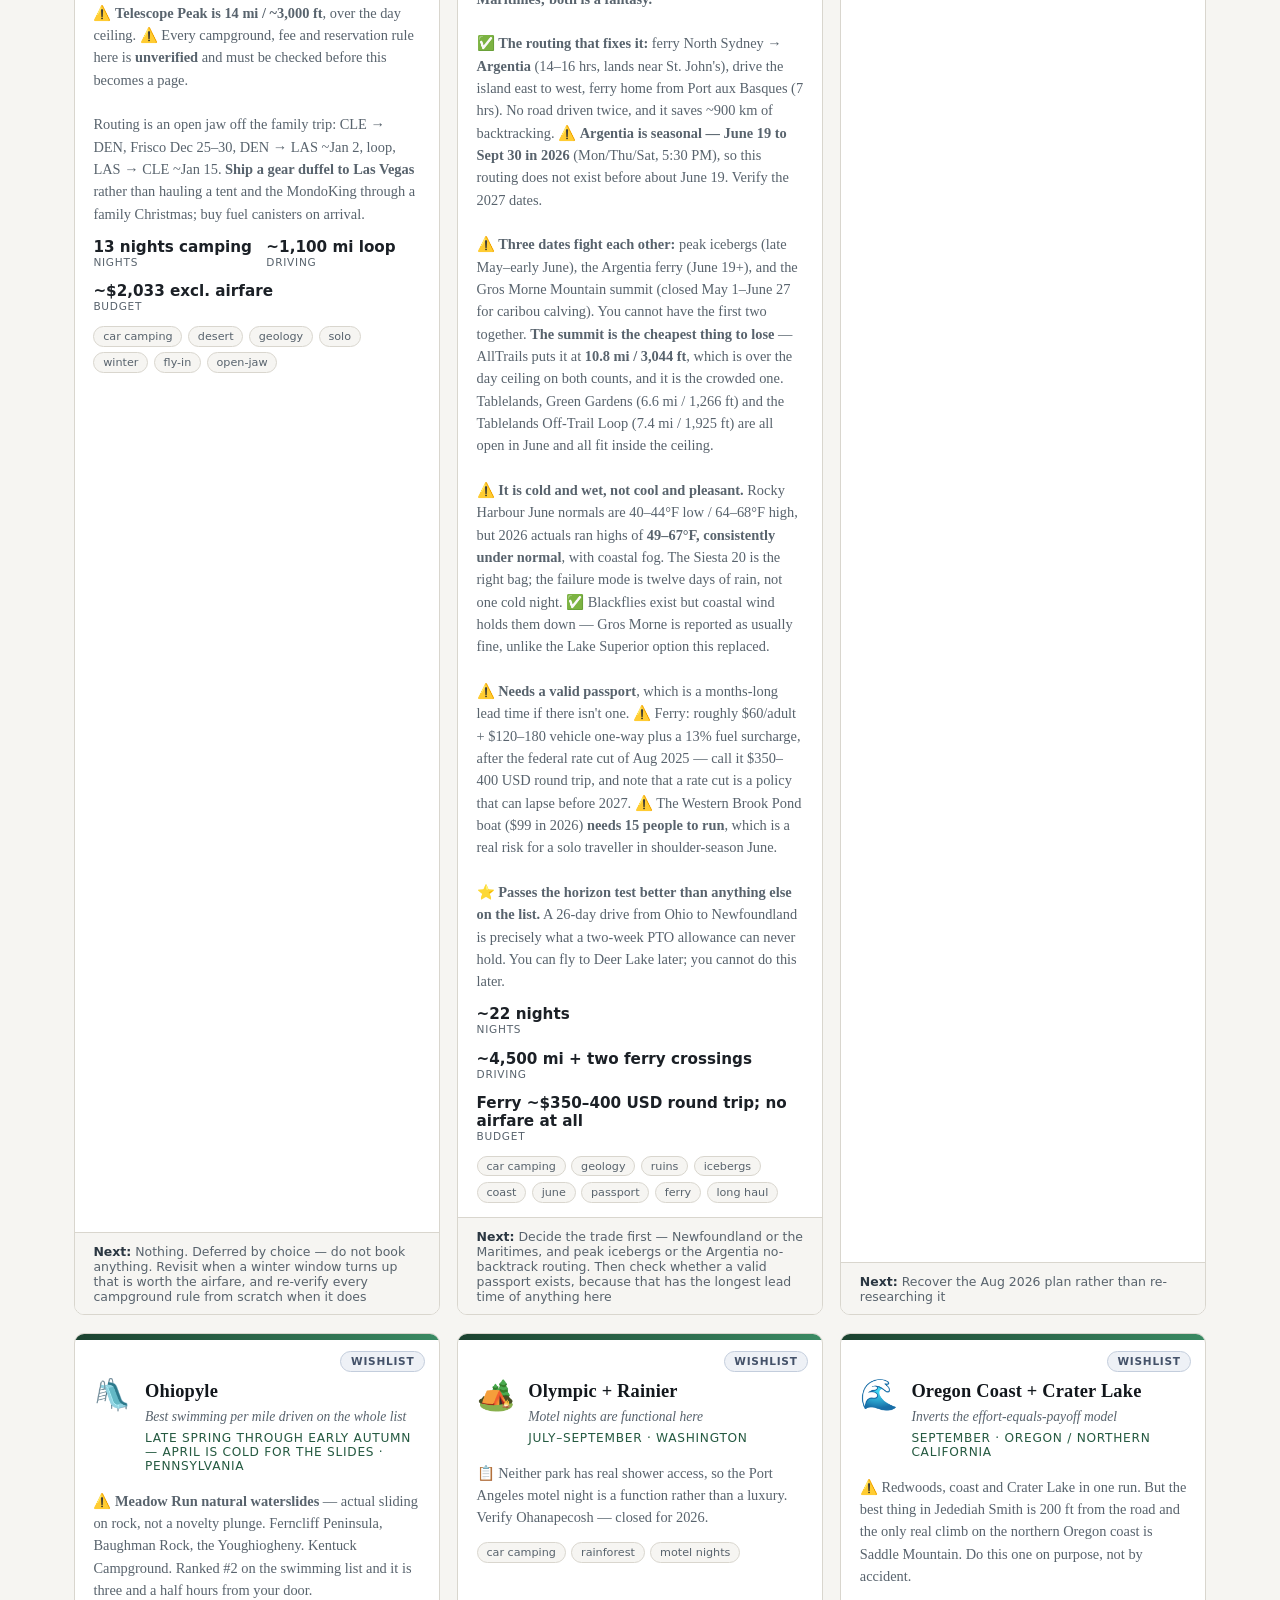
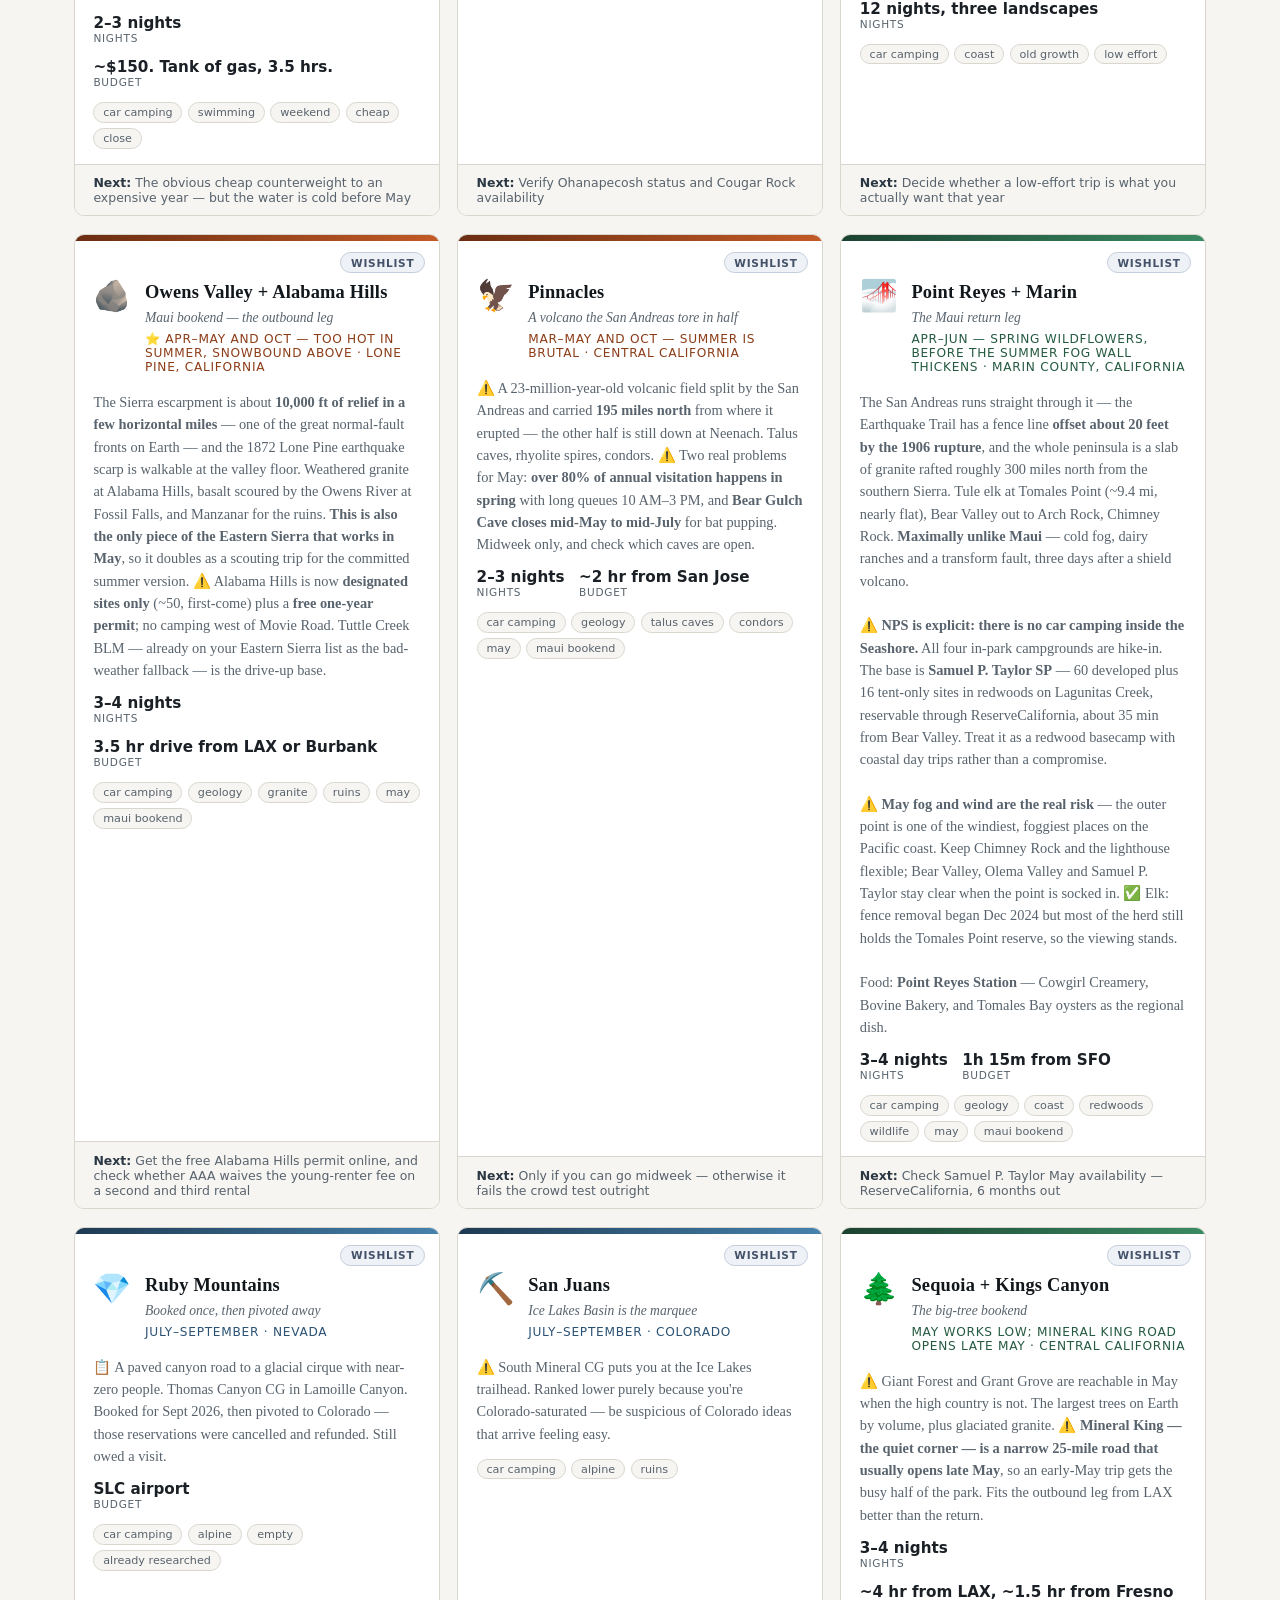
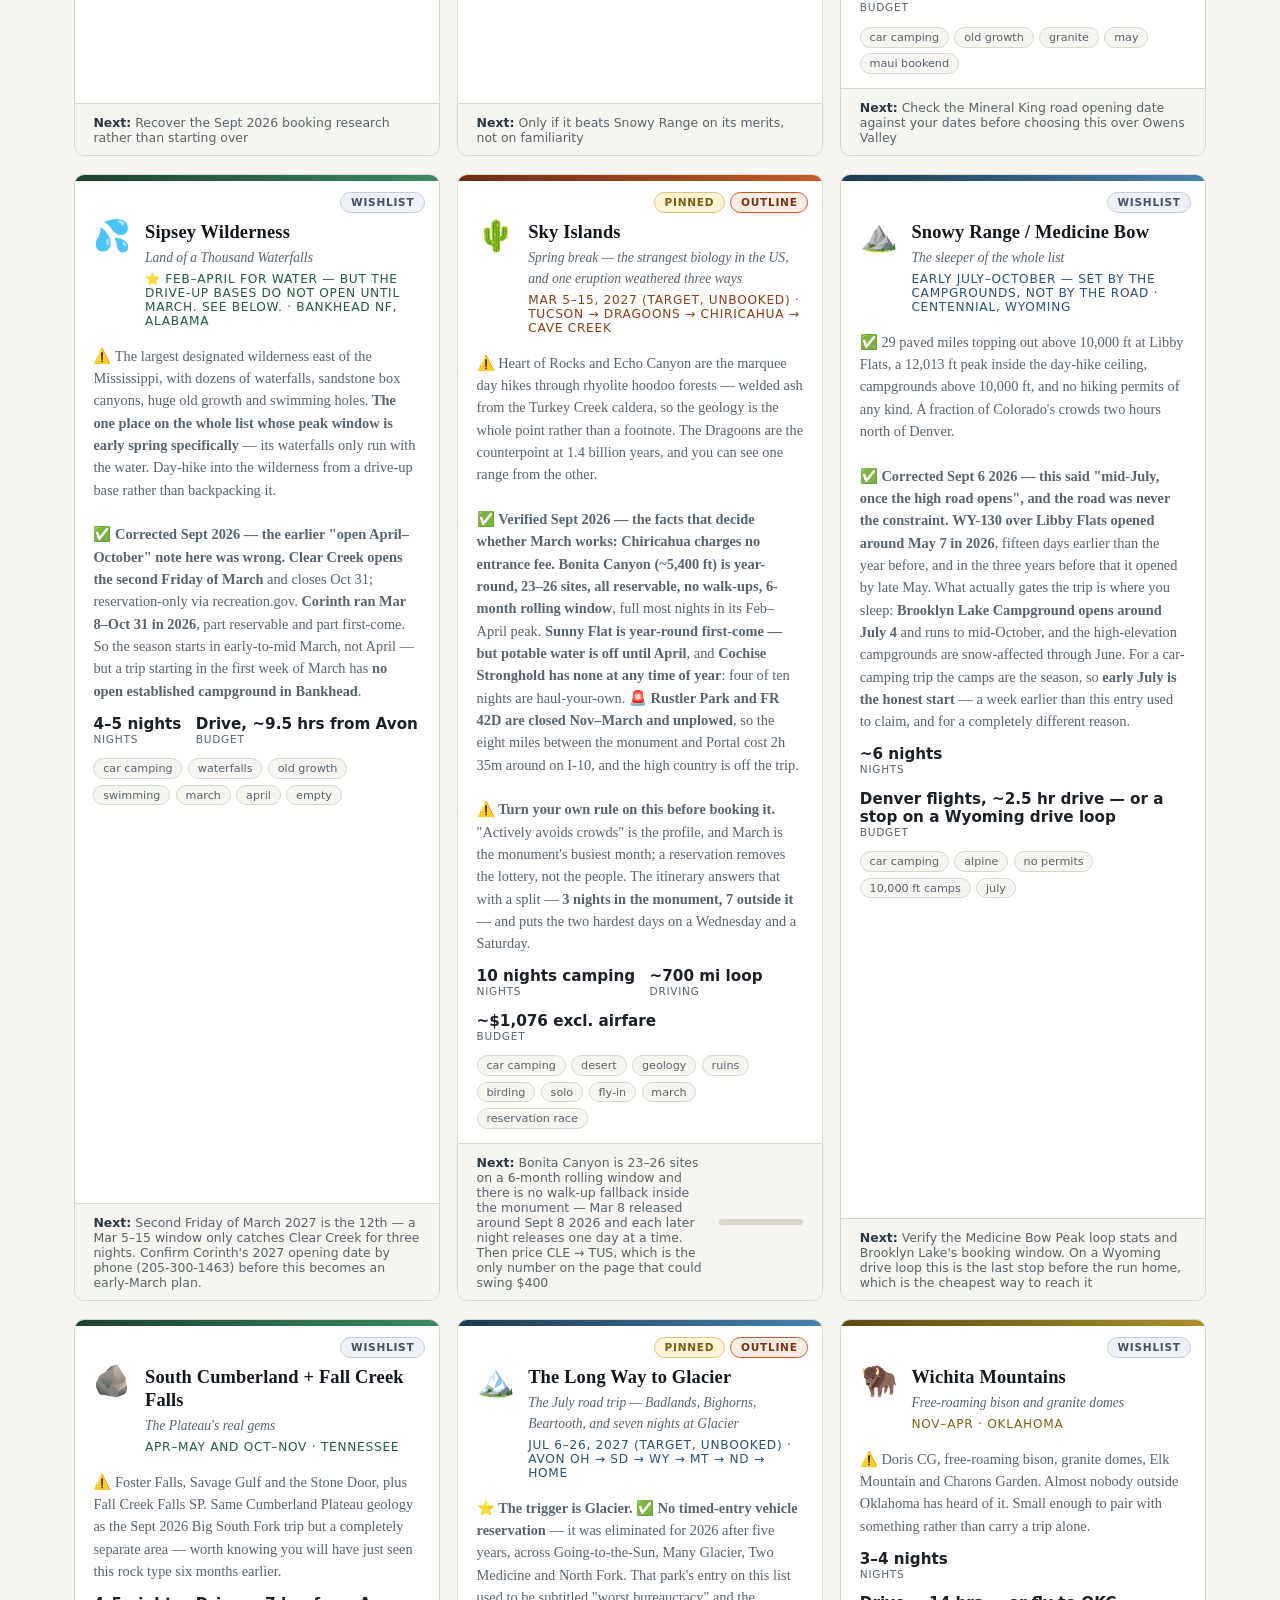
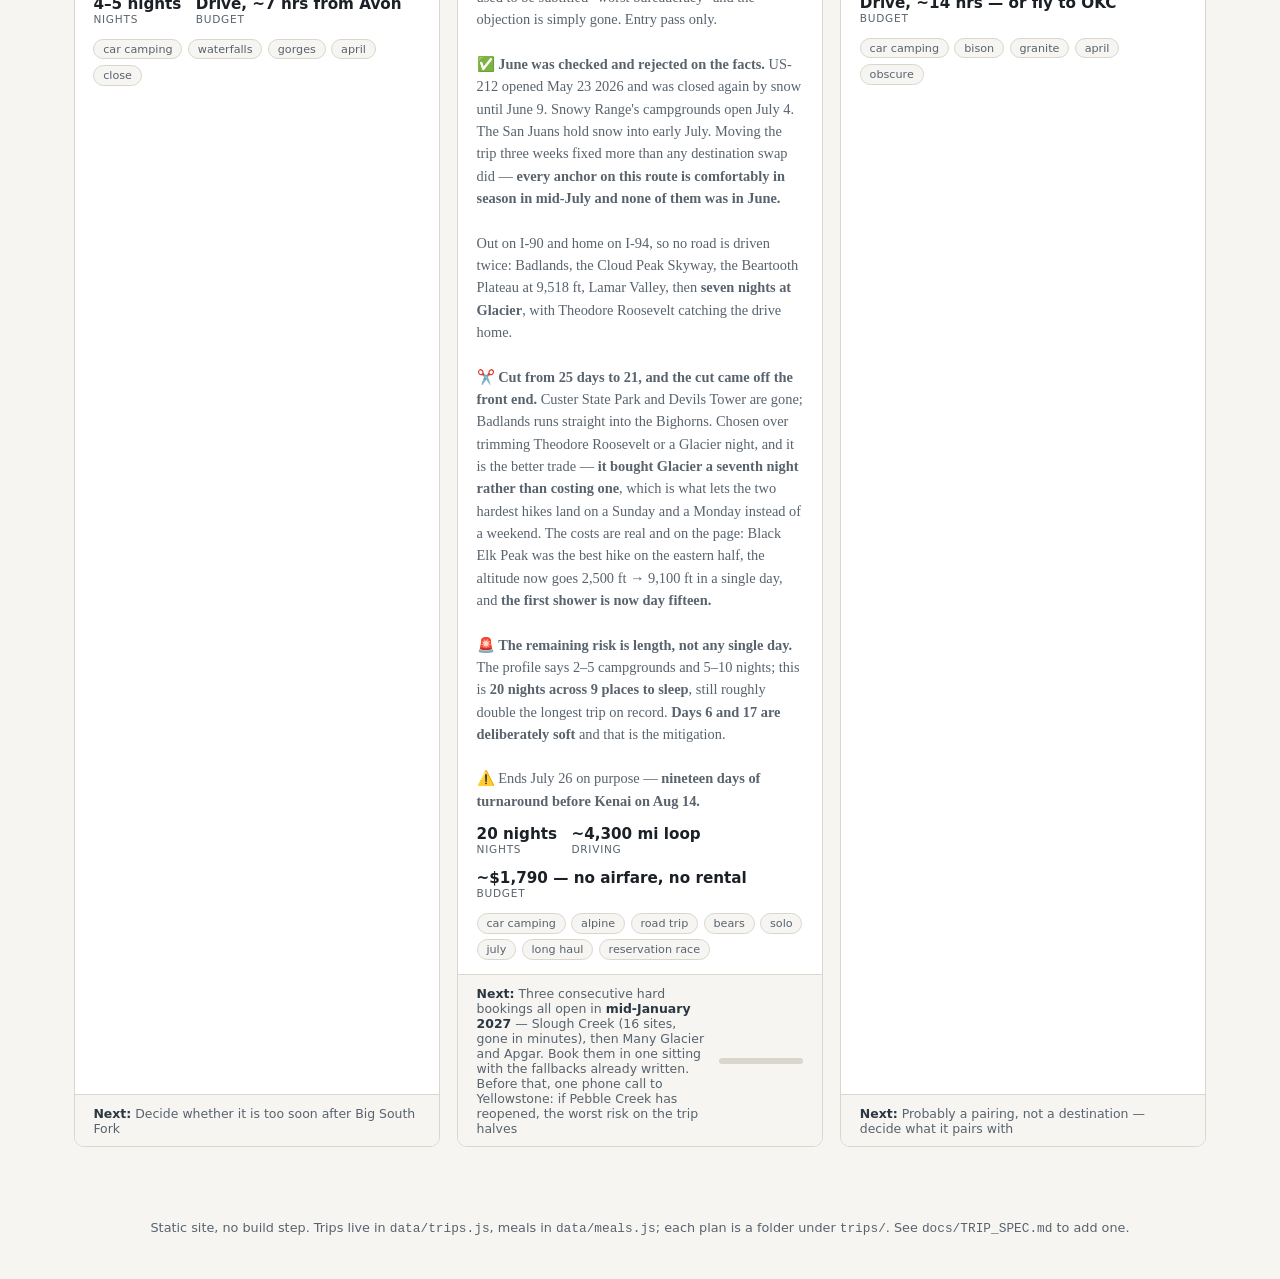
==== commit a542e450: "Merge the 40 commits this branch gained, and fit the camp kitchen into them This session started fro" ====
--- a/index.html
+++ b/index.html
@@ -9,6 +9,7 @@
 <link rel="stylesheet" href="vendor/leaflet/leaflet.css" />
 <link rel="stylesheet" href="css/base.css" />
 <link rel="stylesheet" href="css/hub.css" />
+<link rel="stylesheet" href="css/print.css" media="print" />
 </head>
 <body>
 
@@ -23,6 +24,8 @@
   </div>
   <nav class="tabs" id="tabs" aria-label="Sections">
     <button class="tab-btn active" data-tab="trips">Trips</button>
+    <button class="tab-btn" data-tab="agenda">Agenda</button>
+    <button class="tab-btn" data-tab="calendar">Calendar</button>
     <button class="tab-btn" data-tab="map">Map</button>
     <button class="tab-btn" data-tab="kitchen">Camp Kitchen</button>
     <button class="tab-btn" data-tab="gear">Gear Locker</button>
@@ -34,9 +37,17 @@
   <section id="panel-trips" class="panel active">
     <h2 class="section-title">Trips</h2>
     <p class="section-sub">Pinned first, then whatever's closest to real. The <b>Next</b> line on each card is the single thing standing between it and being booked.</p>
+    <div class="search-row">
+      <input type="search" id="trip-search" class="search-box" autocomplete="off" spellcheck="false"
+             placeholder="Search trips — name, region, tag, or why (press /)"
+             aria-label="Search trips" />
+      <span class="search-count" id="search-count" aria-live="polite"></span>
+    </div>
     <div class="filter-bar" id="filter-bar"></div>
     <div class="trip-grid" id="trip-grid"></div>
   </section>
+
+  <section id="panel-agenda" class="panel"></section>
 
   <section id="panel-map" class="panel">
     <h2 class="section-title">Where It All Is</h2>
@@ -45,6 +56,7 @@
     <div id="hub-map-wrap"><div id="map"></div></div>
   </section>
 
+  <section id="panel-calendar" class="panel"></section>
   <section id="panel-kitchen" class="panel"></section>
   <section id="panel-gear" class="panel"></section>
   <section id="panel-playbook" class="panel"></section>
@@ -56,6 +68,10 @@
 
 <script src="vendor/leaflet/leaflet.js"></script>
 <script src="js/themes.js"></script>
+<script src="js/derive.js"></script>
+<script src="js/exports.js"></script>
+<script src="js/ui.js"></script>
+<script src="js/offline.js"></script>
 <script src="data/profile.js"></script>
 <script src="data/meals.js"></script>
 <script src="data/trips.js"></script>
--- a/css/hub.css
+++ b/css/hub.css
@@ -105,6 +105,54 @@
   border-radius: 999px;
   padding: 0.18rem 0.55rem;
   color: var(--t-ink-dim);
+  cursor: pointer;
+  transition: background 0.12s, color 0.12s, border-color 0.12s;
+}
+.tag:hover { border-color: var(--c-500, var(--t-500)); color: var(--t-800); }
+.tag.on { background: var(--c-800, var(--t-800)); border-color: var(--c-800, var(--t-800)); color: #fff; }
+.filter-btn.tag-clear { background: var(--t-800); border-color: var(--t-800); color: #fff; }
+
+/* ---------- Agenda ----------
+   One row per dated thing. The date column is fixed-width so the eye can run
+   down it, and anything inside 30 days gets an accent bar — the point of the
+   tab is that a window you missed looks different from one you haven't. */
+
+.agenda-list { list-style: none; margin: 0 0 0.5rem; padding: 0; display: flex; flex-direction: column; gap: 0.5rem; }
+
+.agenda-row {
+  display: flex;
+  gap: 1rem;
+  background: #fff;
+  border: 1px solid var(--t-line);
+  border-left: 4px solid var(--c-500, var(--t-500));
+  border-radius: 8px;
+  padding: 0.7rem 1rem;
+}
+.agenda-row.urgent { border-left-color: var(--warn-border); }
+.agenda-row.unknown-window { border-left-style: dashed; }
+
+.agenda-row .a-when {
+  flex: 0 0 8.5rem;
+  font-family: var(--ui);
+  font-size: 0.82rem;
+  display: flex;
+  flex-direction: column;
+  gap: 0.1rem;
+}
+.agenda-row .a-when b { color: var(--t-900); }
+.agenda-row .a-rel { color: var(--t-ink-dim); font-size: 0.76rem; }
+.agenda-row.urgent .a-rel { color: var(--warn-border); font-weight: 700; }
+
+.agenda-row .a-body { display: flex; flex-direction: column; gap: 0.15rem; min-width: 0; }
+.agenda-row .a-head { font-size: 0.98rem; }
+.agenda-row .a-icon { opacity: 0.75; margin-right: 0.15em; }
+.agenda-row .a-trip { font-family: var(--ui); font-size: 0.78rem; color: var(--t-ink-dim); }
+.agenda-row .a-trip a { color: var(--t-700); text-decoration: none; border-bottom: 1px dotted currentColor; }
+.agenda-row .a-note { font-size: 0.82rem; color: var(--t-ink-dim); font-style: italic; }
+
+@media (max-width: 600px) {
+  .agenda-row { flex-direction: column; gap: 0.35rem; }
+  .agenda-row .a-when { flex: none; flex-direction: row; gap: 0.5rem; align-items: baseline; }
 }
 
 .trip-card .card-foot {
@@ -224,6 +272,142 @@
   margin-top: 0.3em;
 }
 .trip-card .card-countdown.soon { color: var(--warn-border); }
+
+/* ---------- Calendar ---------- */
+
+.cal-h {
+  font-family: var(--ui);
+  font-size: 0.78rem;
+  text-transform: uppercase;
+  letter-spacing: 0.09em;
+  color: var(--t-ink-dim);
+  margin: 1.8rem 0 0.7rem;
+  padding-bottom: 0.35rem;
+  border-bottom: 1px solid var(--t-line);
+}
+
+.booked-list { list-style: none; margin: 0 0 0.5rem; padding: 0; }
+.booked-list li {
+  display: flex;
+  align-items: baseline;
+  gap: 0.6rem;
+  flex-wrap: wrap;
+  padding: 0.5rem 0.7rem;
+  border-left: 3px solid var(--c-800, var(--t-800));
+  background: #fff;
+  border-radius: 0 var(--radius) var(--radius) 0;
+  margin-bottom: 0.35rem;
+  box-shadow: 0 1px 3px rgba(18, 23, 28, 0.06);
+}
+.booked-list li span { font-family: var(--ui); font-size: 0.8rem; color: var(--t-ink-dim); }
+.booked-list li b { font-weight: 600; }
+.booked-list li a { text-decoration: none; }
+.booked-list li a:hover { text-decoration: underline; }
+
+.window-row {
+  display: flex;
+  gap: 1.1rem;
+  align-items: flex-start;
+  background: #fff;
+  border: 1px solid var(--t-line);
+  border-radius: var(--radius);
+  padding: 0.85rem 1rem;
+  margin-bottom: 0.6rem;
+}
+.window-row.big { border-color: var(--t-500); box-shadow: 0 1px 8px rgba(18, 23, 28, 0.08); }
+.window-row.claimed { background: linear-gradient(90deg, rgba(0,0,0,0.02), #fff 60%); }
+
+.window-when { flex: 0 0 8.5rem; font-family: var(--ui); }
+.window-when .w-range { font-weight: 700; font-size: 0.92rem; color: var(--t-950); }
+.window-when .w-days { font-size: 1.35rem; font-weight: 700; color: var(--t-700); line-height: 1.1; }
+.window-when .w-fit { font-size: 0.7rem; color: var(--t-ink-dim); margin-top: 0.15rem; }
+
+.window-body { flex: 1 1 auto; min-width: 0; }
+
+.claim {
+  display: flex;
+  flex-wrap: wrap;
+  align-items: baseline;
+  gap: 0.5rem;
+  padding: 0.5rem 0.7rem;
+  border-radius: var(--radius);
+  background: color-mix(in srgb, var(--c-500, #888) 12%, #fff);
+  border: 1px solid var(--c-500, var(--t-line));
+  margin-bottom: 0.6rem;
+}
+.claim-tag {
+  font-family: var(--ui);
+  font-size: 0.62rem;
+  font-weight: 700;
+  text-transform: uppercase;
+  letter-spacing: 0.08em;
+  background: var(--c-800, var(--t-800));
+  color: #fff;
+  padding: 0.12rem 0.4rem;
+  border-radius: 3px;
+}
+.claim-when { font-family: var(--ui); font-size: 0.74rem; color: var(--c-700, var(--t-700)); font-weight: 600; }
+.claim-next { font-family: var(--ui); font-size: 0.76rem; color: var(--t-ink-dim); flex-basis: 100%; }
+.claim + .claim { margin-top: -0.2rem; }
+
+.cand-group { display: flex; gap: 0.6rem; align-items: baseline; margin-bottom: 0.35rem; }
+.cand-mode {
+  flex: 0 0 5.6rem;
+  font-family: var(--ui);
+  font-size: 0.72rem;
+  font-weight: 700;
+  color: var(--t-ink-dim);
+  text-transform: uppercase;
+  letter-spacing: 0.04em;
+}
+.cand-list { display: flex; flex-wrap: wrap; gap: 0.3rem; }
+.cand {
+  font-family: var(--ui);
+  font-size: 0.75rem;
+  padding: 0.18rem 0.5rem;
+  border-radius: 999px;
+  background: #fff;
+  border: 1px solid var(--c-500, var(--t-line));
+  color: var(--c-700, var(--t-700));
+  white-space: nowrap;
+}
+.cand.more { border-style: dashed; color: var(--t-ink-dim); border-color: var(--t-line); }
+
+@media (max-width: 640px) {
+  .window-row { flex-direction: column; gap: 0.5rem; }
+  .window-when { flex: none; display: flex; align-items: baseline; gap: 0.6rem; }
+  .cand-group { flex-direction: column; gap: 0.2rem; }
+}
+
+/* ---------- Search ----------
+   Sits above the status filters because it is the coarser instrument: you
+   usually know roughly what you're looking for before you know what state
+   it's in. */
+
+.search-row { display: flex; align-items: center; gap: 0.75rem; margin-bottom: 0.85rem; }
+
+.search-box {
+  flex: 1 1 auto;
+  max-width: 30rem;
+  font-family: var(--ui);
+  font-size: 0.92rem;
+  color: var(--t-ink);
+  background: #fff;
+  border: 1px solid var(--t-line);
+  border-radius: 999px;
+  padding: 0.5rem 1rem;
+}
+.search-box::placeholder { color: var(--t-ink-dim); opacity: 0.8; }
+.search-box:focus {
+  outline: none;
+  border-color: var(--t-500);
+  box-shadow: 0 0 0 3px color-mix(in srgb, var(--t-500) 22%, transparent);
+}
+.search-count { font-family: var(--ui); font-size: 0.8rem; color: var(--t-ink-dim); white-space: nowrap; }
+
+@media (max-width: 600px) {
+  .search-box { max-width: none; }
+}
 
 /* ---------- Camp Kitchen ----------
    Recipe cards are denser than trip cards on purpose: this tab gets read at
--- a/css/print.css
+++ b/css/print.css
@@ -0,0 +1,164 @@
+/* ==========================================================================
+   print.css — the paper copy.
+
+   The universal checklist says "Permits and reservations printed on paper,
+   plus photo ID. Some entrance stations require paper plus photo ID and have
+   no signal to look you up." Until this file existed, printing a trip page
+   produced whichever single tab happened to be open, cut off at the table.
+
+   What this does: unfolds every tab into one linear document, drops the
+   chrome and the map, turns the Maps buttons back into the search strings
+   they encode, and stops day cards from breaking across pages.
+   ========================================================================== */
+
+@media print {
+  @page {
+    margin: 14mm 12mm;
+  }
+
+  :root {
+    --t-paper: #fff;
+    --t-ink: #000;
+    --t-ink-dim: #333;
+    --t-line: #999;
+  }
+
+  html, body {
+    background: #fff !important;
+    color: #000 !important;
+    font-size: 10.5pt;
+  }
+
+  /* ---- Unfold every tab ---- */
+
+  .panel,
+  .panel[hidden] {
+    display: block !important;
+    animation: none !important;
+    page-break-before: always;
+  }
+  .panel:first-of-type { page-break-before: avoid; }
+  main { max-width: none !important; padding: 0 !important; }
+
+  /* ---- Chrome off ---- */
+
+  .tabs,
+  .filter-bar,
+  .progress-bar-wrap,
+  .progress-label,
+  .net-state,
+  .tool-bar,
+  .map-legend,
+  #map,
+  #hub-map-wrap,
+  .tile-panel,
+  .site-footer .no-print,
+  [data-no-print] {
+    display: none !important;
+  }
+
+  .site-header {
+    position: static !important;
+    background: none !important;
+    color: #000 !important;
+    box-shadow: none !important;
+    border-bottom: 2px solid #000;
+    padding-bottom: 0.4rem;
+  }
+  .site-header h1,
+  .header-text h1 { color: #000 !important; font-size: 18pt; }
+  .eyebrow, .subtitle, .header-stats .stat .lbl { color: #444 !important; }
+  .header-stats .stat .num { color: #000 !important; }
+
+  /* ---- Cards and blocks: ink, not fills ---- */
+
+  .info-card, .note-card, .day-card, .gear-card, .pack-card, .question-card,
+  .trip-card, .table-wrap, .flat-list .check-item {
+    border: 1px solid #999 !important;
+    box-shadow: none !important;
+    background: #fff !important;
+    break-inside: avoid;
+    page-break-inside: avoid;
+  }
+
+  .day-card-head, .route-banner {
+    background: none !important;
+    color: #000 !important;
+    border-bottom: 1px solid #999;
+  }
+  .day-card-head h2, .day-card-head .d-label, .day-card-head .tagline,
+  .route-banner strong { color: #000 !important; }
+  .route-banner { border: 1px solid #999; }
+
+  .day-card { page-break-inside: auto; }        /* a long day may span pages */
+  .day-card-head { page-break-after: avoid; }
+  h2, h3, h4 { page-break-after: avoid; }
+
+  /* ---- Warnings stay findable in greyscale ---- */
+
+  .callout.warning, .map-note {
+    background: none !important;
+    color: #000 !important;
+    border: 1px solid #000 !important;
+    border-left: 5px solid #000 !important;
+  }
+  .callout.highlight { background: none !important; color: #000 !important; border: 1px solid #777 !important; }
+  .callout strong, .map-note h4 { color: #000 !important; }
+  .schedule-list .warn-row { border-left: 3px solid #000; padding-left: 0.4em; }
+
+  /* ---- Tables fit the page ---- */
+
+  .table-wrap { overflow: visible !important; }
+  table { min-width: 0 !important; width: 100% !important; font-size: 9pt; }
+  thead th {
+    background: none !important;
+    color: #000 !important;
+    border-bottom: 2px solid #000;
+    position: static !important;
+  }
+  tbody tr:hover { background: none !important; }
+  tfoot td { background: none !important; border-top: 2px solid #000; }
+
+  /* ---- Checkboxes become boxes you can actually tick with a pen ---- */
+
+  .check-item input { -webkit-appearance: none; appearance: none; }
+  .check-item input::before {
+    content: "";
+    display: inline-block;
+    width: 9pt; height: 9pt;
+    border: 1px solid #000;
+    vertical-align: -1px;
+  }
+  .check-item.checked span { text-decoration: none !important; opacity: 1 !important; color: #000 !important; }
+  .check-item.checked input::before { content: "\2713"; font-size: 9pt; line-height: 9pt; text-align: center; }
+
+  /* ---- Links: a paper map query is only useful if you can read it ---- */
+
+  a { color: #000 !important; text-decoration: none; }
+  .maps-btn {
+    border: none !important;
+    background: none !important;
+    padding: 0 !important;
+    font-size: 8.5pt;
+    color: #333 !important;
+  }
+  .maps-btn { font-size: 0; }                    /* hide the "Maps ↗" label */
+  .maps-btn::after {
+    content: "\21B3 " attr(data-q);
+    font-size: 8.5pt;
+    font-style: italic;
+    display: block;
+  }
+  .maps-btn:not([data-q]) { display: none !important; }
+
+  /* ---- Grids collapse to something printable ---- */
+
+  .day-columns { grid-template-columns: 1fr !important; }
+  .card-grid, .pack-grid, .gear-grid, .trip-grid {
+    grid-template-columns: repeat(2, 1fr) !important;
+    gap: 0.5rem !important;
+  }
+  .mini-days { display: none !important; }        /* the full itinerary follows */
+
+  .site-footer { border-top: 1px solid #999; color: #333 !important; font-size: 8.5pt; }
+}
